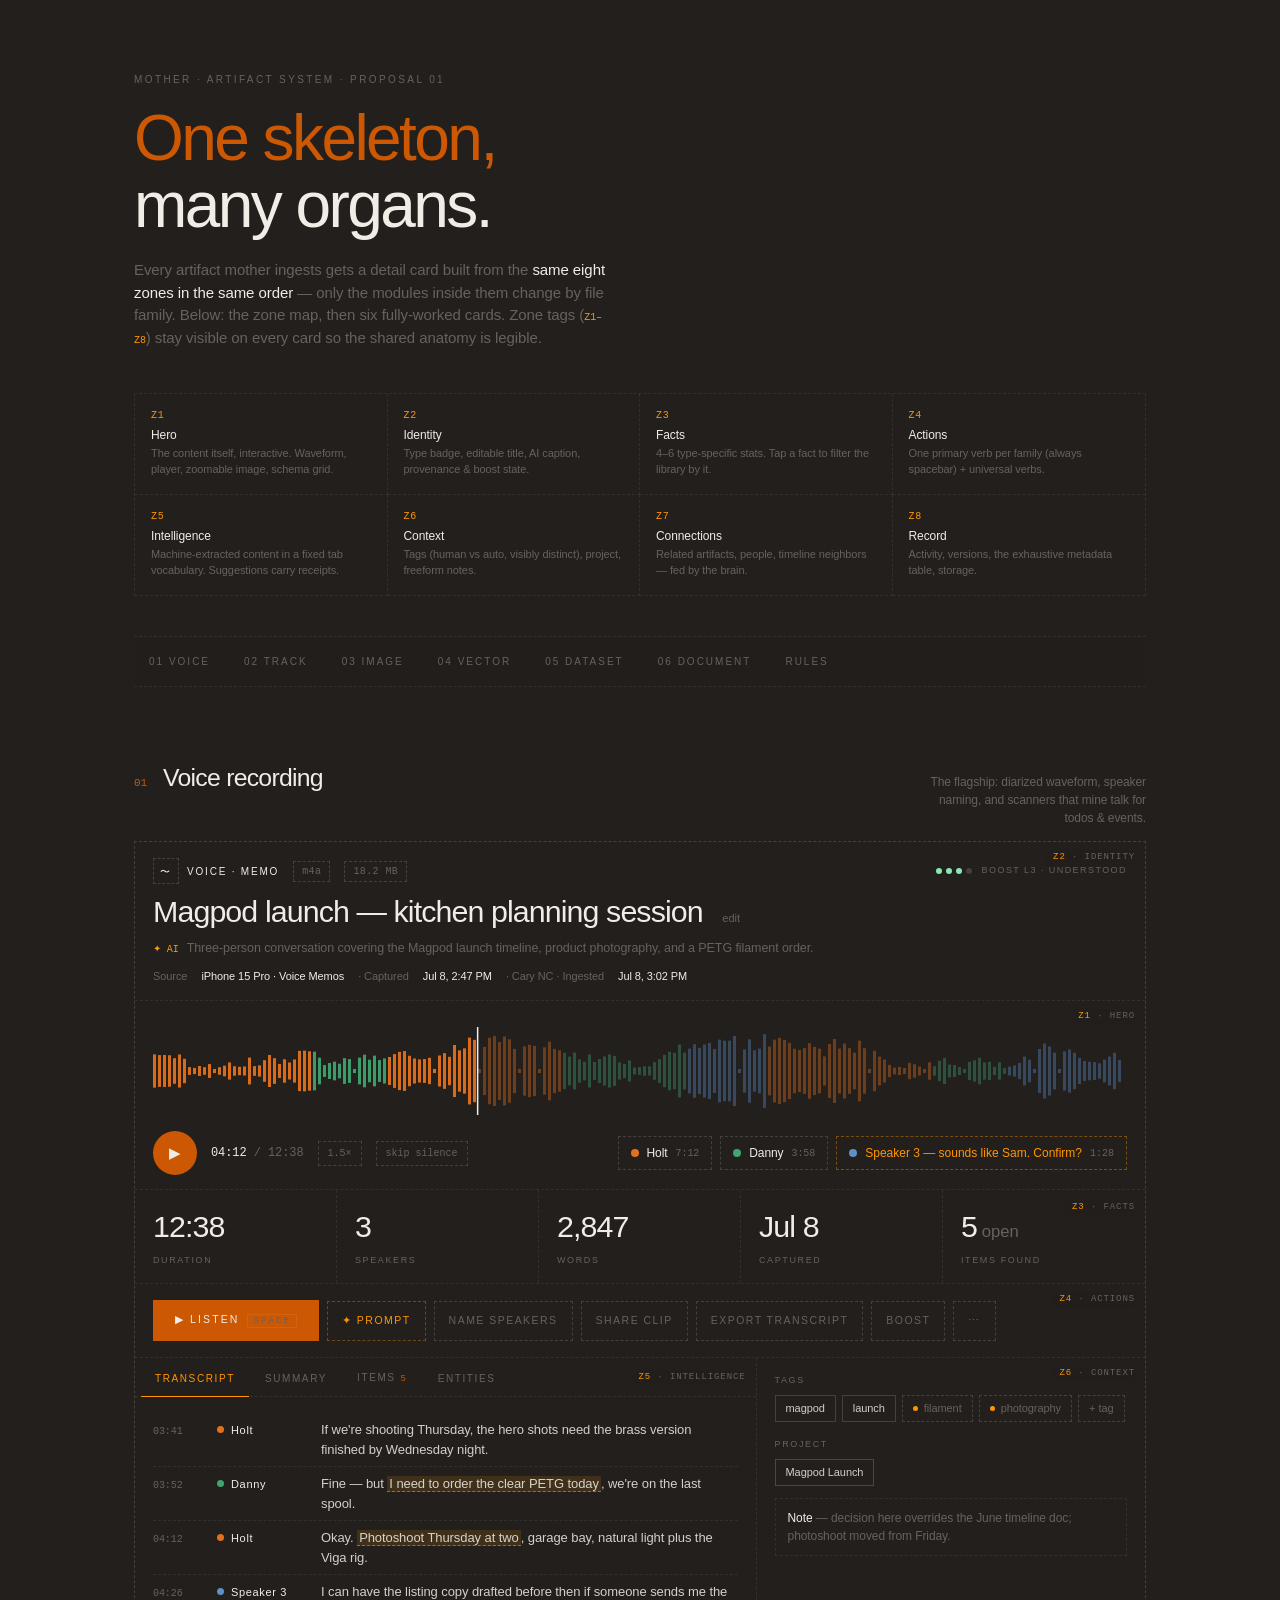
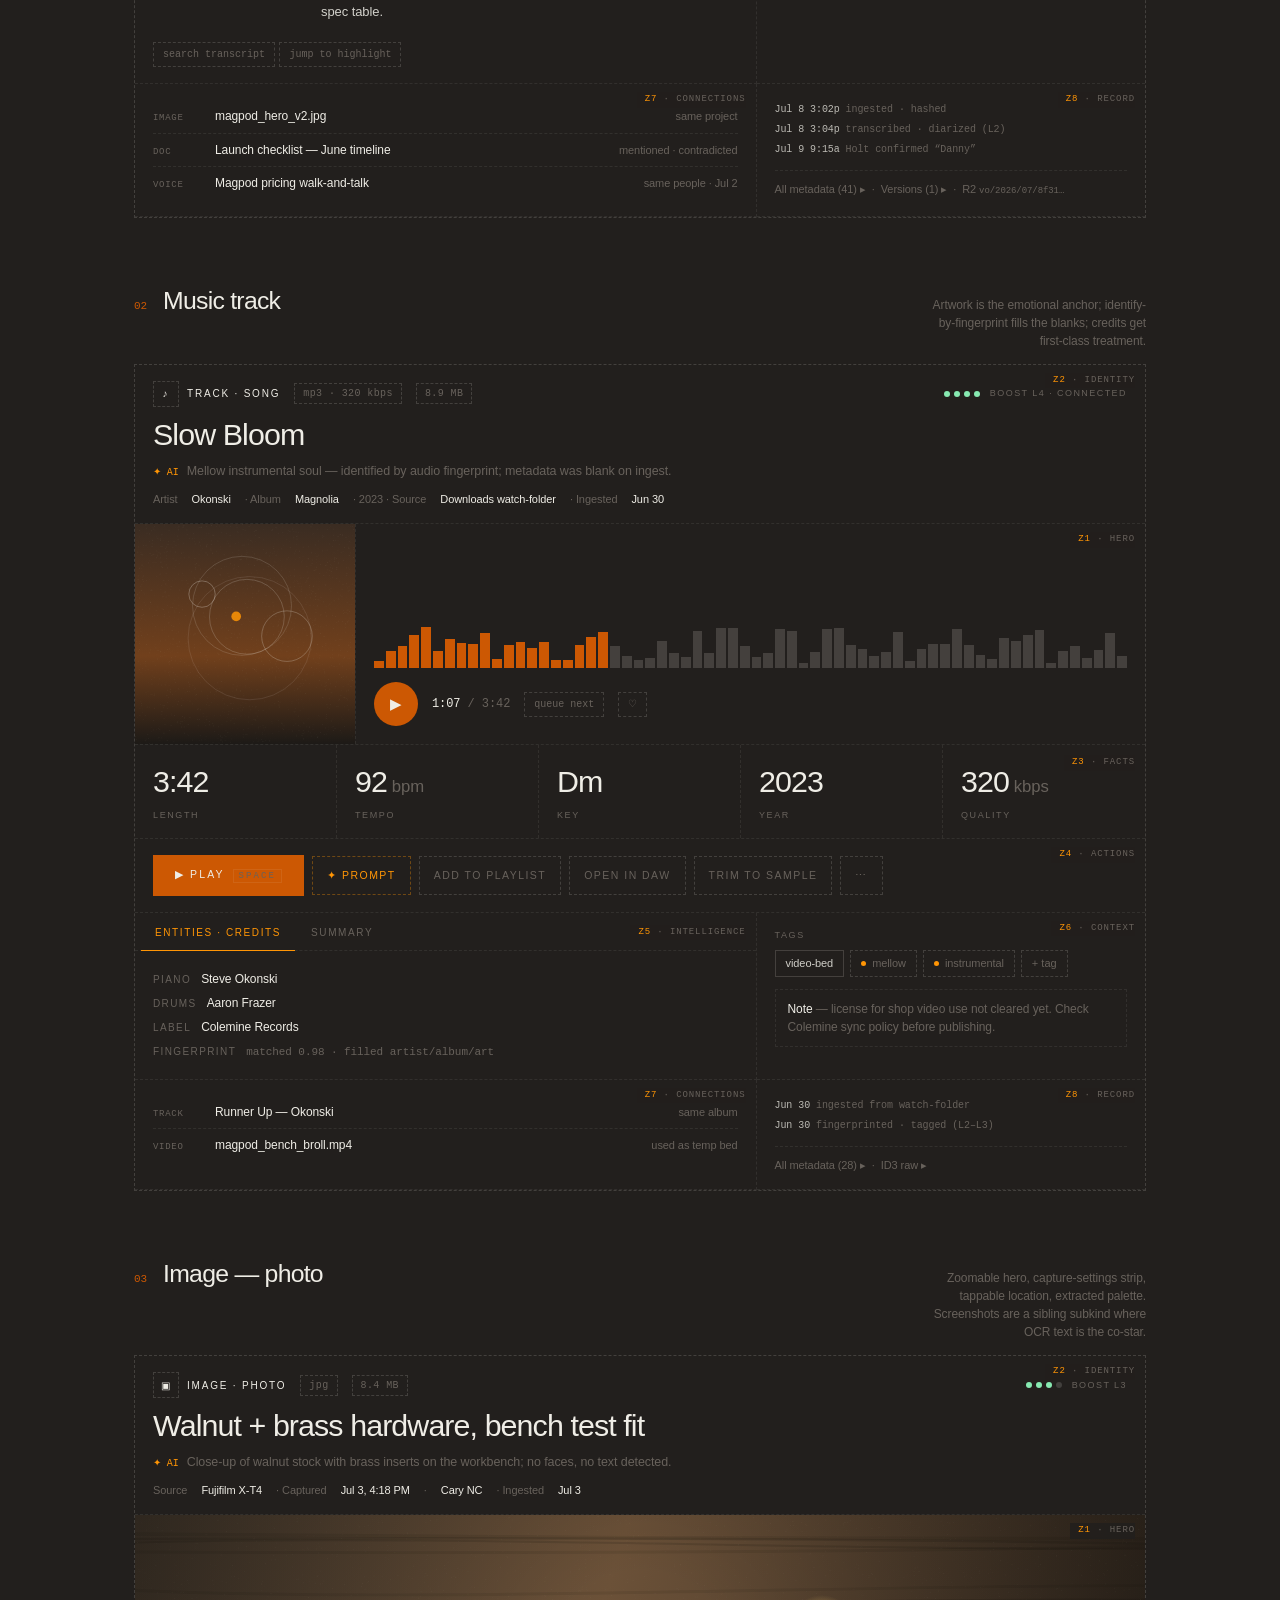
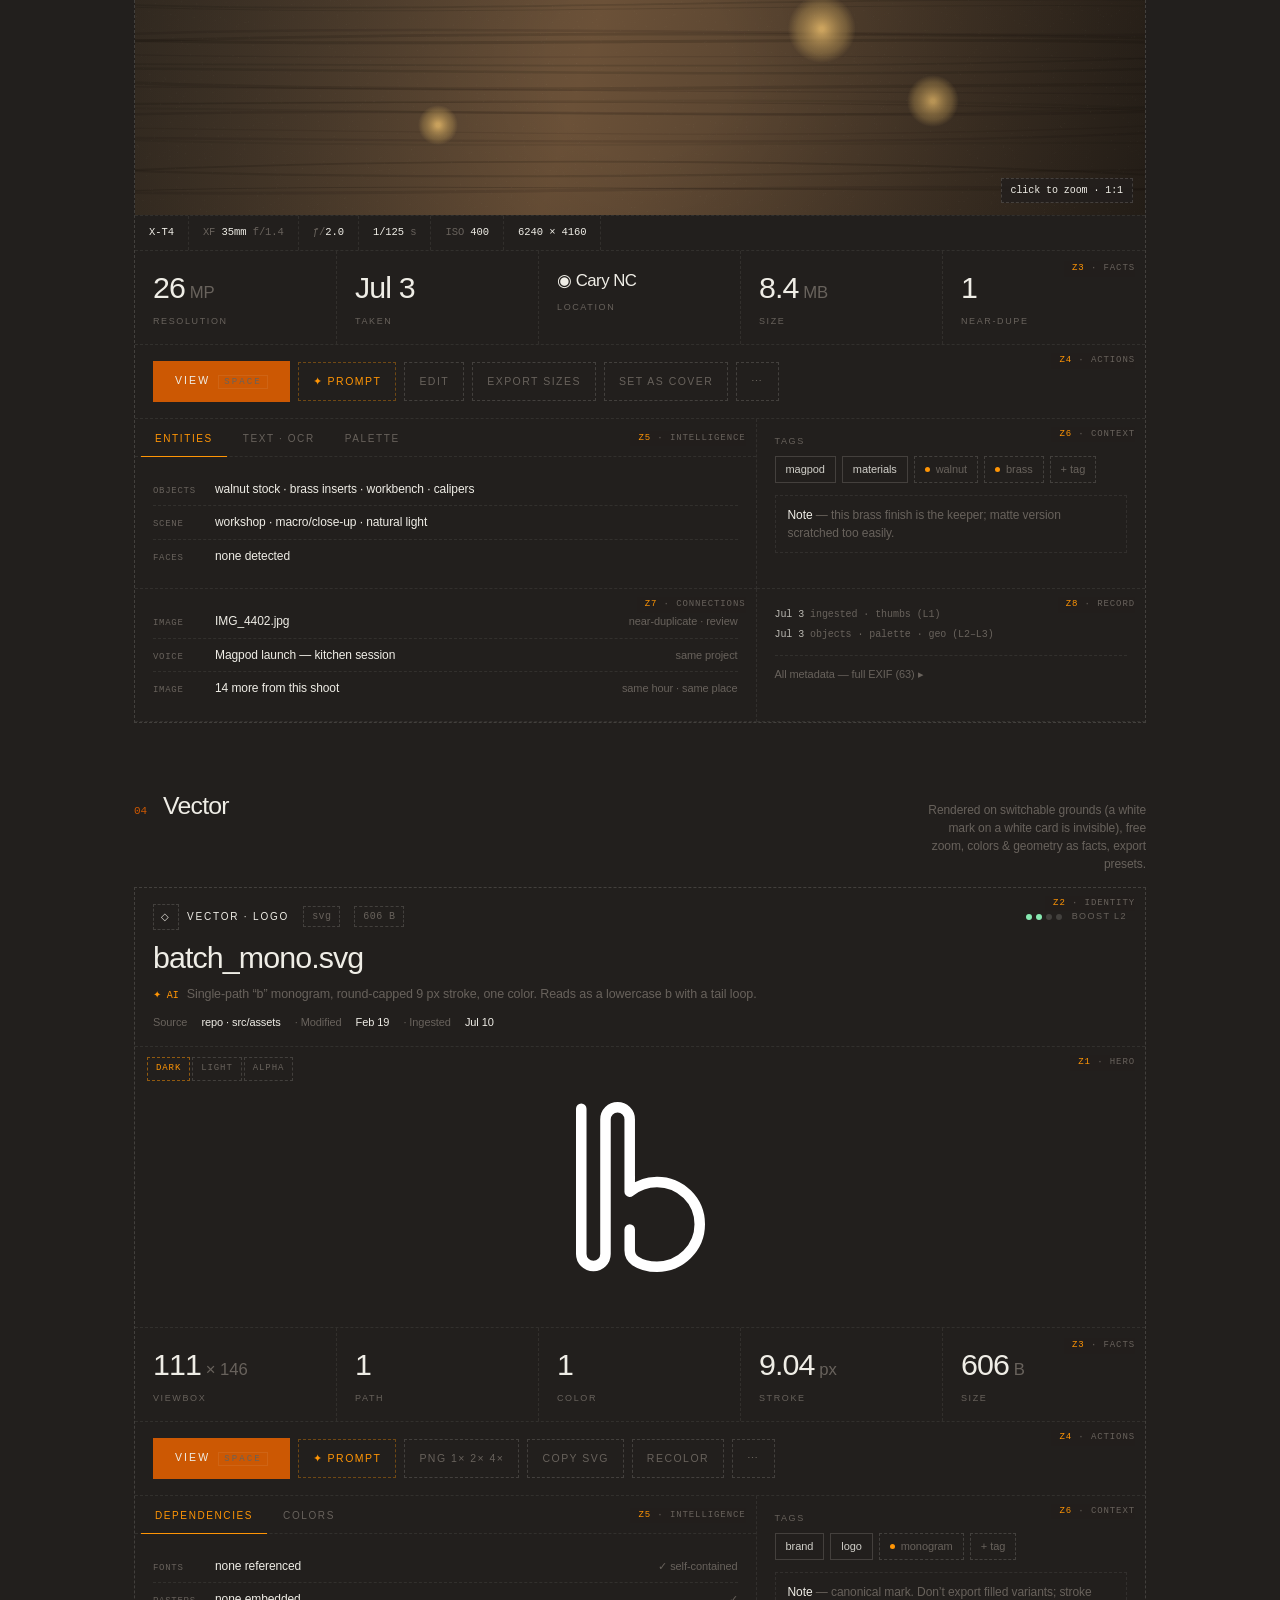
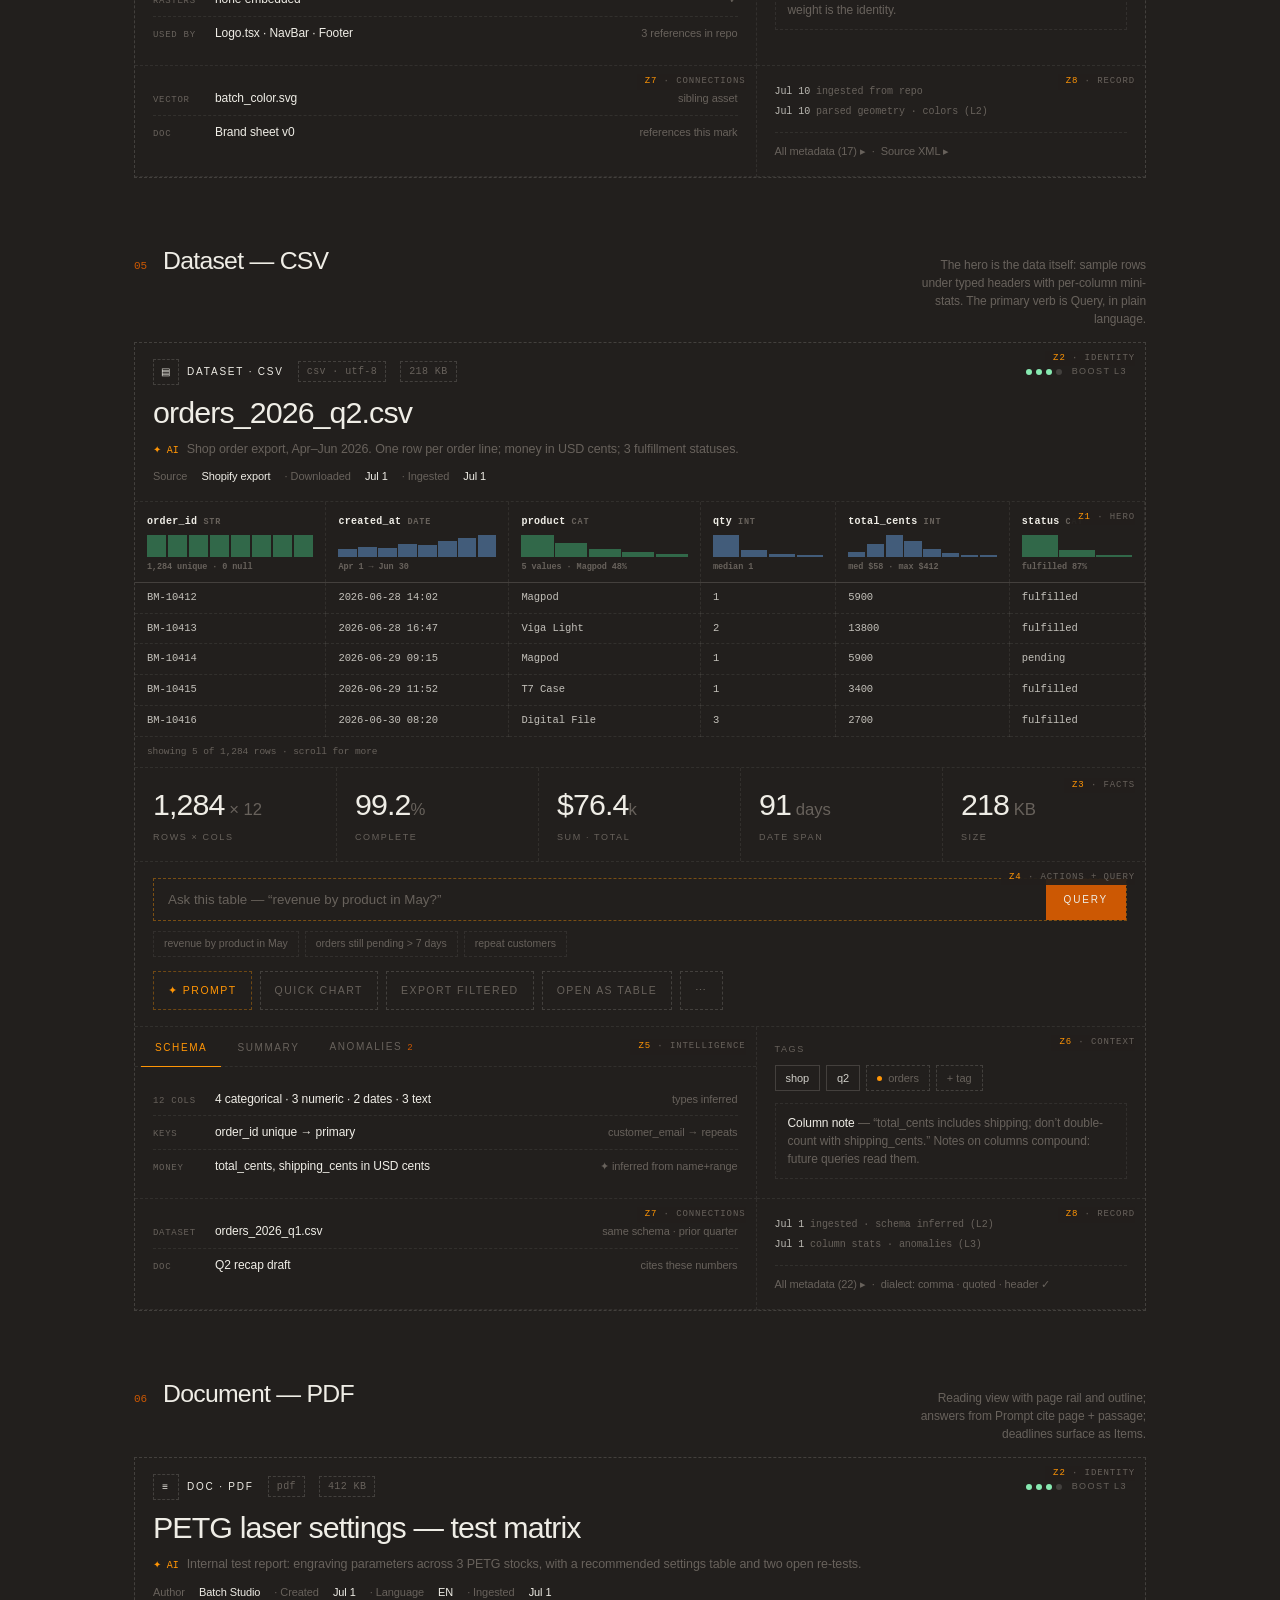
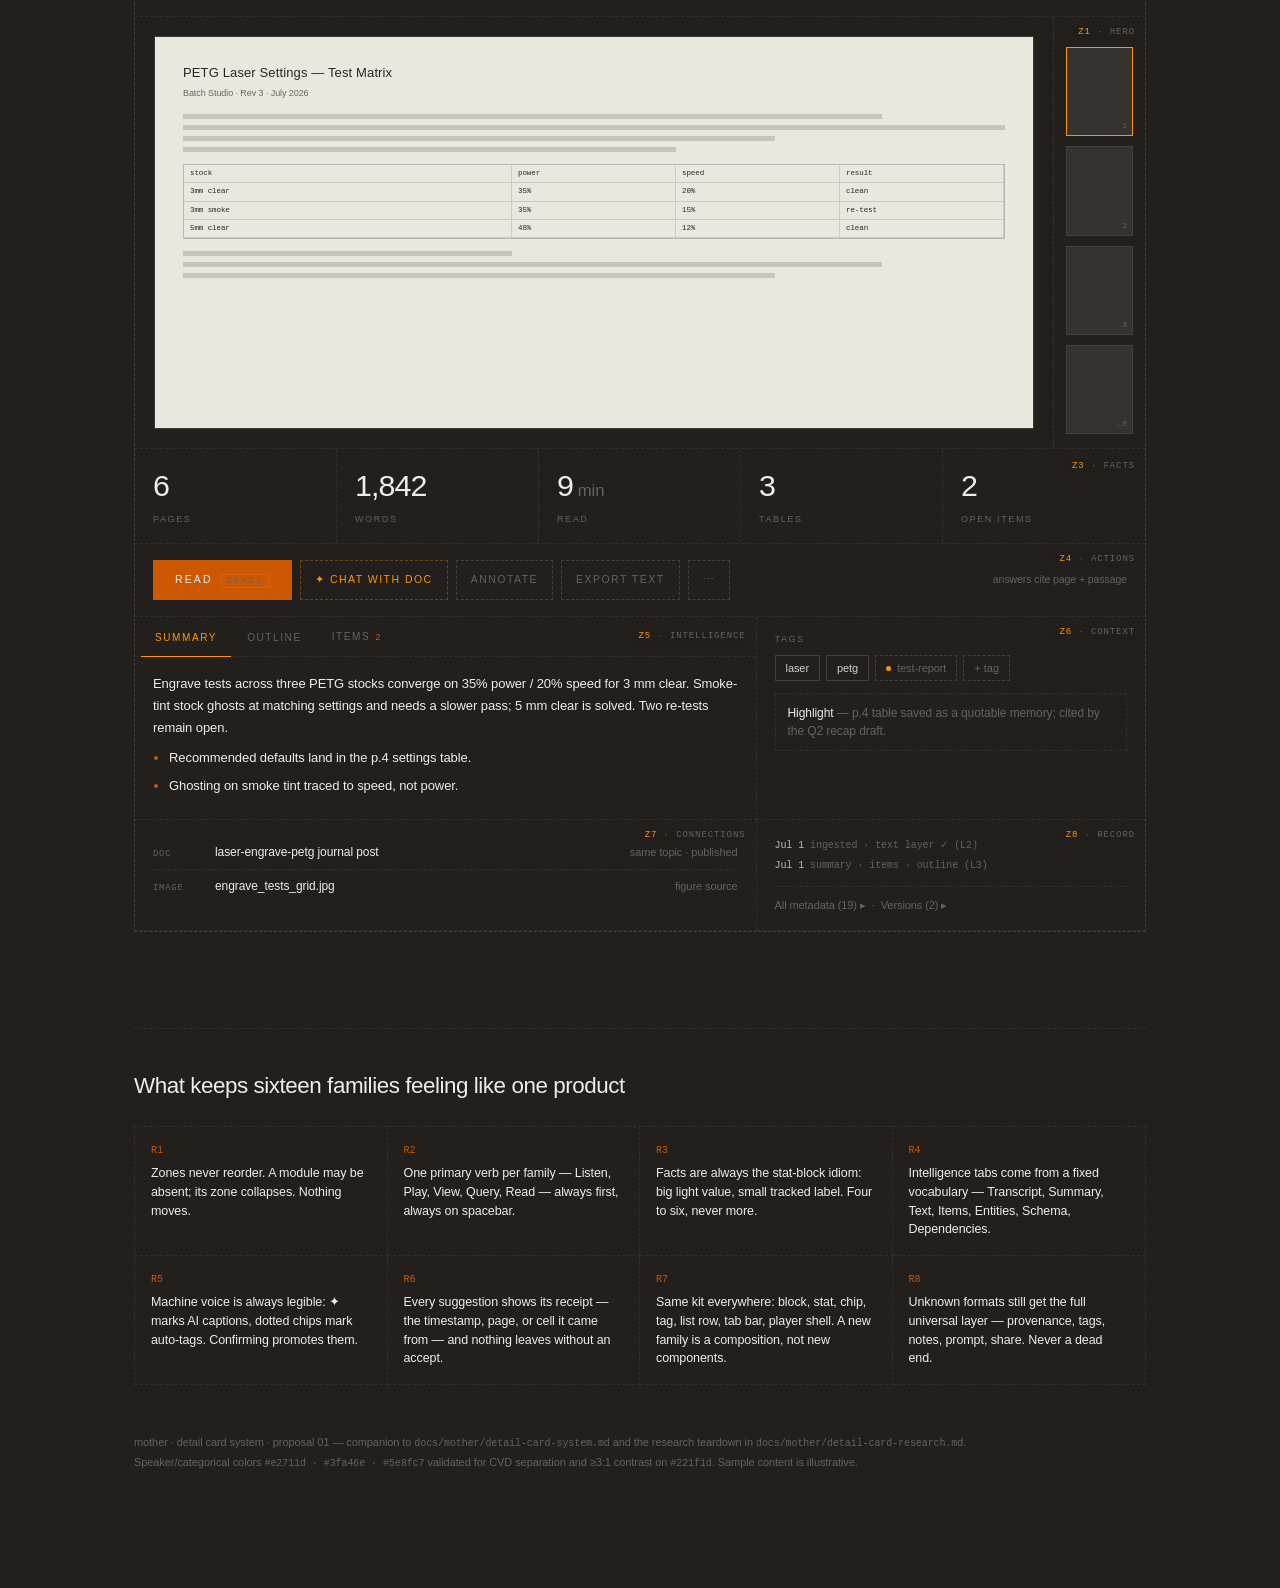
==== docs/mother/prototypes/detail-cards.html @ 5aec26f0 "Add mother detail-card system framework and visual prototype One-skeleton/many-organs framework for " ====
<!DOCTYPE html>
<html lang="en">
<head>
<meta charset="utf-8">
<meta name="viewport" content="width=device-width, initial-scale=1">
</head>
<body>
<title>mother — Detail Card System</title>
<style>
  :root {
    color-scheme: dark;
    --bg: #221f1d;
    --bg-raise: #262320;
    --linen: #efede6;
    --dim: #68625c;
    --faint: rgba(239, 237, 230, 0.08);
    --faint2: rgba(239, 237, 230, 0.16);
    --bronze: #cc5803;
    --choc: #e2711d;
    --saffron: #ff9505;
    --mint: #87e9b1;
    --sp1: #e2711d; /* speaker / categorical — validated on #221f1d */
    --sp2: #3fa46e;
    --sp3: #5e8fc7;
    --mono: ui-monospace, "SF Mono", SFMono-Regular, Menlo, Consolas, monospace;
  }
  html { background: var(--bg); }
  body {
    background: var(--bg);
    color: var(--linen);
    font-family: -apple-system, BlinkMacSystemFont, "Segoe UI", "Helvetica Neue", Helvetica, Arial, sans-serif;
    font-weight: 300;
    letter-spacing: -0.005em;
    line-height: 1.5;
    margin: 0;
  }
  * { box-sizing: border-box; }
  ::selection { background: var(--bronze); color: var(--linen); }
  a { color: inherit; text-decoration: none; }
  button { font: inherit; color: inherit; background: none; border: none; cursor: pointer; }
  button:focus-visible, a:focus-visible, [tabindex]:focus-visible {
    outline: 1px dashed var(--saffron); outline-offset: 2px;
  }
  .wrap { max-width: 1060px; margin: 0 auto; padding: 0 24px 120px; }

  /* ---------- page header ---------- */
  .masthead { padding: 72px 0 40px; border-bottom: 1px dashed var(--faint); }
  .eyebrow { font-size: 10px; letter-spacing: 0.24em; text-transform: uppercase; color: var(--dim); }
  .masthead h1 {
    font-weight: 300; letter-spacing: -0.04em; line-height: 1.05;
    font-size: clamp(2.4rem, 5vw, 4rem); margin: 18px 0 20px; text-wrap: balance;
  }
  .masthead h1 .accent { color: var(--bronze); }
  .masthead p.lede { max-width: 58ch; color: var(--dim); font-size: 15px; margin: 0; }
  .masthead p.lede b { color: var(--linen); font-weight: 400; }

  /* ---------- zone legend ---------- */
  .zonemap { display: grid; grid-template-columns: repeat(4, 1fr); border: 1px dashed var(--faint); border-bottom: 0; margin-top: 44px; }
  .zonemap > div { border-bottom: 1px dashed var(--faint); border-right: 1px dashed var(--faint); padding: 14px 16px 16px; }
  .zonemap > div:nth-child(4n) { border-right: 0; }
  .zk { font-family: var(--mono); font-size: 10px; color: var(--saffron); letter-spacing: 0.08em; }
  .zt { font-size: 12px; margin-top: 3px; }
  .zd { font-size: 11px; color: var(--dim); margin-top: 2px; line-height: 1.45; }

  /* ---------- jump nav ---------- */
  .jump {
    position: sticky; top: 0; z-index: 30; background: rgba(34,31,29,0.94);
    backdrop-filter: blur(6px); border-bottom: 1px dashed var(--faint);
    display: flex; gap: 4px; padding: 10px 0; margin-bottom: 8px; overflow-x: auto;
  }
  .jump a {
    font-size: 10px; letter-spacing: 0.2em; text-transform: uppercase; color: var(--dim);
    padding: 6px 14px; border: 1px dashed transparent; white-space: nowrap;
  }
  .jump a:hover { color: var(--linen); border-color: var(--faint2); }

  /* ---------- card scaffolding ---------- */
  .card-section { padding-top: 64px; scroll-margin-top: 48px; }
  .rules { scroll-margin-top: 48px; }
  .card-head { display: flex; align-items: baseline; gap: 16px; margin-bottom: 14px; }
  .card-head .n { font-family: var(--mono); font-size: 11px; color: var(--bronze); }
  .card-head h2 { font-weight: 300; letter-spacing: -0.03em; font-size: 1.55rem; margin: 0; }
  .card-head .why { font-size: 12px; color: var(--dim); margin-left: auto; max-width: 34ch; text-align: right; }

  .card { border: 1px dashed var(--faint2); background: var(--bg); }
  .grid { display: grid; }
  .cell { border: 1px dashed var(--faint); border-width: 0 1px 1px 0; padding: 16px 18px; position: relative; min-width: 0; }
  .cell.pad0 { padding: 0; }
  .ztag {
    position: absolute; top: 8px; right: 10px; z-index: 5;
    font-family: var(--mono); font-size: 9px; letter-spacing: 0.1em; color: var(--dim);
    background: rgba(34,31,29,0.92); padding: 1px 0 1px 8px;
  }
  .ztag em { color: var(--saffron); font-style: normal; }

  /* identity strip */
  .id-strip { display: flex; flex-wrap: wrap; align-items: center; gap: 10px 14px; }
  .badge {
    display: inline-flex; align-items: center; gap: 8px;
    font-size: 10px; letter-spacing: 0.18em; text-transform: uppercase;
  }
  .badge .glyph { width: 26px; height: 26px; display: grid; place-items: center; border: 1px dashed var(--faint2); }
  .chip {
    font-family: var(--mono); font-size: 10px; color: var(--dim);
    border: 1px dashed var(--faint2); padding: 2px 8px; letter-spacing: 0.04em;
  }
  .title-line { flex-basis: 100%; display: flex; flex-wrap: wrap; align-items: baseline; gap: 12px; }
  .title { font-size: clamp(1.3rem, 2.6vw, 1.9rem); font-weight: 300; letter-spacing: -0.03em; line-height: 1.15; }
  .title .edit { color: var(--dim); font-size: 11px; margin-left: 6px; }
  .caption { flex-basis: 100%; font-size: 12.5px; color: var(--dim); display: flex; gap: 8px; align-items: baseline; }
  .caption .ai { color: var(--saffron); font-family: var(--mono); font-size: 10px; white-space: nowrap; }
  .prov { flex-basis: 100%; font-size: 11px; color: var(--dim); display: flex; flex-wrap: wrap; gap: 6px 14px; }
  .prov b { color: var(--linen); font-weight: 400; }
  .boost { display: inline-flex; gap: 4px; align-items: center; margin-left: auto; }
  .boost i { width: 6px; height: 6px; border-radius: 50%; background: var(--faint2); }
  .boost i.on { background: var(--mint); }
  .boost span { font-size: 9px; letter-spacing: 0.16em; text-transform: uppercase; color: var(--dim); margin-left: 6px; }

  /* facts (stat blocks) */
  .facts { display: grid; grid-auto-flow: column; grid-auto-columns: 1fr; }
  .fact { border-right: 1px dashed var(--faint); padding: 14px 18px 16px; min-width: 0; }
  .fact:last-child { border-right: 0; }
  .fact .v { font-size: clamp(1.3rem, 2.4vw, 1.9rem); font-weight: 300; letter-spacing: -0.03em; color: var(--linen); font-variant-numeric: tabular-nums; white-space: nowrap; }
  .fact .v small { font-size: 0.55em; color: var(--dim); letter-spacing: 0; }
  .fact .k { font-size: 9px; letter-spacing: 0.18em; text-transform: uppercase; color: var(--dim); margin-top: 4px; }
  .fact.tap { cursor: pointer; transition: background 75ms; }
  .fact.tap:hover { background: rgba(255,149,5,0.05); }

  /* actions */
  .actions { display: flex; flex-wrap: wrap; gap: 8px; align-items: center; }
  .btn-primary {
    background: var(--bronze); color: var(--linen);
    font-size: 10.5px; letter-spacing: 0.2em; text-transform: uppercase; font-weight: 500;
    padding: 12px 22px; transition: background 75ms;
  }
  .btn-primary:hover { background: var(--saffron); }
  .btn {
    border: 1px dashed var(--faint2); color: var(--dim);
    font-size: 10.5px; letter-spacing: 0.14em; text-transform: uppercase;
    padding: 11px 14px; transition: color 75ms, border-color 75ms;
  }
  .btn:hover { color: var(--linen); border-color: rgba(239,237,230,0.4); }
  .btn.converse { color: var(--saffron); border-color: rgba(255,149,5,0.35); }
  .btn.converse:hover { color: var(--saffron); border-color: var(--saffron); }
  .kbd { font-family: var(--mono); font-size: 9px; color: var(--dim); border: 1px solid var(--faint); padding: 1px 5px; margin-left: 8px; }

  /* intelligence tabs */
  .tabs { display: flex; gap: 2px; border-bottom: 1px dashed var(--faint); padding: 0 110px 0 6px; flex-wrap: wrap; }
  .tab {
    font-size: 10px; letter-spacing: 0.16em; text-transform: uppercase; color: var(--dim);
    padding: 12px 14px 10px; border-bottom: 1px solid transparent; margin-bottom: -1px;
  }
  .tab:hover { color: var(--linen); }
  .tab[aria-selected="true"] { color: var(--saffron); border-bottom-color: var(--saffron); }
  .tab .ct { font-family: var(--mono); font-size: 9px; color: var(--bronze); margin-left: 5px; }
  .panel { padding: 16px 18px; display: none; }
  .panel.active { display: block; }

  /* transcript */
  .tr-row { display: grid; grid-template-columns: 52px 92px 1fr; gap: 12px; padding: 7px 0; font-size: 13px; align-items: baseline; }
  .tr-row + .tr-row { border-top: 1px dashed var(--faint); }
  .tc { font-family: var(--mono); font-size: 10px; color: var(--dim); }
  .spk { font-size: 11px; letter-spacing: 0.06em; display: flex; gap: 7px; align-items: baseline; white-space: nowrap; }
  .spk i { width: 7px; height: 7px; border-radius: 50%; flex: none; transform: translateY(-1px); }
  .tr-t { color: rgba(239,237,230,0.86); }
  .hl { background: rgba(255,149,5,0.14); border-bottom: 1px dashed rgba(255,149,5,0.6); padding: 0 2px; }

  /* suggestions (Items) */
  .sug { display: grid; grid-template-columns: 20px 1fr auto; gap: 12px; align-items: center; padding: 11px 0; }
  .sug + .sug { border-top: 1px dashed var(--faint); }
  .sug .ic { font-size: 13px; color: var(--saffron); font-family: var(--mono); }
  .sug .what { font-size: 13px; }
  .sug .receipt { font-family: var(--mono); font-size: 10px; color: var(--dim); margin-top: 2px; }
  .sug .receipt a { color: var(--dim); border-bottom: 1px dashed var(--faint2); }
  .sug .receipt a:hover { color: var(--saffron); }
  .sug-acts { display: flex; gap: 6px; }
  .sug-acts button { font-size: 9.5px; letter-spacing: 0.12em; text-transform: uppercase; padding: 6px 10px; border: 1px dashed var(--faint2); color: var(--dim); }
  .sug-acts button.acc { color: var(--mint); border-color: rgba(135,233,177,0.35); }
  .sug-acts button:hover { border-color: rgba(239,237,230,0.45); color: var(--linen); }
  .sug-acts button.acc:hover { color: var(--mint); border-color: var(--mint); }
  .sug.done .what, .sug.done .receipt { opacity: 0.45; }
  .sug.done .what { text-decoration: line-through; text-decoration-color: var(--dim); }
  .ok-note { font-size: 10px; color: var(--mint); font-family: var(--mono); display: none; }
  .sug.done .ok-note { display: inline; }
  .sug.done .sug-acts button { display: none; }

  /* tags & context */
  .tagrow { display: flex; flex-wrap: wrap; gap: 6px; }
  .tag { font-size: 11px; padding: 4px 10px; border: 1px solid var(--faint2); color: rgba(239,237,230,0.85); }
  .tag.auto { border-style: dashed; color: var(--dim); }
  .tag.auto i { display: inline-block; width: 5px; height: 5px; border-radius: 50%; background: var(--saffron); margin-right: 6px; transform: translateY(-1px); }
  .tag.add { border-style: dashed; color: var(--dim); }
  .tag.add:hover { color: var(--saffron); border-color: rgba(255,149,5,0.5); }
  .microlabel { font-size: 9px; letter-spacing: 0.18em; text-transform: uppercase; color: var(--dim); margin: 0 0 8px; }
  .notefield { border: 1px dashed var(--faint); padding: 10px 12px; font-size: 12px; color: var(--dim); margin-top: 12px; }
  .notefield b { color: var(--linen); font-weight: 400; }

  /* connections / record strips */
  .mini-list { font-size: 12px; }
  .mini-list .row { display: flex; gap: 10px; align-items: baseline; padding: 7px 0; border-bottom: 1px dashed var(--faint); }
  .mini-list .row:last-child { border-bottom: 0; }
  .mini-list .t { font-family: var(--mono); font-size: 9px; color: var(--dim); letter-spacing: 0.08em; text-transform: uppercase; flex: none; width: 52px; }
  .mini-list .why2 { color: var(--dim); font-size: 11px; margin-left: auto; white-space: nowrap; }
  .actlog { font-family: var(--mono); font-size: 10px; color: var(--dim); line-height: 2; }
  .actlog b { color: rgba(239,237,230,0.75); font-weight: 400; }
  .allmeta { font-size: 11px; color: var(--dim); border-top: 1px dashed var(--faint); margin-top: 10px; padding-top: 10px; }
  .allmeta:hover { color: var(--linen); cursor: pointer; }

  /* ---------- type-specific heroes ---------- */
  /* voice */
  .wave-wrap { padding: 22px 18px 14px; }
  .wave-canvas { width: 100%; height: 96px; display: block; }
  .wave-under { display: flex; align-items: center; gap: 14px; margin-top: 12px; flex-wrap: wrap; }
  .play {
    width: 44px; height: 44px; border-radius: 50%; background: var(--bronze); color: var(--linen);
    display: grid; place-items: center; font-size: 15px; flex: none;
  }
  .play:hover { background: var(--saffron); }
  .timecode { font-family: var(--mono); font-size: 12px; color: var(--linen); font-variant-numeric: tabular-nums; }
  .timecode span { color: var(--dim); }
  .pillbtn { font-family: var(--mono); font-size: 10px; color: var(--dim); border: 1px dashed var(--faint2); padding: 4px 9px; }
  .pillbtn:hover { color: var(--linen); }
  .spk-chips { display: flex; flex-wrap: wrap; gap: 8px; }
  .spk-chip { display: inline-flex; align-items: center; gap: 8px; border: 1px dashed var(--faint2); padding: 7px 12px; font-size: 12px; }
  .spk-chip i { width: 8px; height: 8px; border-radius: 50%; }
  .spk-chip .mins { font-family: var(--mono); font-size: 10px; color: var(--dim); }
  .spk-chip.unnamed { border-color: rgba(255,149,5,0.4); }
  .spk-chip.unnamed .name { color: var(--saffron); }

  /* track */
  .art { aspect-ratio: 1; position: relative; overflow: hidden; }
  .art canvas { width: 100%; height: 100%; display: block; }
  .track-hero { display: grid; grid-template-columns: 220px 1fr; }
  .track-right { padding: 18px; display: flex; flex-direction: column; justify-content: flex-end; gap: 14px; border-left: 1px dashed var(--faint); }
  .thinwave { display: flex; align-items: flex-end; gap: 2px; height: 42px; }
  .thinwave i { flex: 1; background: var(--faint2); min-height: 3px; }
  .thinwave i.played { background: var(--bronze); }
  .credits { font-size: 12px; line-height: 2; }
  .credits .role { color: var(--dim); font-size: 10px; text-transform: uppercase; letter-spacing: 0.14em; margin-right: 10px; }

  /* image */
  .photo { position: relative; }
  .photo canvas { width: 100%; height: 300px; display: block; }
  .photo .zoomchip { position: absolute; right: 12px; bottom: 12px; font-family: var(--mono); font-size: 10px; color: var(--linen); background: rgba(34,31,29,0.8); border: 1px dashed var(--faint2); padding: 4px 9px; }
  .exifstrip { display: flex; flex-wrap: wrap; gap: 0; border-top: 1px dashed var(--faint); }
  .exifstrip span { font-family: var(--mono); font-size: 10.5px; color: var(--dim); padding: 9px 14px; border-right: 1px dashed var(--faint); }
  .exifstrip span b { color: var(--linen); font-weight: 400; }
  .swatches { display: flex; gap: 8px; align-items: center; }
  .sw { width: 34px; height: 34px; border: 1px solid var(--faint2); position: relative; cursor: pointer; }
  .sw code { position: absolute; left: 50%; transform: translateX(-50%); top: calc(100% + 4px); font-size: 8.5px; color: var(--dim); font-family: var(--mono); }
  .mapchip { display: inline-flex; align-items: center; gap: 8px; border: 1px dashed var(--faint2); padding: 6px 10px; font-size: 11px; color: var(--dim); }
  .mapchip .pin { color: var(--mint); }

  /* vector */
  .vec-stage { display: grid; place-items: center; height: 280px; transition: background 100ms; position: relative; }
  .vec-stage.bg-dark { background: var(--bg); }
  .vec-stage.bg-light { background: #efede6; }
  .vec-stage.bg-checker {
    background-image: repeating-conic-gradient(rgba(239,237,230,0.1) 0% 25%, transparent 0% 50%);
    background-size: 20px 20px;
  }
  .vec-stage svg { height: 170px; width: auto; }
  .bg-toggle { position: absolute; top: 10px; left: 12px; display: flex; gap: 2px; }
  .bg-toggle button { font-family: var(--mono); font-size: 9px; letter-spacing: 0.1em; text-transform: uppercase; color: var(--dim); border: 1px dashed var(--faint2); padding: 4px 8px; background: var(--bg); }
  .bg-toggle button[aria-pressed="true"] { color: var(--saffron); border-color: rgba(255,149,5,0.5); }

  /* dataset */
  .dgrid { width: 100%; border-collapse: collapse; font-size: 11.5px; }
  .dgrid th { text-align: left; padding: 10px 12px 8px; border-bottom: 1px solid var(--faint2); border-right: 1px dashed var(--faint); vertical-align: bottom; min-width: 92px; }
  .dgrid td { padding: 7px 12px; border-bottom: 1px dashed var(--faint); border-right: 1px dashed var(--faint); color: rgba(239,237,230,0.78); font-family: var(--mono); font-size: 10.5px; font-variant-numeric: tabular-nums; white-space: nowrap; }
  .dgrid .cname { font-family: var(--mono); font-size: 10px; color: var(--linen); letter-spacing: 0.03em; }
  .dgrid .ctype { font-family: var(--mono); font-size: 8.5px; color: var(--dim); text-transform: uppercase; letter-spacing: 0.1em; margin-left: 6px; }
  .colviz { display: flex; align-items: flex-end; gap: 1.5px; height: 22px; margin-top: 6px; }
  .colviz i { flex: 1; background: rgba(94,143,199,0.55); min-height: 2px; }
  .colviz.cat i { background: rgba(63,164,110,0.55); }
  .cnull { font-size: 8.5px; color: var(--dim); font-family: var(--mono); margin-top: 4px; }
  .ask { display: flex; gap: 0; border: 1px dashed rgba(255,149,5,0.4); }
  .ask input {
    flex: 1; background: transparent; border: 0; color: var(--linen);
    font: 300 13px/1 inherit; font-family: inherit; padding: 13px 14px; outline: none;
  }
  .ask input::placeholder { color: var(--dim); }
  .ask button { background: var(--bronze); color: var(--linen); font-size: 10px; letter-spacing: 0.18em; text-transform: uppercase; padding: 0 18px; }
  .ask button:hover { background: var(--saffron); }
  .exq { display: flex; gap: 6px; margin-top: 10px; flex-wrap: wrap; }
  .exq button { font-size: 10.5px; color: var(--dim); border: 1px dashed var(--faint); padding: 4px 10px; }
  .exq button:hover { color: var(--saffron); border-color: rgba(255,149,5,0.4); }

  /* doc */
  .doc-hero { display: grid; grid-template-columns: 1fr 92px; }
  .page-mock { margin: 20px; background: #eae7de; color: #2a2724; padding: 26px 28px; min-height: 240px; box-shadow: 0 0 0 1px rgba(239,237,230,0.12); }
  .page-mock h4 { font-weight: 500; font-size: 13px; letter-spacing: 0.01em; margin: 0 0 4px; }
  .page-mock .sub { font-size: 9px; color: #6b675f; margin-bottom: 14px; }
  .pline { height: 5px; background: rgba(42,39,36,0.18); margin: 6px 0; }
  .pline.w60 { width: 60%; } .pline.w85 { width: 85%; } .pline.w72 { width: 72%; } .pline.w40 { width: 40%; }
  .ptable { margin-top: 12px; border: 1px solid rgba(42,39,36,0.25); }
  .ptable div { display: grid; grid-template-columns: 2fr 1fr 1fr 1fr; }
  .ptable span { border-bottom: 1px solid rgba(42,39,36,0.15); border-right: 1px solid rgba(42,39,36,0.15); padding: 3px 6px; font-size: 7.5px; font-family: var(--mono); }
  .thumbs { border-left: 1px dashed var(--faint); display: flex; flex-direction: column; gap: 10px; padding: 30px 12px 14px; }
  .thumb { aspect-ratio: 3/4; background: rgba(239,237,230,0.09); border: 1px solid var(--faint); position: relative; }
  .thumb.cur { border-color: var(--saffron); }
  .thumb span { position: absolute; bottom: 3px; right: 5px; font-family: var(--mono); font-size: 8px; color: var(--dim); }
  .outline-list { font-size: 12px; line-height: 2.1; color: rgba(239,237,230,0.8); }
  .outline-list .pg { font-family: var(--mono); font-size: 9.5px; color: var(--dim); margin-left: 8px; }
  .sum-points { font-size: 13px; line-height: 1.7; margin: 8px 0 0; padding-left: 16px; }
  .sum-points li { margin-bottom: 6px; }
  .sum-points li::marker { color: var(--bronze); }

  /* footer */
  .rules { margin-top: 96px; border-top: 1px dashed var(--faint); padding-top: 40px; }
  .rules h3 { font-weight: 300; letter-spacing: -0.02em; font-size: 1.4rem; margin: 0 0 24px; }
  .rules-grid { display: grid; grid-template-columns: repeat(4, 1fr); border: 1px dashed var(--faint); border-bottom: 0; }
  .rules-grid > div { border-bottom: 1px dashed var(--faint); border-right: 1px dashed var(--faint); padding: 16px; }
  .rules-grid > div:nth-child(4n) { border-right: 0; }
  .rules-grid .rk { font-family: var(--mono); font-size: 10px; color: var(--bronze); }
  .rules-grid .rt { font-size: 12.5px; margin-top: 6px; line-height: 1.5; }
  .colophon { margin-top: 48px; font-size: 11px; color: var(--dim); line-height: 1.8; }
  .colophon code { font-family: var(--mono); font-size: 10px; }

  @media (max-width: 880px) {
    .zonemap, .rules-grid { grid-template-columns: repeat(2, 1fr); }
    .zonemap > div:nth-child(4n), .rules-grid > div:nth-child(4n) { border-right: 1px dashed var(--faint); }
    .zonemap > div:nth-child(2n), .rules-grid > div:nth-child(2n) { border-right: 0; }
    .facts { grid-auto-flow: row; grid-template-columns: repeat(3, 1fr); }
    .fact { border-bottom: 1px dashed var(--faint); }
    .track-hero { grid-template-columns: 1fr; }
    .track-right { border-left: 0; border-top: 1px dashed var(--faint); }
    .g2, .g3 { grid-template-columns: 1fr !important; }
    .cell { border-right-width: 0; }
    .card-head .why { display: none; }
  }
  @media (prefers-reduced-motion: reduce) {
    * { transition: none !important; }
  }
</style>

<div class="wrap">

  <!-- ============ MASTHEAD ============ -->
  <header class="masthead">
    <div class="eyebrow">mother · artifact system · proposal 01</div>
    <h1><span class="accent">One skeleton,</span><br>many organs.</h1>
    <p class="lede">Every artifact mother ingests gets a detail card built from the <b>same eight zones in the same order</b> — only the modules inside them change by file family. Below: the zone map, then six fully-worked cards. Zone tags (<span style="font-family:var(--mono);font-size:10px;color:#ff9505">Z1–Z8</span>) stay visible on every card so the shared anatomy is legible.</p>

    <div class="zonemap" role="list">
      <div role="listitem"><div class="zk">Z1</div><div class="zt">Hero</div><div class="zd">The content itself, interactive. Waveform, player, zoomable image, schema grid.</div></div>
      <div role="listitem"><div class="zk">Z2</div><div class="zt">Identity</div><div class="zd">Type badge, editable title, AI caption, provenance &amp; boost state.</div></div>
      <div role="listitem"><div class="zk">Z3</div><div class="zt">Facts</div><div class="zd">4–6 type-specific stats. Tap a fact to filter the library by it.</div></div>
      <div role="listitem"><div class="zk">Z4</div><div class="zt">Actions</div><div class="zd">One primary verb per family (always spacebar) + universal verbs.</div></div>
      <div role="listitem"><div class="zk">Z5</div><div class="zt">Intelligence</div><div class="zd">Machine-extracted content in a fixed tab vocabulary. Suggestions carry receipts.</div></div>
      <div role="listitem"><div class="zk">Z6</div><div class="zt">Context</div><div class="zd">Tags (human vs auto, visibly distinct), project, freeform notes.</div></div>
      <div role="listitem"><div class="zk">Z7</div><div class="zt">Connections</div><div class="zd">Related artifacts, people, timeline neighbors — fed by the brain.</div></div>
      <div role="listitem"><div class="zk">Z8</div><div class="zt">Record</div><div class="zd">Activity, versions, the exhaustive metadata table, storage.</div></div>
    </div>
  </header>

  <nav class="jump" aria-label="Jump to card">
    <a href="#voice">01 Voice</a><a href="#track">02 Track</a><a href="#image">03 Image</a>
    <a href="#vector">04 Vector</a><a href="#dataset">05 Dataset</a><a href="#doc">06 Document</a>
    <a href="#rules">Rules</a>
  </nav>

  <!-- ============ 01 VOICE ============ -->
  <section class="card-section" id="voice">
    <div class="card-head">
      <span class="n">01</span><h2>Voice recording</h2>
      <span class="why">The flagship: diarized waveform, speaker naming, and scanners that mine talk for todos &amp; events.</span>
    </div>
    <article class="card" aria-label="Voice memo detail card">

      <div class="grid" style="grid-template-columns: 1fr;">
        <div class="cell" style="border-right:0;">
          <span class="ztag"><em>Z2</em> · IDENTITY</span>
          <div class="id-strip">
            <span class="badge"><span class="glyph" aria-hidden="true">〜</span>Voice · Memo</span>
            <span class="chip">m4a</span><span class="chip">18.2 MB</span>
            <span class="boost" title="Boost level 3 of 4">
              <i class="on"></i><i class="on"></i><i class="on"></i><i></i><span>Boost L3 · Understood</span>
            </span>
            <div class="title-line"><span class="title">Magpod launch — kitchen planning session <button class="edit" aria-label="Edit title">edit</button></span></div>
            <div class="caption"><span class="ai" title="AI-written caption, confidence 0.93">✦ AI</span> Three-person conversation covering the Magpod launch timeline, product photography, and a PETG filament order.</div>
            <div class="prov">Source <b>iPhone 15 Pro · Voice Memos</b> · Captured <b>Jul 8, 2:47 PM</b> · Cary NC · Ingested <b>Jul 8, 3:02 PM</b></div>
          </div>
        </div>
      </div>

      <div class="grid" style="grid-template-columns: 1fr;">
        <div class="cell pad0" style="border-right:0;">
          <span class="ztag"><em>Z1</em> · HERO</span>
          <div class="wave-wrap">
            <canvas class="wave-canvas" id="wave-voice" aria-label="Waveform, 12 minutes 38 seconds, segments colored by speaker"></canvas>
            <div class="wave-under">
              <button class="play" aria-label="Play (space)">▶</button>
              <span class="timecode">04:12 <span>/ 12:38</span></span>
              <button class="pillbtn" aria-pressed="false">1.5×</button>
              <button class="pillbtn" aria-pressed="true">skip silence</button>
              <span style="margin-left:auto"></span>
              <div class="spk-chips" aria-label="Speakers">
                <span class="spk-chip"><i style="background:var(--sp1)"></i>Holt <span class="mins">7:12</span></span>
                <span class="spk-chip"><i style="background:var(--sp2)"></i>Danny <span class="mins">3:58</span></span>
                <button class="spk-chip unnamed"><i style="background:var(--sp3)"></i><span class="name">Speaker 3 — sounds like Sam. Confirm?</span> <span class="mins">1:28</span></button>
              </div>
            </div>
          </div>
        </div>
      </div>

      <div class="grid" style="grid-template-columns: 1fr;">
        <div class="cell pad0" style="border-right:0;">
          <span class="ztag" style="top:10px"><em>Z3</em> · FACTS</span>
          <div class="facts">
            <div class="fact"><div class="v">12:38</div><div class="k">Duration</div></div>
            <div class="fact tap" title="Filter library: 3 speakers"><div class="v">3</div><div class="k">Speakers</div></div>
            <div class="fact"><div class="v">2,847</div><div class="k">Words</div></div>
            <div class="fact tap" title="Filter library: July 8"><div class="v">Jul 8</div><div class="k">Captured</div></div>
            <div class="fact"><div class="v">5<small> open</small></div><div class="k">Items found</div></div>
          </div>
        </div>
      </div>

      <div class="grid" style="grid-template-columns: 1fr;">
        <div class="cell" style="border-right:0;">
          <span class="ztag"><em>Z4</em> · ACTIONS</span>
          <div class="actions">
            <button class="btn-primary">▶ Listen<span class="kbd">space</span></button>
            <button class="btn converse">✦ Prompt</button>
            <button class="btn">Name speakers</button>
            <button class="btn">Share clip</button>
            <button class="btn">Export transcript</button>
            <button class="btn">Boost</button>
            <button class="btn" aria-label="More actions">⋯</button>
          </div>
        </div>
      </div>

      <div class="grid g3" style="grid-template-columns: 1.6fr 1fr;">
        <div class="cell pad0">
          <span class="ztag" style="top:12px"><em>Z5</em> · INTELLIGENCE</span>
          <div class="tabs" role="tablist" data-tabs="voice">
            <button class="tab" role="tab" aria-selected="true" data-tab="tr">Transcript</button>
            <button class="tab" role="tab" aria-selected="false" data-tab="sum">Summary</button>
            <button class="tab" role="tab" aria-selected="false" data-tab="items">Items<span class="ct">5</span></button>
            <button class="tab" role="tab" aria-selected="false" data-tab="ent">Entities</button>
          </div>
          <div class="panel active" data-panel="tr" role="tabpanel">
            <div class="tr-row"><span class="tc">03:41</span><span class="spk"><i style="background:var(--sp1)"></i>Holt</span><span class="tr-t">If we're shooting Thursday, the hero shots need the brass version finished by Wednesday night.</span></div>
            <div class="tr-row"><span class="tc">03:52</span><span class="spk"><i style="background:var(--sp2)"></i>Danny</span><span class="tr-t">Fine — but <span class="hl">I need to order the clear PETG today</span>, we're on the last spool.</span></div>
            <div class="tr-row"><span class="tc">04:12</span><span class="spk"><i style="background:var(--sp1)"></i>Holt</span><span class="tr-t">Okay. <span class="hl">Photoshoot Thursday at two</span>, garage bay, natural light plus the Viga rig.</span></div>
            <div class="tr-row"><span class="tc">04:26</span><span class="spk"><i style="background:var(--sp3)"></i>Speaker 3</span><span class="tr-t">I can have the listing copy drafted before then if someone sends me the spec table.</span></div>
            <div style="padding-top:12px"><button class="pillbtn">search transcript</button> <button class="pillbtn">jump to highlight</button></div>
          </div>
          <div class="panel" data-panel="sum" role="tabpanel">
            <p style="font-size:13px; margin:0; line-height:1.7">Planning session for the Magpod launch. The team fixed a product photoshoot for <b style="font-weight:400">Thursday 2 PM</b>, agreed the brass variant must be finished Wednesday night, flagged a same-day <b style="font-weight:400">clear PETG order</b> (last spool), and assigned listing copy to Speaker 3 pending the spec table.</p>
            <ul class="sum-points">
              <li>Launch window holds — no slip discussed.</li>
              <li>Photography: garage bay, natural light + Viga rig.</li>
              <li>Open risk: filament lead time vs. Wednesday deadline.</li>
            </ul>
          </div>
          <div class="panel" data-panel="items" role="tabpanel">
            <div class="sug" data-sug>
              <span class="ic">◷</span>
              <span><span class="what">Photoshoot — Thursday Jul 16, 2:00 PM · garage bay</span><br><span class="receipt">calendar event · from <a href="#voice">04:12 “photoshoot Thursday at two”</a></span> <span class="ok-note">→ added to calendar</span></span>
              <span class="sug-acts"><button class="acc">Accept</button><button>Edit</button><button>Dismiss</button></span>
            </div>
            <div class="sug" data-sug>
              <span class="ic">☐</span>
              <span><span class="what">Order clear PETG filament — today</span><br><span class="receipt">todo · assigned Danny · from <a href="#voice">03:52 “I need to order the clear PETG today”</a></span> <span class="ok-note">→ todo created</span></span>
              <span class="sug-acts"><button class="acc">Accept</button><button>Edit</button><button>Dismiss</button></span>
            </div>
            <div class="sug" data-sug>
              <span class="ic">☐</span>
              <span><span class="what">Finish brass Magpod variant by Wed night</span><br><span class="receipt">todo · from <a href="#voice">03:41</a></span> <span class="ok-note">→ todo created</span></span>
              <span class="sug-acts"><button class="acc">Accept</button><button>Edit</button><button>Dismiss</button></span>
            </div>
            <div class="sug" data-sug>
              <span class="ic">☐</span>
              <span><span class="what">Send spec table to Speaker 3 for listing copy</span><br><span class="receipt">follow-up · from <a href="#voice">04:26</a></span> <span class="ok-note">→ todo created</span></span>
              <span class="sug-acts"><button class="acc">Accept</button><button>Edit</button><button>Dismiss</button></span>
            </div>
            <p style="font-size:10.5px;color:var(--dim);margin:12px 0 0">Nothing leaves mother without an explicit accept. Dismissals tune future detection.</p>
          </div>
          <div class="panel" data-panel="ent" role="tabpanel">
            <div class="mini-list">
              <div class="row"><span class="t">People</span> Holt · Danny · Speaker 3 (unresolved)</div>
              <div class="row"><span class="t">Products</span> Magpod · Viga light rig</div>
              <div class="row"><span class="t">Materials</span> clear PETG · brass</div>
              <div class="row"><span class="t">Dates</span> Thursday Jul 16 2:00 PM · Wednesday night</div>
            </div>
          </div>
        </div>

        <div class="cell" style="border-right:0;">
          <span class="ztag"><em>Z6</em> · CONTEXT</span>
          <p class="microlabel">Tags</p>
          <div class="tagrow">
            <span class="tag">magpod</span><span class="tag">launch</span>
            <span class="tag auto" title="auto · 92%"><i></i>filament</span>
            <span class="tag auto" title="auto · 88%"><i></i>photography</span>
            <button class="tag add">+ tag</button>
          </div>
          <p class="microlabel" style="margin-top:16px">Project</p>
          <div class="tagrow"><span class="tag" style="border-color:rgba(204,88,3,0.5)">Magpod Launch</span></div>
          <div class="notefield"><b>Note</b> — decision here overrides the June timeline doc; photoshoot moved from Friday.</div>
        </div>
      </div>

      <div class="grid g2" style="grid-template-columns: 1.6fr 1fr;">
        <div class="cell">
          <span class="ztag"><em>Z7</em> · CONNECTIONS</span>
          <div class="mini-list">
            <div class="row"><span class="t">Image</span> magpod_hero_v2.jpg <span class="why2">same project</span></div>
            <div class="row"><span class="t">Doc</span> Launch checklist — June timeline <span class="why2">mentioned · contradicted</span></div>
            <div class="row"><span class="t">Voice</span> Magpod pricing walk-and-talk <span class="why2">same people · Jul 2</span></div>
          </div>
        </div>
        <div class="cell" style="border-right:0;">
          <span class="ztag"><em>Z8</em> · RECORD</span>
          <div class="actlog">
            <b>Jul 8 3:02p</b> ingested · hashed<br>
            <b>Jul 8 3:04p</b> transcribed · diarized (L2)<br>
            <b>Jul 9 9:15a</b> Holt confirmed “Danny”
          </div>
          <div class="allmeta">All metadata (41) ▸ &nbsp;·&nbsp; Versions (1) ▸ &nbsp;·&nbsp; R2 <code style="font-family:var(--mono);font-size:9px">vo/2026/07/8f31…</code></div>
        </div>
      </div>
    </article>
  </section>

  <!-- ============ 02 TRACK ============ -->
  <section class="card-section" id="track">
    <div class="card-head">
      <span class="n">02</span><h2>Music track</h2>
      <span class="why">Artwork is the emotional anchor; identify-by-fingerprint fills the blanks; credits get first-class treatment.</span>
    </div>
    <article class="card" aria-label="Music track detail card">
      <div class="grid" style="grid-template-columns:1fr;">
        <div class="cell" style="border-right:0;">
          <span class="ztag"><em>Z2</em> · IDENTITY</span>
          <div class="id-strip">
            <span class="badge"><span class="glyph" aria-hidden="true">♪</span>Track · Song</span>
            <span class="chip">mp3 · 320 kbps</span><span class="chip">8.9 MB</span>
            <span class="boost"><i class="on"></i><i class="on"></i><i class="on"></i><i class="on"></i><span>Boost L4 · Connected</span></span>
            <div class="title-line"><span class="title">Slow Bloom</span></div>
            <div class="caption"><span class="ai">✦ AI</span> Mellow instrumental soul — identified by audio fingerprint; metadata was blank on ingest.</div>
            <div class="prov">Artist <b>Okonski</b> · Album <b>Magnolia</b> · 2023 · Source <b>Downloads watch-folder</b> · Ingested <b>Jun 30</b></div>
          </div>
        </div>
      </div>

      <div class="grid" style="grid-template-columns:1fr;">
        <div class="cell pad0" style="border-right:0;">
          <span class="ztag"><em>Z1</em> · HERO</span>
          <div class="track-hero">
            <div class="art"><canvas id="art-track" aria-label="Album artwork placeholder"></canvas></div>
            <div class="track-right">
              <div class="thinwave" id="thinwave" aria-hidden="true"></div>
              <div class="wave-under" style="margin-top:0">
                <button class="play" aria-label="Play (space)">▶</button>
                <span class="timecode">1:07 <span>/ 3:42</span></span>
                <button class="pillbtn">queue next</button>
                <button class="pillbtn">♡</button>
              </div>
            </div>
          </div>
        </div>
      </div>

      <div class="grid" style="grid-template-columns:1fr;">
        <div class="cell pad0" style="border-right:0;">
          <span class="ztag" style="top:10px"><em>Z3</em> · FACTS</span>
          <div class="facts">
            <div class="fact"><div class="v">3:42</div><div class="k">Length</div></div>
            <div class="fact tap" title="Filter library: 88–96 BPM"><div class="v">92<small> bpm</small></div><div class="k">Tempo</div></div>
            <div class="fact tap" title="Filter library: D minor"><div class="v">Dm</div><div class="k">Key</div></div>
            <div class="fact"><div class="v">2023</div><div class="k">Year</div></div>
            <div class="fact"><div class="v">320<small> kbps</small></div><div class="k">Quality</div></div>
          </div>
        </div>
      </div>

      <div class="grid" style="grid-template-columns:1fr;">
        <div class="cell" style="border-right:0;">
          <span class="ztag"><em>Z4</em> · ACTIONS</span>
          <div class="actions">
            <button class="btn-primary">▶ Play<span class="kbd">space</span></button>
            <button class="btn converse">✦ Prompt</button>
            <button class="btn">Add to playlist</button>
            <button class="btn">Open in DAW</button>
            <button class="btn">Trim to sample</button>
            <button class="btn" aria-label="More actions">⋯</button>
          </div>
        </div>
      </div>

      <div class="grid g2" style="grid-template-columns: 1.6fr 1fr;">
        <div class="cell pad0">
          <span class="ztag" style="top:12px"><em>Z5</em> · INTELLIGENCE</span>
          <div class="tabs" role="tablist" data-tabs="track">
            <button class="tab" role="tab" aria-selected="true" data-tab="cred">Entities · Credits</button>
            <button class="tab" role="tab" aria-selected="false" data-tab="sum">Summary</button>
          </div>
          <div class="panel active" data-panel="cred" role="tabpanel">
            <div class="credits">
              <div><span class="role">Piano</span>Steve Okonski</div>
              <div><span class="role">Drums</span>Aaron Frazer</div>
              <div><span class="role">Label</span>Colemine Records</div>
              <div><span class="role">Fingerprint</span><span style="font-family:var(--mono);font-size:11px;color:var(--dim)">matched 0.98 · filled artist/album/art</span></div>
            </div>
          </div>
          <div class="panel" data-panel="sum" role="tabpanel">
            <p style="font-size:13px;margin:0;line-height:1.7">Instrumental soul trio piece; warm tape character, sparse drums. In your library it clusters with the “workshop ambience” playlist and two other Colemine releases.</p>
          </div>
        </div>
        <div class="cell" style="border-right:0;">
          <span class="ztag"><em>Z6</em> · CONTEXT</span>
          <p class="microlabel">Tags</p>
          <div class="tagrow">
            <span class="tag">video-bed</span>
            <span class="tag auto"><i></i>mellow</span>
            <span class="tag auto"><i></i>instrumental</span>
            <button class="tag add">+ tag</button>
          </div>
          <div class="notefield"><b>Note</b> — license for shop video use not cleared yet. Check Colemine sync policy before publishing.</div>
        </div>
      </div>

      <div class="grid g2" style="grid-template-columns: 1.6fr 1fr;">
        <div class="cell">
          <span class="ztag"><em>Z7</em> · CONNECTIONS</span>
          <div class="mini-list">
            <div class="row"><span class="t">Track</span> Runner Up — Okonski <span class="why2">same album</span></div>
            <div class="row"><span class="t">Video</span> magpod_bench_broll.mp4 <span class="why2">used as temp bed</span></div>
          </div>
        </div>
        <div class="cell" style="border-right:0;">
          <span class="ztag"><em>Z8</em> · RECORD</span>
          <div class="actlog"><b>Jun 30</b> ingested from watch-folder<br><b>Jun 30</b> fingerprinted · tagged (L2–L3)</div>
          <div class="allmeta">All metadata (28) ▸ &nbsp;·&nbsp; ID3 raw ▸</div>
        </div>
      </div>
    </article>
  </section>

  <!-- ============ 03 IMAGE ============ -->
  <section class="card-section" id="image">
    <div class="card-head">
      <span class="n">03</span><h2>Image — photo</h2>
      <span class="why">Zoomable hero, capture-settings strip, tappable location, extracted palette. Screenshots are a sibling subkind where OCR text is the co-star.</span>
    </div>
    <article class="card" aria-label="Photo detail card">
      <div class="grid" style="grid-template-columns:1fr;">
        <div class="cell" style="border-right:0;">
          <span class="ztag"><em>Z2</em> · IDENTITY</span>
          <div class="id-strip">
            <span class="badge"><span class="glyph" aria-hidden="true">▣</span>Image · Photo</span>
            <span class="chip">jpg</span><span class="chip">8.4 MB</span>
            <span class="boost"><i class="on"></i><i class="on"></i><i class="on"></i><i></i><span>Boost L3</span></span>
            <div class="title-line"><span class="title">Walnut + brass hardware, bench test fit</span></div>
            <div class="caption"><span class="ai">✦ AI</span> Close-up of walnut stock with brass inserts on the workbench; no faces, no text detected.</div>
            <div class="prov">Source <b>Fujifilm X-T4</b> · Captured <b>Jul 3, 4:18 PM</b> · <b>Cary NC</b> · Ingested <b>Jul 3</b></div>
          </div>
        </div>
      </div>

      <div class="grid" style="grid-template-columns:1fr;">
        <div class="cell pad0" style="border-right:0;">
          <span class="ztag"><em>Z1</em> · HERO</span>
          <div class="photo">
            <canvas id="photo-hero" aria-label="Photo preview: warm close-up of walnut and brass on a workbench"></canvas>
            <span class="zoomchip">click to zoom · 1:1</span>
          </div>
          <div class="exifstrip" aria-label="Capture settings">
            <span><b>X-T4</b></span><span>XF <b>35mm</b> f/1.4</span><span>ƒ/<b>2.0</b></span><span><b>1/125</b> s</span><span>ISO <b>400</b></span><span><b>6240 × 4160</b></span>
          </div>
        </div>
      </div>

      <div class="grid" style="grid-template-columns:1fr;">
        <div class="cell pad0" style="border-right:0;">
          <span class="ztag" style="top:10px"><em>Z3</em> · FACTS</span>
          <div class="facts">
            <div class="fact"><div class="v">26<small> MP</small></div><div class="k">Resolution</div></div>
            <div class="fact tap"><div class="v">Jul 3</div><div class="k">Taken</div></div>
            <div class="fact tap" title="Filter: this location"><div class="v" style="font-size:1.05rem;line-height:1.9">◉ Cary NC</div><div class="k">Location</div></div>
            <div class="fact"><div class="v">8.4<small> MB</small></div><div class="k">Size</div></div>
            <div class="fact"><div class="v">1</div><div class="k">Near-dupe</div></div>
          </div>
        </div>
      </div>

      <div class="grid" style="grid-template-columns:1fr;">
        <div class="cell" style="border-right:0;">
          <span class="ztag"><em>Z4</em> · ACTIONS</span>
          <div class="actions">
            <button class="btn-primary">View<span class="kbd">space</span></button>
            <button class="btn converse">✦ Prompt</button>
            <button class="btn">Edit</button>
            <button class="btn">Export sizes</button>
            <button class="btn">Set as cover</button>
            <button class="btn" aria-label="More actions">⋯</button>
          </div>
        </div>
      </div>

      <div class="grid g2" style="grid-template-columns: 1.6fr 1fr;">
        <div class="cell pad0">
          <span class="ztag" style="top:12px"><em>Z5</em> · INTELLIGENCE</span>
          <div class="tabs" role="tablist" data-tabs="image">
            <button class="tab" role="tab" aria-selected="true" data-tab="ent">Entities</button>
            <button class="tab" role="tab" aria-selected="false" data-tab="txt">Text · OCR</button>
            <button class="tab" role="tab" aria-selected="false" data-tab="pal">Palette</button>
          </div>
          <div class="panel active" data-panel="ent" role="tabpanel">
            <div class="mini-list">
              <div class="row"><span class="t">Objects</span> walnut stock · brass inserts · workbench · calipers</div>
              <div class="row"><span class="t">Scene</span> workshop · macro/close-up · natural light</div>
              <div class="row"><span class="t">Faces</span> none detected</div>
            </div>
          </div>
          <div class="panel" data-panel="txt" role="tabpanel">
            <p style="font-size:12px;color:var(--dim);margin:0">No text found in this image. For screenshots, this tab is first-class: OCR text is selectable directly on the image, detected links go live.</p>
          </div>
          <div class="panel" data-panel="pal" role="tabpanel">
            <div class="swatches" style="padding-bottom:18px">
              <button class="sw" style="background:#5c4632" title="copy"><code>5C4632</code></button>
              <button class="sw" style="background:#8a6a48" title="copy"><code>8A6A48</code></button>
              <button class="sw" style="background:#c8a165" title="copy"><code>C8A165</code></button>
              <button class="sw" style="background:#3a3128" title="copy"><code>3A3128</code></button>
              <button class="sw" style="background:#a8874f" title="copy"><code>A8874F</code></button>
              <span style="font-size:10.5px;color:var(--dim);margin-left:10px">tap to copy · tap-hold to find same-palette artifacts</span>
            </div>
          </div>
        </div>
        <div class="cell" style="border-right:0;">
          <span class="ztag"><em>Z6</em> · CONTEXT</span>
          <p class="microlabel">Tags</p>
          <div class="tagrow">
            <span class="tag">magpod</span><span class="tag">materials</span>
            <span class="tag auto"><i></i>walnut</span><span class="tag auto"><i></i>brass</span>
            <button class="tag add">+ tag</button>
          </div>
          <div class="notefield"><b>Note</b> — this brass finish is the keeper; matte version scratched too easily.</div>
        </div>
      </div>

      <div class="grid g2" style="grid-template-columns: 1.6fr 1fr;">
        <div class="cell">
          <span class="ztag"><em>Z7</em> · CONNECTIONS</span>
          <div class="mini-list">
            <div class="row"><span class="t">Image</span> IMG_4402.jpg <span class="why2">near-duplicate · review</span></div>
            <div class="row"><span class="t">Voice</span> Magpod launch — kitchen session <span class="why2">same project</span></div>
            <div class="row"><span class="t">Image</span> 14 more from this shoot <span class="why2">same hour · same place</span></div>
          </div>
        </div>
        <div class="cell" style="border-right:0;">
          <span class="ztag"><em>Z8</em> · RECORD</span>
          <div class="actlog"><b>Jul 3</b> ingested · thumbs (L1)<br><b>Jul 3</b> objects · palette · geo (L2–L3)</div>
          <div class="allmeta">All metadata — full EXIF (63) ▸</div>
        </div>
      </div>
    </article>
  </section>

  <!-- ============ 04 VECTOR ============ -->
  <section class="card-section" id="vector">
    <div class="card-head">
      <span class="n">04</span><h2>Vector</h2>
      <span class="why">Rendered on switchable grounds (a white mark on a white card is invisible), free zoom, colors &amp; geometry as facts, export presets.</span>
    </div>
    <article class="card" aria-label="Vector asset detail card">
      <div class="grid" style="grid-template-columns:1fr;">
        <div class="cell" style="border-right:0;">
          <span class="ztag"><em>Z2</em> · IDENTITY</span>
          <div class="id-strip">
            <span class="badge"><span class="glyph" aria-hidden="true">◇</span>Vector · Logo</span>
            <span class="chip">svg</span><span class="chip">606 B</span>
            <span class="boost"><i class="on"></i><i class="on"></i><i></i><i></i><span>Boost L2</span></span>
            <div class="title-line"><span class="title">batch_mono.svg</span></div>
            <div class="caption"><span class="ai">✦ AI</span> Single-path “b” monogram, round-capped 9 px stroke, one color. Reads as a lowercase b with a tail loop.</div>
            <div class="prov">Source <b>repo · src/assets</b> · Modified <b>Feb 19</b> · Ingested <b>Jul 10</b></div>
          </div>
        </div>
      </div>

      <div class="grid" style="grid-template-columns:1fr;">
        <div class="cell pad0" style="border-right:0;">
          <span class="ztag"><em>Z1</em> · HERO</span>
          <div class="vec-stage bg-dark" id="vecstage">
            <div class="bg-toggle" role="group" aria-label="Preview background">
              <button data-bg="bg-dark" aria-pressed="true">dark</button>
              <button data-bg="bg-light" aria-pressed="false">light</button>
              <button data-bg="bg-checker" aria-pressed="false">alpha</button>
            </div>
            <svg viewBox="0 0 110.84 146.06" role="img" aria-label="Batch b monogram">
              <path fill="none" stroke="#fff" stroke-linecap="round" stroke-linejoin="round" stroke-width="9.04"
                d="m46.15,109.62s0,11.02,0,17.86c0,3.72,2.06,7.16,4.72,8.96,5.96,4.04,10.97,5.09,18.73,5.09,20.28,0,36.72-16.31,36.72-36.43s-16.44-36.43-36.72-36.43c-8.92,0-17.09,3.15-23.45,8.4h0V14.93c0-5.75-4.66-10.41-10.41-10.41-5.75,0-10.41,4.66-10.41,10.41v115.58c0,5.71-4.6,10.36-10.31,10.41-5.79.05-10.5-4.62-10.5-10.41V5.82"/>
            </svg>
          </div>
        </div>
      </div>

      <div class="grid" style="grid-template-columns:1fr;">
        <div class="cell pad0" style="border-right:0;">
          <span class="ztag" style="top:10px"><em>Z3</em> · FACTS</span>
          <div class="facts">
            <div class="fact"><div class="v">111<small> × 146</small></div><div class="k">Viewbox</div></div>
            <div class="fact"><div class="v">1</div><div class="k">Path</div></div>
            <div class="fact"><div class="v">1</div><div class="k">Color</div></div>
            <div class="fact"><div class="v">9.04<small> px</small></div><div class="k">Stroke</div></div>
            <div class="fact"><div class="v">606<small> B</small></div><div class="k">Size</div></div>
          </div>
        </div>
      </div>

      <div class="grid" style="grid-template-columns:1fr;">
        <div class="cell" style="border-right:0;">
          <span class="ztag"><em>Z4</em> · ACTIONS</span>
          <div class="actions">
            <button class="btn-primary">View<span class="kbd">space</span></button>
            <button class="btn converse">✦ Prompt</button>
            <button class="btn">PNG 1× 2× 4×</button>
            <button class="btn">Copy SVG</button>
            <button class="btn">Recolor</button>
            <button class="btn" aria-label="More actions">⋯</button>
          </div>
        </div>
      </div>

      <div class="grid g2" style="grid-template-columns: 1.6fr 1fr;">
        <div class="cell pad0">
          <span class="ztag" style="top:12px"><em>Z5</em> · INTELLIGENCE</span>
          <div class="tabs" role="tablist" data-tabs="vector">
            <button class="tab" role="tab" aria-selected="true" data-tab="dep">Dependencies</button>
            <button class="tab" role="tab" aria-selected="false" data-tab="col">Colors</button>
          </div>
          <div class="panel active" data-panel="dep" role="tabpanel">
            <div class="mini-list">
              <div class="row"><span class="t">Fonts</span> none referenced <span class="why2">✓ self-contained</span></div>
              <div class="row"><span class="t">Rasters</span> none embedded <span class="why2">✓</span></div>
              <div class="row"><span class="t">Used by</span> Logo.tsx · NavBar · Footer <span class="why2">3 references in repo</span></div>
            </div>
          </div>
          <div class="panel" data-panel="col" role="tabpanel">
            <div class="swatches" style="padding-bottom:18px">
              <button class="sw" style="background:#ffffff" title="copy"><code>FFFFFF</code></button>
              <span style="font-size:10.5px;color:var(--dim);margin-left:10px">stroke only · no fills</span>
            </div>
          </div>
        </div>
        <div class="cell" style="border-right:0;">
          <span class="ztag"><em>Z6</em> · CONTEXT</span>
          <p class="microlabel">Tags</p>
          <div class="tagrow">
            <span class="tag">brand</span><span class="tag">logo</span>
            <span class="tag auto"><i></i>monogram</span>
            <button class="tag add">+ tag</button>
          </div>
          <div class="notefield"><b>Note</b> — canonical mark. Don’t export filled variants; stroke weight is the identity.</div>
        </div>
      </div>

      <div class="grid g2" style="grid-template-columns: 1.6fr 1fr;">
        <div class="cell">
          <span class="ztag"><em>Z7</em> · CONNECTIONS</span>
          <div class="mini-list">
            <div class="row"><span class="t">Vector</span> batch_color.svg <span class="why2">sibling asset</span></div>
            <div class="row"><span class="t">Doc</span> Brand sheet v0 <span class="why2">references this mark</span></div>
          </div>
        </div>
        <div class="cell" style="border-right:0;">
          <span class="ztag"><em>Z8</em> · RECORD</span>
          <div class="actlog"><b>Jul 10</b> ingested from repo<br><b>Jul 10</b> parsed geometry · colors (L2)</div>
          <div class="allmeta">All metadata (17) ▸ &nbsp;·&nbsp; Source XML ▸</div>
        </div>
      </div>
    </article>
  </section>

  <!-- ============ 05 DATASET ============ -->
  <section class="card-section" id="dataset">
    <div class="card-head">
      <span class="n">05</span><h2>Dataset — CSV</h2>
      <span class="why">The hero is the data itself: sample rows under typed headers with per-column mini-stats. The primary verb is Query, in plain language.</span>
    </div>
    <article class="card" aria-label="Dataset detail card">
      <div class="grid" style="grid-template-columns:1fr;">
        <div class="cell" style="border-right:0;">
          <span class="ztag"><em>Z2</em> · IDENTITY</span>
          <div class="id-strip">
            <span class="badge"><span class="glyph" aria-hidden="true">▤</span>Dataset · CSV</span>
            <span class="chip">csv · utf-8</span><span class="chip">218 KB</span>
            <span class="boost"><i class="on"></i><i class="on"></i><i class="on"></i><i></i><span>Boost L3</span></span>
            <div class="title-line"><span class="title">orders_2026_q2.csv</span></div>
            <div class="caption"><span class="ai">✦ AI</span> Shop order export, Apr–Jun 2026. One row per order line; money in USD cents; 3 fulfillment statuses.</div>
            <div class="prov">Source <b>Shopify export</b> · Downloaded <b>Jul 1</b> · Ingested <b>Jul 1</b></div>
          </div>
        </div>
      </div>

      <div class="grid" style="grid-template-columns:1fr;">
        <div class="cell pad0" style="border-right:0;">
          <span class="ztag"><em>Z1</em> · HERO</span>
          <div style="overflow-x:auto">
            <table class="dgrid">
              <thead>
                <tr>
                  <th><span class="cname">order_id</span><span class="ctype">str</span><div class="colviz cat"><i style="height:100%"></i><i style="height:100%"></i><i style="height:100%"></i><i style="height:100%"></i><i style="height:100%"></i><i style="height:100%"></i><i style="height:100%"></i><i style="height:100%"></i></div><div class="cnull">1,284 unique · 0 null</div></th>
                  <th><span class="cname">created_at</span><span class="ctype">date</span><div class="colviz"><i style="height:35%"></i><i style="height:48%"></i><i style="height:42%"></i><i style="height:60%"></i><i style="height:55%"></i><i style="height:74%"></i><i style="height:88%"></i><i style="height:100%"></i></div><div class="cnull">Apr 1 → Jun 30</div></th>
                  <th><span class="cname">product</span><span class="ctype">cat</span><div class="colviz cat"><i style="height:100%"></i><i style="height:64%"></i><i style="height:38%"></i><i style="height:22%"></i><i style="height:12%"></i></div><div class="cnull">5 values · Magpod 48%</div></th>
                  <th><span class="cname">qty</span><span class="ctype">int</span><div class="colviz"><i style="height:100%"></i><i style="height:34%"></i><i style="height:12%"></i><i style="height:5%"></i></div><div class="cnull">median 1</div></th>
                  <th><span class="cname">total_cents</span><span class="ctype">int</span><div class="colviz"><i style="height:22%"></i><i style="height:58%"></i><i style="height:100%"></i><i style="height:72%"></i><i style="height:38%"></i><i style="height:18%"></i><i style="height:8%"></i><i style="height:4%"></i></div><div class="cnull">med $58 · max $412</div></th>
                  <th><span class="cname">status</span><span class="ctype">cat</span><div class="colviz cat"><i style="height:100%"></i><i style="height:31%"></i><i style="height:9%"></i></div><div class="cnull">fulfilled 87%</div></th>
                </tr>
              </thead>
              <tbody>
                <tr><td>BM-10412</td><td>2026-06-28 14:02</td><td>Magpod</td><td>1</td><td>5900</td><td>fulfilled</td></tr>
                <tr><td>BM-10413</td><td>2026-06-28 16:47</td><td>Viga Light</td><td>2</td><td>13800</td><td>fulfilled</td></tr>
                <tr><td>BM-10414</td><td>2026-06-29 09:15</td><td>Magpod</td><td>1</td><td>5900</td><td>pending</td></tr>
                <tr><td>BM-10415</td><td>2026-06-29 11:52</td><td>T7 Case</td><td>1</td><td>3400</td><td>fulfilled</td></tr>
                <tr><td>BM-10416</td><td>2026-06-30 08:20</td><td>Digital File</td><td>3</td><td>2700</td><td>fulfilled</td></tr>
              </tbody>
            </table>
          </div>
          <div style="padding:8px 12px;font-family:var(--mono);font-size:9.5px;color:var(--dim)">showing 5 of 1,284 rows · scroll for more</div>
        </div>
      </div>

      <div class="grid" style="grid-template-columns:1fr;">
        <div class="cell pad0" style="border-right:0;">
          <span class="ztag" style="top:10px"><em>Z3</em> · FACTS</span>
          <div class="facts">
            <div class="fact"><div class="v">1,284<small> × 12</small></div><div class="k">Rows × Cols</div></div>
            <div class="fact"><div class="v">99.2<small>%</small></div><div class="k">Complete</div></div>
            <div class="fact"><div class="v">$76.4<small>k</small></div><div class="k">Sum · total</div></div>
            <div class="fact"><div class="v">91<small> days</small></div><div class="k">Date span</div></div>
            <div class="fact"><div class="v">218<small> KB</small></div><div class="k">Size</div></div>
          </div>
        </div>
      </div>

      <div class="grid" style="grid-template-columns:1fr;">
        <div class="cell" style="border-right:0;">
          <span class="ztag"><em>Z4</em> · ACTIONS + QUERY</span>
          <div class="ask">
            <input type="text" placeholder="Ask this table — “revenue by product in May?”" aria-label="Ask this table">
            <button>Query</button>
          </div>
          <div class="exq">
            <button>revenue by product in May</button>
            <button>orders still pending &gt; 7 days</button>
            <button>repeat customers</button>
          </div>
          <div class="actions" style="margin-top:14px">
            <button class="btn converse">✦ Prompt</button>
            <button class="btn">Quick chart</button>
            <button class="btn">Export filtered</button>
            <button class="btn">Open as table</button>
            <button class="btn" aria-label="More actions">⋯</button>
          </div>
        </div>
      </div>

      <div class="grid g2" style="grid-template-columns: 1.6fr 1fr;">
        <div class="cell pad0">
          <span class="ztag" style="top:12px"><em>Z5</em> · INTELLIGENCE</span>
          <div class="tabs" role="tablist" data-tabs="dataset">
            <button class="tab" role="tab" aria-selected="true" data-tab="schema">Schema</button>
            <button class="tab" role="tab" aria-selected="false" data-tab="sum">Summary</button>
            <button class="tab" role="tab" aria-selected="false" data-tab="anom">Anomalies<span class="ct">2</span></button>
          </div>
          <div class="panel active" data-panel="schema" role="tabpanel">
            <div class="mini-list">
              <div class="row"><span class="t">12 cols</span> 4 categorical · 3 numeric · 2 dates · 3 text <span class="why2">types inferred</span></div>
              <div class="row"><span class="t">Keys</span> order_id unique → primary <span class="why2">customer_email → repeats</span></div>
              <div class="row"><span class="t">Money</span> total_cents, shipping_cents in USD cents <span class="why2">✦ inferred from name+range</span></div>
            </div>
          </div>
          <div class="panel" data-panel="sum" role="tabpanel">
            <p style="font-size:13px;margin:0;line-height:1.7">Q2 order lines. Magpod carries ~half of volume; fulfillment runs 87% complete with a small pending tail at quarter-end. Median order $58.</p>
          </div>
          <div class="panel" data-panel="anom" role="tabpanel">
            <div class="mini-list">
              <div class="row"><span class="t">Nulls</span> ship_city empty on 9 digital orders <span class="why2">expected — digital</span></div>
              <div class="row"><span class="t">Outlier</span> BM-10231 total $412 (4× p99) <span class="why2">verify</span></div>
            </div>
          </div>
        </div>
        <div class="cell" style="border-right:0;">
          <span class="ztag"><em>Z6</em> · CONTEXT</span>
          <p class="microlabel">Tags</p>
          <div class="tagrow">
            <span class="tag">shop</span><span class="tag">q2</span>
            <span class="tag auto"><i></i>orders</span>
            <button class="tag add">+ tag</button>
          </div>
          <div class="notefield"><b>Column note</b> — “total_cents includes shipping; don’t double-count with shipping_cents.” Notes on columns compound: future queries read them.</div>
        </div>
      </div>

      <div class="grid g2" style="grid-template-columns: 1.6fr 1fr;">
        <div class="cell">
          <span class="ztag"><em>Z7</em> · CONNECTIONS</span>
          <div class="mini-list">
            <div class="row"><span class="t">Dataset</span> orders_2026_q1.csv <span class="why2">same schema · prior quarter</span></div>
            <div class="row"><span class="t">Doc</span> Q2 recap draft <span class="why2">cites these numbers</span></div>
          </div>
        </div>
        <div class="cell" style="border-right:0;">
          <span class="ztag"><em>Z8</em> · RECORD</span>
          <div class="actlog"><b>Jul 1</b> ingested · schema inferred (L2)<br><b>Jul 1</b> column stats · anomalies (L3)</div>
          <div class="allmeta">All metadata (22) ▸ &nbsp;·&nbsp; dialect: comma · quoted · header ✓</div>
        </div>
      </div>
    </article>
  </section>

  <!-- ============ 06 DOC ============ -->
  <section class="card-section" id="doc">
    <div class="card-head">
      <span class="n">06</span><h2>Document — PDF</h2>
      <span class="why">Reading view with page rail and outline; answers from Prompt cite page + passage; deadlines surface as Items.</span>
    </div>
    <article class="card" aria-label="Document detail card">
      <div class="grid" style="grid-template-columns:1fr;">
        <div class="cell" style="border-right:0;">
          <span class="ztag"><em>Z2</em> · IDENTITY</span>
          <div class="id-strip">
            <span class="badge"><span class="glyph" aria-hidden="true">≡</span>Doc · PDF</span>
            <span class="chip">pdf</span><span class="chip">412 KB</span>
            <span class="boost"><i class="on"></i><i class="on"></i><i class="on"></i><i></i><span>Boost L3</span></span>
            <div class="title-line"><span class="title">PETG laser settings — test matrix</span></div>
            <div class="caption"><span class="ai">✦ AI</span> Internal test report: engraving parameters across 3 PETG stocks, with a recommended settings table and two open re-tests.</div>
            <div class="prov">Author <b>Batch Studio</b> · Created <b>Jul 1</b> · Language <b>EN</b> · Ingested <b>Jul 1</b></div>
          </div>
        </div>
      </div>

      <div class="grid" style="grid-template-columns:1fr;">
        <div class="cell pad0" style="border-right:0;">
          <span class="ztag"><em>Z1</em> · HERO</span>
          <div class="doc-hero">
            <div class="page-mock" role="img" aria-label="Page 1 preview: PETG laser settings test matrix">
              <h4>PETG Laser Settings — Test Matrix</h4>
              <div class="sub">Batch Studio · Rev 3 · July 2026</div>
              <div class="pline w85"></div><div class="pline"></div><div class="pline w72"></div><div class="pline w60"></div>
              <div class="ptable">
                <div><span>stock</span><span>power</span><span>speed</span><span>result</span></div>
                <div><span>3mm clear</span><span>35%</span><span>20%</span><span>clean</span></div>
                <div><span>3mm smoke</span><span>35%</span><span>15%</span><span>re-test</span></div>
                <div><span>5mm clear</span><span>48%</span><span>12%</span><span>clean</span></div>
              </div>
              <div class="pline w40" style="margin-top:12px"></div><div class="pline w85"></div><div class="pline w72"></div>
            </div>
            <div class="thumbs" aria-label="Pages">
              <div class="thumb cur"><span>1</span></div>
              <div class="thumb"><span>2</span></div>
              <div class="thumb"><span>3</span></div>
              <div class="thumb"><span>…6</span></div>
            </div>
          </div>
        </div>
      </div>

      <div class="grid" style="grid-template-columns:1fr;">
        <div class="cell pad0" style="border-right:0;">
          <span class="ztag" style="top:10px"><em>Z3</em> · FACTS</span>
          <div class="facts">
            <div class="fact"><div class="v">6</div><div class="k">Pages</div></div>
            <div class="fact"><div class="v">1,842</div><div class="k">Words</div></div>
            <div class="fact"><div class="v">9<small> min</small></div><div class="k">Read</div></div>
            <div class="fact"><div class="v">3</div><div class="k">Tables</div></div>
            <div class="fact"><div class="v">2</div><div class="k">Open items</div></div>
          </div>
        </div>
      </div>

      <div class="grid" style="grid-template-columns:1fr;">
        <div class="cell" style="border-right:0;">
          <span class="ztag"><em>Z4</em> · ACTIONS</span>
          <div class="actions">
            <button class="btn-primary">Read<span class="kbd">space</span></button>
            <button class="btn converse">✦ Chat with doc</button>
            <button class="btn">Annotate</button>
            <button class="btn">Export text</button>
            <button class="btn" aria-label="More actions">⋯</button>
            <span style="font-size:10.5px;color:var(--dim);margin-left:auto">answers cite page + passage</span>
          </div>
        </div>
      </div>

      <div class="grid g2" style="grid-template-columns: 1.6fr 1fr;">
        <div class="cell pad0">
          <span class="ztag" style="top:12px"><em>Z5</em> · INTELLIGENCE</span>
          <div class="tabs" role="tablist" data-tabs="doc">
            <button class="tab" role="tab" aria-selected="true" data-tab="sum">Summary</button>
            <button class="tab" role="tab" aria-selected="false" data-tab="out">Outline</button>
            <button class="tab" role="tab" aria-selected="false" data-tab="items">Items<span class="ct">2</span></button>
          </div>
          <div class="panel active" data-panel="sum" role="tabpanel">
            <p style="font-size:13px;margin:0;line-height:1.7">Engrave tests across three PETG stocks converge on <b style="font-weight:400">35% power / 20% speed</b> for 3&nbsp;mm clear. Smoke-tint stock ghosts at matching settings and needs a slower pass; 5&nbsp;mm clear is solved. Two re-tests remain open.</p>
            <ul class="sum-points">
              <li>Recommended defaults land in the p.4 settings table.</li>
              <li>Ghosting on smoke tint traced to speed, not power.</li>
            </ul>
          </div>
          <div class="panel" data-panel="out" role="tabpanel">
            <div class="outline-list">
              1 · Method &amp; stock list <span class="pg">p.1</span><br>
              2 · Results — 3mm clear <span class="pg">p.2</span><br>
              3 · Results — smoke tint <span class="pg">p.3</span><br>
              4 · Recommended settings <span class="pg">p.4</span><br>
              5 · Open questions <span class="pg">p.5</span>
            </div>
          </div>
          <div class="panel" data-panel="items" role="tabpanel">
            <div class="sug" data-sug>
              <span class="ic">☐</span>
              <span><span class="what">Re-test smoke tint at 15% speed, 3mm stock</span><br><span class="receipt">todo · from <a href="#doc">p.5 “Open questions”</a></span> <span class="ok-note">→ todo created</span></span>
              <span class="sug-acts"><button class="acc">Accept</button><button>Edit</button><button>Dismiss</button></span>
            </div>
            <div class="sug" data-sug>
              <span class="ic">☐</span>
              <span><span class="what">Verify fume extraction spec before production runs</span><br><span class="receipt">todo · from <a href="#doc">p.5</a></span> <span class="ok-note">→ todo created</span></span>
              <span class="sug-acts"><button class="acc">Accept</button><button>Edit</button><button>Dismiss</button></span>
            </div>
          </div>
        </div>
        <div class="cell" style="border-right:0;">
          <span class="ztag"><em>Z6</em> · CONTEXT</span>
          <p class="microlabel">Tags</p>
          <div class="tagrow">
            <span class="tag">laser</span><span class="tag">petg</span>
            <span class="tag auto"><i></i>test-report</span>
            <button class="tag add">+ tag</button>
          </div>
          <div class="notefield"><b>Highlight</b> — p.4 table saved as a quotable memory; cited by the Q2 recap draft.</div>
        </div>
      </div>

      <div class="grid g2" style="grid-template-columns: 1.6fr 1fr;">
        <div class="cell">
          <span class="ztag"><em>Z7</em> · CONNECTIONS</span>
          <div class="mini-list">
            <div class="row"><span class="t">Doc</span> laser-engrave-petg journal post <span class="why2">same topic · published</span></div>
            <div class="row"><span class="t">Image</span> engrave_tests_grid.jpg <span class="why2">figure source</span></div>
          </div>
        </div>
        <div class="cell" style="border-right:0;">
          <span class="ztag"><em>Z8</em> · RECORD</span>
          <div class="actlog"><b>Jul 1</b> ingested · text layer ✓ (L2)<br><b>Jul 1</b> summary · items · outline (L3)</div>
          <div class="allmeta">All metadata (19) ▸ &nbsp;·&nbsp; Versions (2) ▸</div>
        </div>
      </div>
    </article>
  </section>

  <!-- ============ RULES ============ -->
  <section class="rules" id="rules">
    <h3>What keeps sixteen families feeling like one product</h3>
    <div class="rules-grid">
      <div><div class="rk">R1</div><div class="rt">Zones never reorder. A module may be absent; its zone collapses. Nothing moves.</div></div>
      <div><div class="rk">R2</div><div class="rt">One primary verb per family — Listen, Play, View, Query, Read — always first, always on spacebar.</div></div>
      <div><div class="rk">R3</div><div class="rt">Facts are always the stat-block idiom: big light value, small tracked label. Four to six, never more.</div></div>
      <div><div class="rk">R4</div><div class="rt">Intelligence tabs come from a fixed vocabulary — Transcript, Summary, Text, Items, Entities, Schema, Dependencies.</div></div>
      <div><div class="rk">R5</div><div class="rt">Machine voice is always legible: ✦ marks AI captions, dotted chips mark auto-tags. Confirming promotes them.</div></div>
      <div><div class="rk">R6</div><div class="rt">Every suggestion shows its receipt — the timestamp, page, or cell it came from — and nothing leaves without an accept.</div></div>
      <div><div class="rk">R7</div><div class="rt">Same kit everywhere: block, stat, chip, tag, list row, tab bar, player shell. A new family is a composition, not new components.</div></div>
      <div><div class="rk">R8</div><div class="rt">Unknown formats still get the full universal layer — provenance, tags, notes, prompt, share. Never a dead end.</div></div>
    </div>
    <p class="colophon">
      mother · detail card system · proposal 01 — companion to <code>docs/mother/detail-card-system.md</code> and the research teardown in <code>docs/mother/detail-card-research.md</code>.<br>
      Speaker/categorical colors <code>#e2711d · #3fa46e · #5e8fc7</code> validated for CVD separation and ≥3:1 contrast on <code>#221f1d</code>. Sample content is illustrative.
    </p>
  </section>
</div>

<script>
  // deterministic pseudo-random (mulberry32) — keeps mock waveforms stable
  function rng(seed) {
    return function () {
      seed |= 0; seed = (seed + 0x6D2B79F5) | 0;
      let t = Math.imul(seed ^ (seed >>> 15), 1 | seed);
      t = (t + Math.imul(t ^ (t >>> 7), 61 | t)) ^ t;
      return ((t ^ (t >>> 14)) >>> 0) / 4294967296;
    };
  }

  function sizeCanvas(c, h) {
    const dpr = window.devicePixelRatio || 1;
    const w = c.clientWidth || c.parentElement.clientWidth;
    c.width = w * dpr; c.height = h * dpr;
    const ctx = c.getContext('2d');
    ctx.scale(dpr, dpr);
    return [ctx, w, h];
  }

  // --- voice waveform: bars colored by speaker segment, dim after playhead
  function drawVoiceWave() {
    const c = document.getElementById('wave-voice');
    if (!c) return;
    const [ctx, w, h] = sizeCanvas(c, 96);
    ctx.clearRect(0, 0, w, h);
    const r = rng(42);
    const segs = [ // [startFrac, endFrac, color] — diarization lanes
      [0.00, 0.16, '#e2711d'], [0.16, 0.24, '#3fa46e'], [0.24, 0.42, '#e2711d'],
      [0.42, 0.55, '#3fa46e'], [0.55, 0.63, '#5e8fc7'], [0.63, 0.80, '#e2711d'],
      [0.80, 0.88, '#3fa46e'], [0.88, 1.00, '#5e8fc7'],
    ];
    const n = Math.floor(w / 5), mid = h / 2, playFrac = 4.2 / 12.63;
    let env = 0.4;
    for (let i = 0; i < n; i++) {
      const f = i / n;
      env += (r() - 0.5) * 0.34; env = Math.max(0.12, Math.min(1, env));
      const pause = r() < 0.055;
      const amp = pause ? 0.05 : env * (0.55 + r() * 0.45);
      const bh = Math.max(2, amp * (h - 14));
      const seg = segs.find(s => f >= s[0] && f < s[1]) || segs[segs.length - 1];
      ctx.fillStyle = seg[2];
      ctx.globalAlpha = f <= playFrac ? 0.95 : 0.38;
      ctx.fillRect(i * 5, mid - bh / 2, 3, bh);
    }
    // playhead
    ctx.globalAlpha = 1;
    ctx.fillStyle = '#efede6';
    ctx.fillRect(playFrac * w, 4, 1.5, h - 8);
  }

  // --- track: generated artwork + thin waveform bars
  function drawArt() {
    const c = document.getElementById('art-track');
    if (!c) return;
    const dpr = window.devicePixelRatio || 1;
    const s = c.parentElement.clientWidth;
    c.width = s * dpr; c.height = s * dpr;
    const ctx = c.getContext('2d'); ctx.scale(dpr, dpr);
    // warm dusk gradient field + bloom rings — abstract "Magnolia" cover
    const g = ctx.createLinearGradient(0, 0, 0, s);
    g.addColorStop(0, '#3a2c22'); g.addColorStop(0.6, '#71401c'); g.addColorStop(1, '#1d1a17');
    ctx.fillStyle = g; ctx.fillRect(0, 0, s, s);
    const r = rng(7);
    for (let i = 0; i < 5; i++) {
      ctx.beginPath();
      ctx.arc(s * (0.3 + r() * 0.4), s * (0.3 + r() * 0.3), s * (0.06 + i * 0.055), 0, Math.PI * 2);
      ctx.strokeStyle = 'rgba(239,237,230,' + (0.28 - i * 0.045) + ')';
      ctx.lineWidth = 1;
      ctx.stroke();
    }
    ctx.fillStyle = 'rgba(255,149,5,0.85)';
    ctx.beginPath(); ctx.arc(s * 0.46, s * 0.42, s * 0.022, 0, Math.PI * 2); ctx.fill();
    // grain
    for (let i = 0; i < s * 14; i++) {
      ctx.fillStyle = 'rgba(239,237,230,' + r() * 0.05 + ')';
      ctx.fillRect(r() * s, r() * s, 1, 1);
    }
  }
  function buildThinwave() {
    const el = document.getElementById('thinwave');
    if (!el) return;
    const r = rng(19), n = 64, played = Math.floor(n * (67 / 222));
    for (let i = 0; i < n; i++) {
      const bar = document.createElement('i');
      bar.style.height = (12 + r() * 88) + '%';
      if (i <= played) bar.className = 'played';
      el.appendChild(bar);
    }
  }

  // --- photo: warm abstract bench close-up stand-in (gradient blocks + grain + vignette)
  function drawPhoto() {
    const c = document.getElementById('photo-hero');
    if (!c) return;
    const [ctx, w, h] = sizeCanvas(c, 300);
    const r = rng(11);
    const g = ctx.createLinearGradient(0, 0, w, h);
    g.addColorStop(0, '#453a2e'); g.addColorStop(0.45, '#6b5138'); g.addColorStop(1, '#332a21');
    ctx.fillStyle = g; ctx.fillRect(0, 0, w, h);
    // walnut grain streaks
    for (let i = 0; i < 26; i++) {
      const y = r() * h;
      ctx.strokeStyle = 'rgba(20,14,9,' + (0.08 + r() * 0.12) + ')';
      ctx.lineWidth = 1 + r() * 2.5;
      ctx.beginPath(); ctx.moveTo(0, y);
      ctx.bezierCurveTo(w * 0.3, y + (r() - 0.5) * 26, w * 0.7, y + (r() - 0.5) * 26, w, y + (r() - 0.5) * 14);
      ctx.stroke();
    }
    // brass inserts — out-of-focus warm discs
    [[0.68, 0.38, 34], [0.79, 0.62, 26], [0.30, 0.70, 20]].forEach(([x, y, rad]) => {
      const rg = ctx.createRadialGradient(w * x, h * y, 2, w * x, h * y, rad);
      rg.addColorStop(0, 'rgba(228,183,105,0.95)');
      rg.addColorStop(0.7, 'rgba(168,135,79,0.55)');
      rg.addColorStop(1, 'rgba(168,135,79,0)');
      ctx.fillStyle = rg;
      ctx.beginPath(); ctx.arc(w * x, h * y, rad, 0, Math.PI * 2); ctx.fill();
    });
    // vignette + grain
    const v = ctx.createRadialGradient(w / 2, h / 2, h * 0.3, w / 2, h / 2, w * 0.75);
    v.addColorStop(0, 'rgba(0,0,0,0)'); v.addColorStop(1, 'rgba(10,8,6,0.55)');
    ctx.fillStyle = v; ctx.fillRect(0, 0, w, h);
    for (let i = 0; i < w * 6; i++) {
      ctx.fillStyle = 'rgba(239,237,230,' + r() * 0.04 + ')';
      ctx.fillRect(r() * w, r() * h, 1, 1);
    }
  }

  // --- tabs (per card)
  document.querySelectorAll('[data-tabs]').forEach(bar => {
    const scope = bar.parentElement;
    bar.addEventListener('click', e => {
      const btn = e.target.closest('.tab'); if (!btn) return;
      bar.querySelectorAll('.tab').forEach(t => t.setAttribute('aria-selected', t === btn ? 'true' : 'false'));
      scope.querySelectorAll('.panel').forEach(p =>
        p.classList.toggle('active', p.dataset.panel === btn.dataset.tab));
    });
  });

  // --- vector background toggle
  const stage = document.getElementById('vecstage');
  if (stage) stage.querySelector('.bg-toggle').addEventListener('click', e => {
    const btn = e.target.closest('button'); if (!btn) return;
    stage.className = 'vec-stage ' + btn.dataset.bg;
    stage.querySelectorAll('.bg-toggle button').forEach(b => b.setAttribute('aria-pressed', b === btn ? 'true' : 'false'));
  });

  // --- suggestion accept/dismiss demo
  document.querySelectorAll('[data-sug]').forEach(sug => {
    sug.querySelectorAll('.sug-acts button').forEach(btn => {
      btn.addEventListener('click', () => {
        if (btn.classList.contains('acc')) sug.classList.add('done');
        else if (btn.textContent === 'Dismiss') { sug.style.opacity = '0.3'; sug.querySelector('.sug-acts').remove(); }
      });
    });
  });

  function drawAll() { drawVoiceWave(); drawArt(); drawPhoto(); }
  buildThinwave();
  drawAll();
  let rsz; addEventListener('resize', () => { clearTimeout(rsz); rsz = setTimeout(drawAll, 120); });
</script>

</body>
</html>
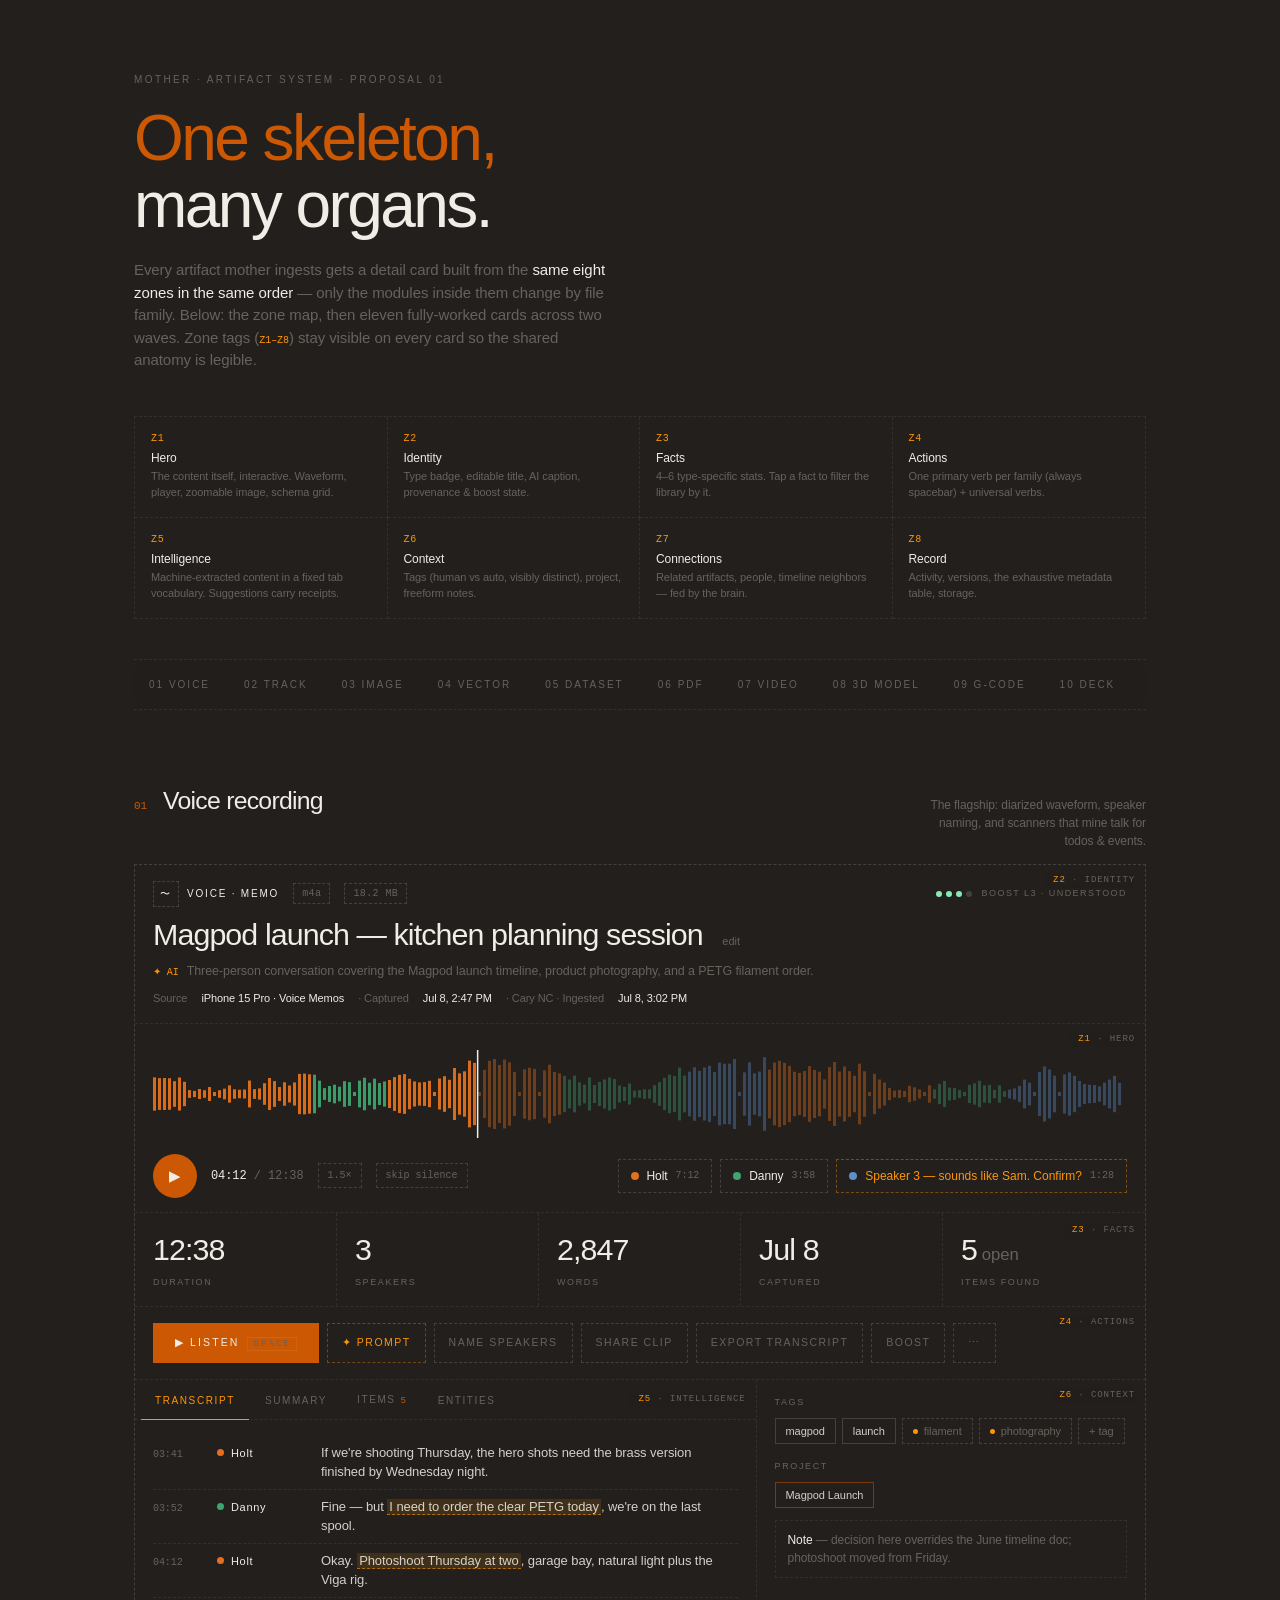
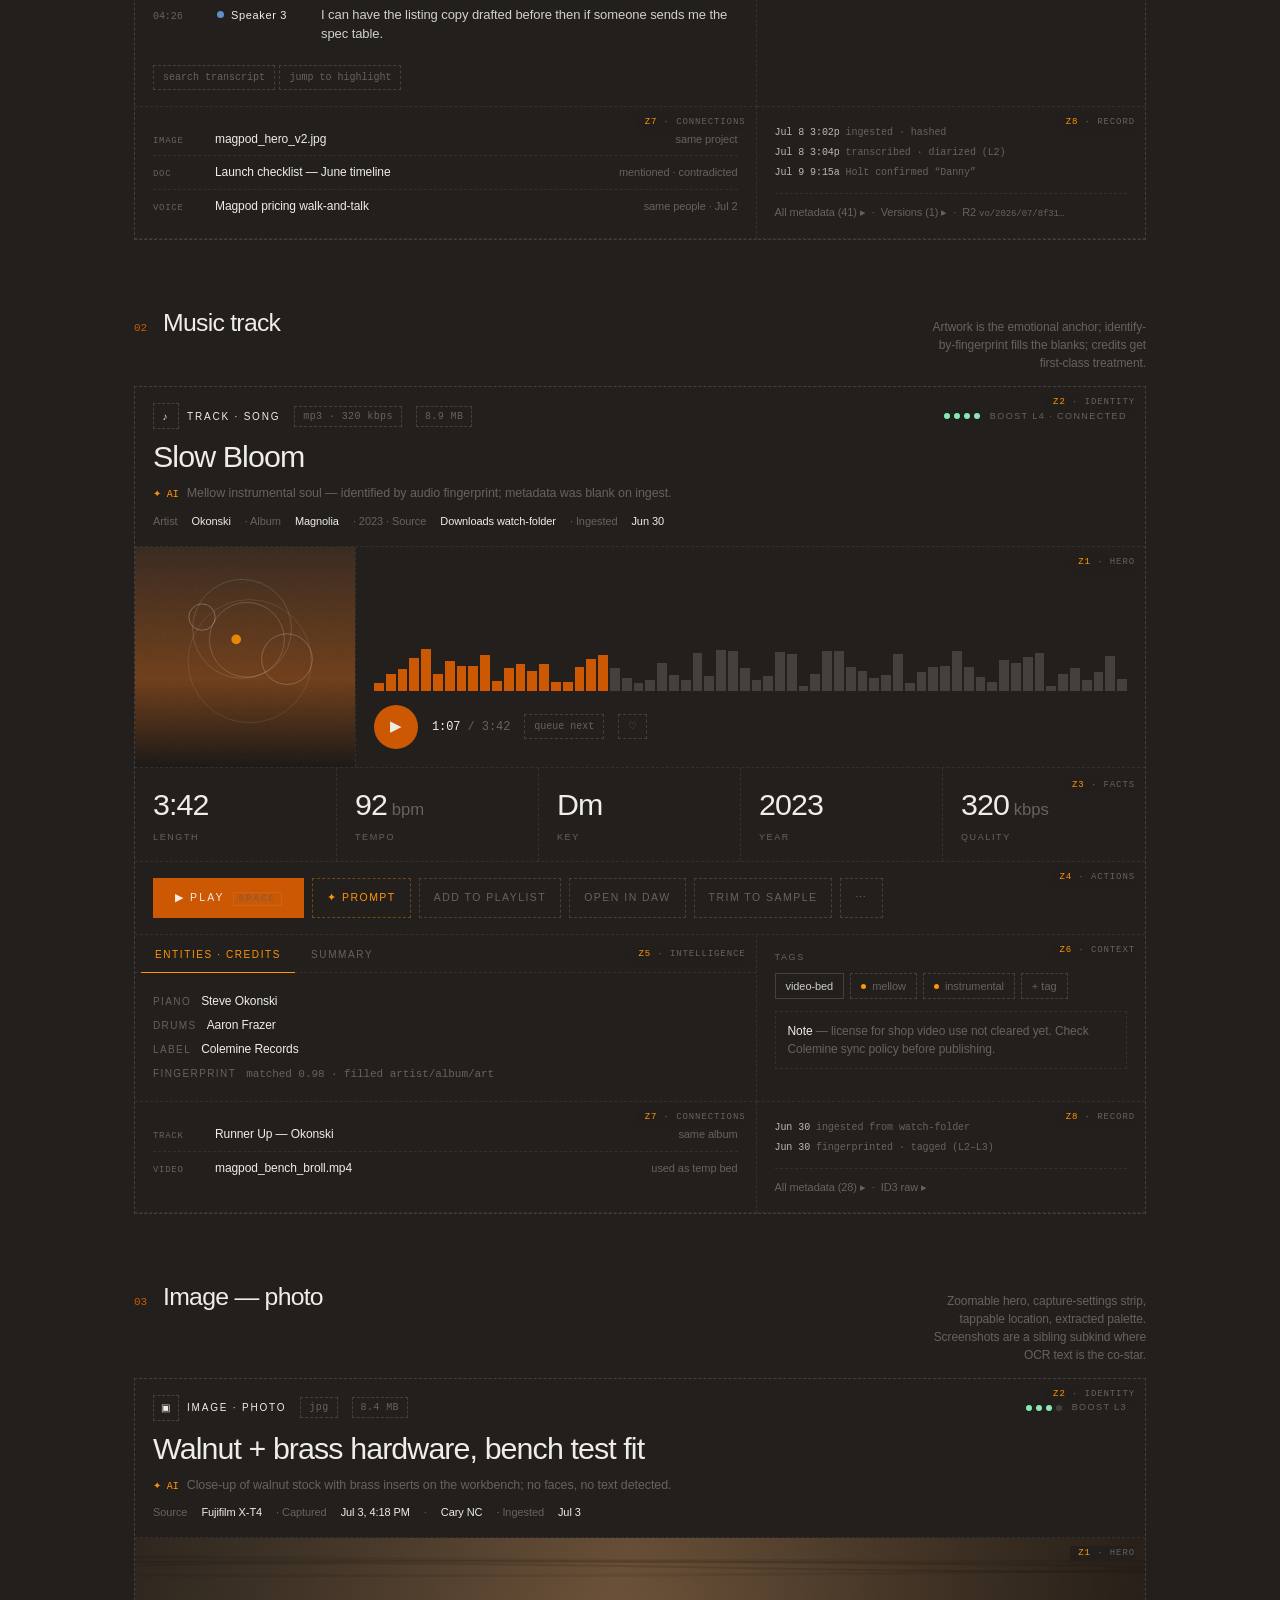
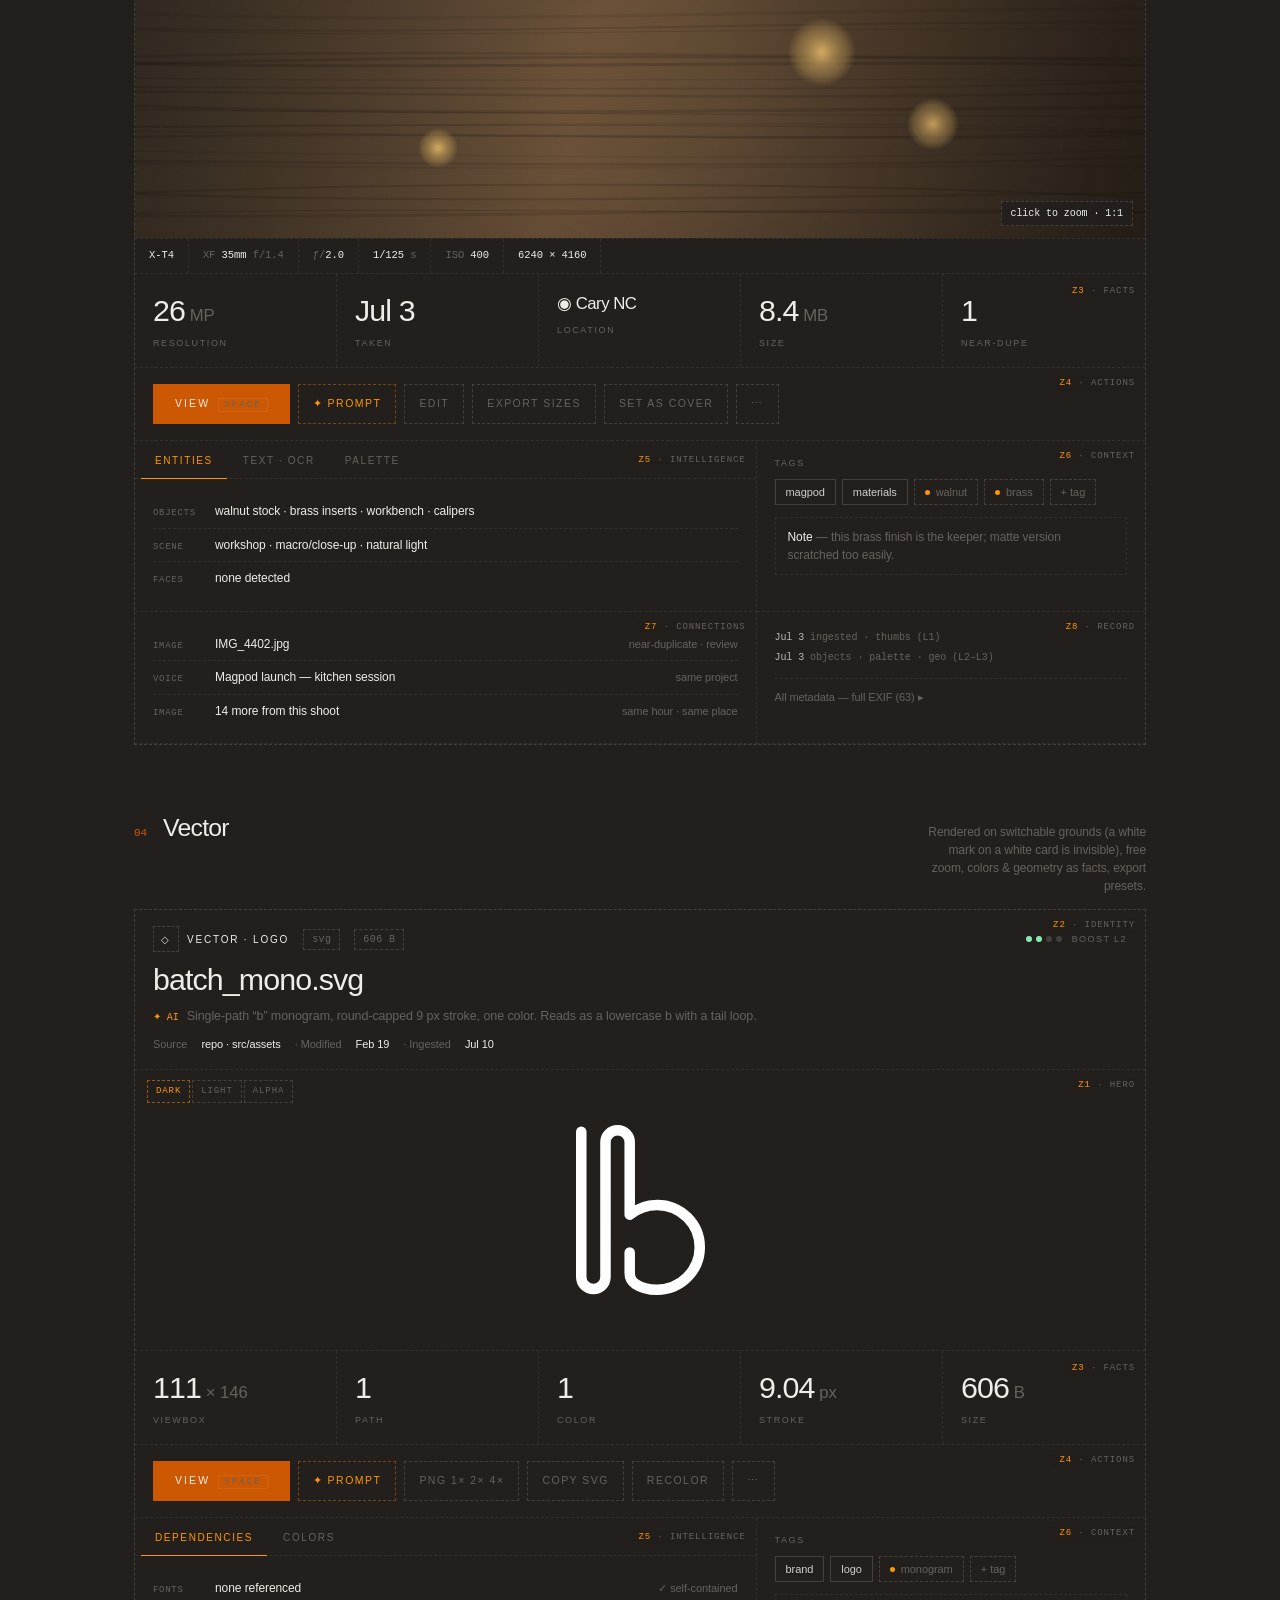
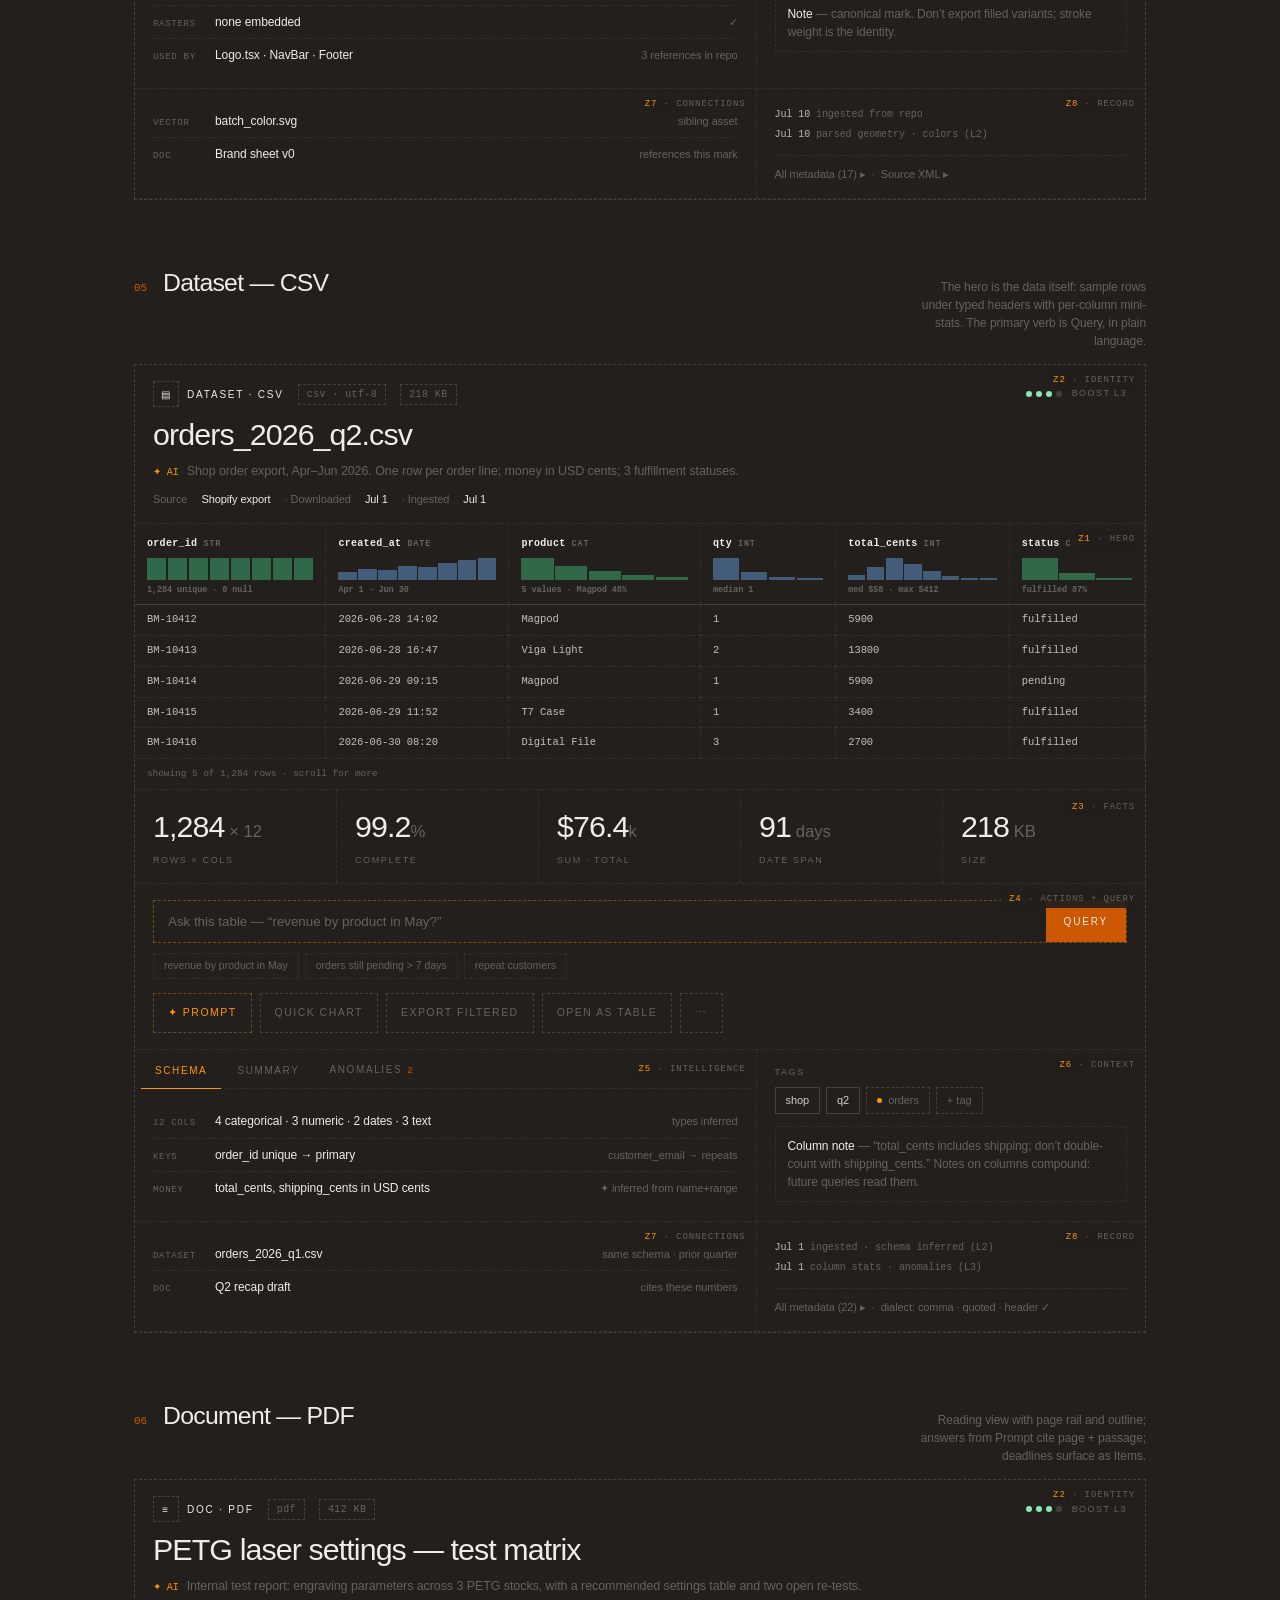
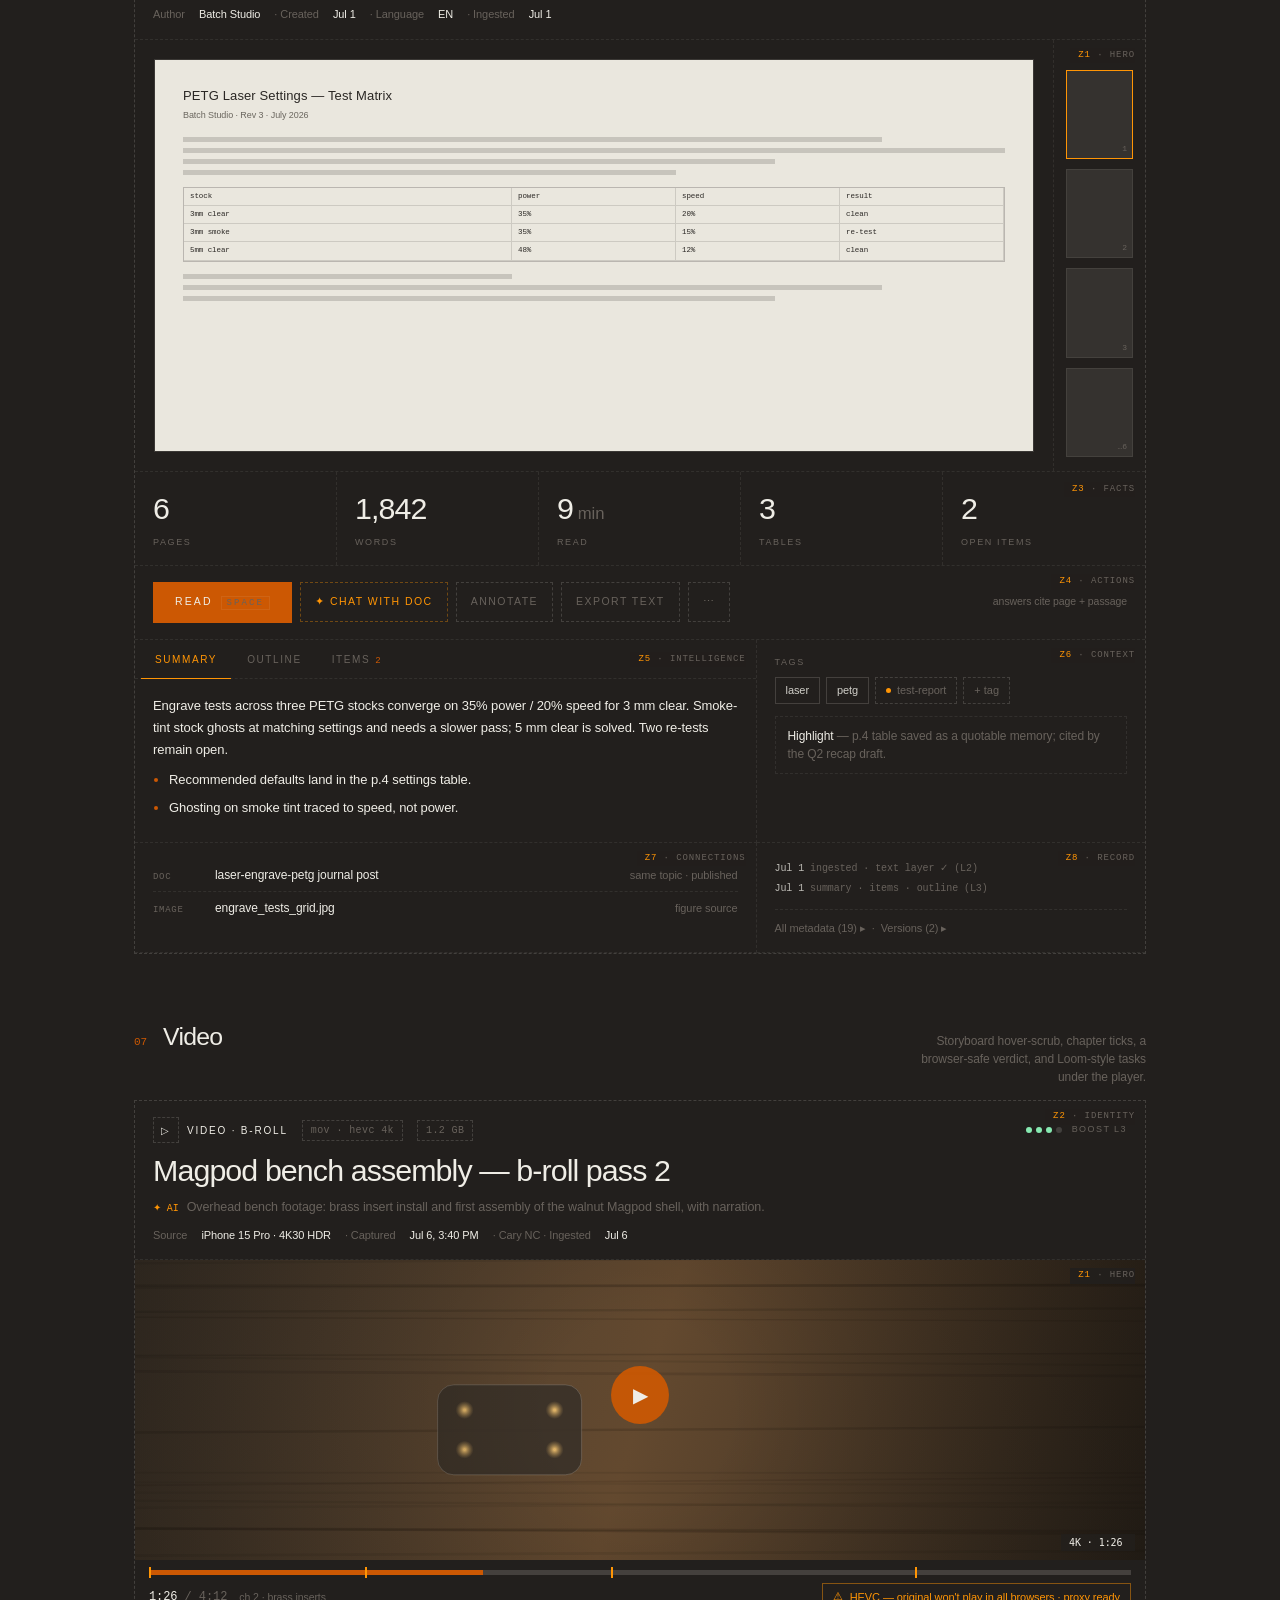
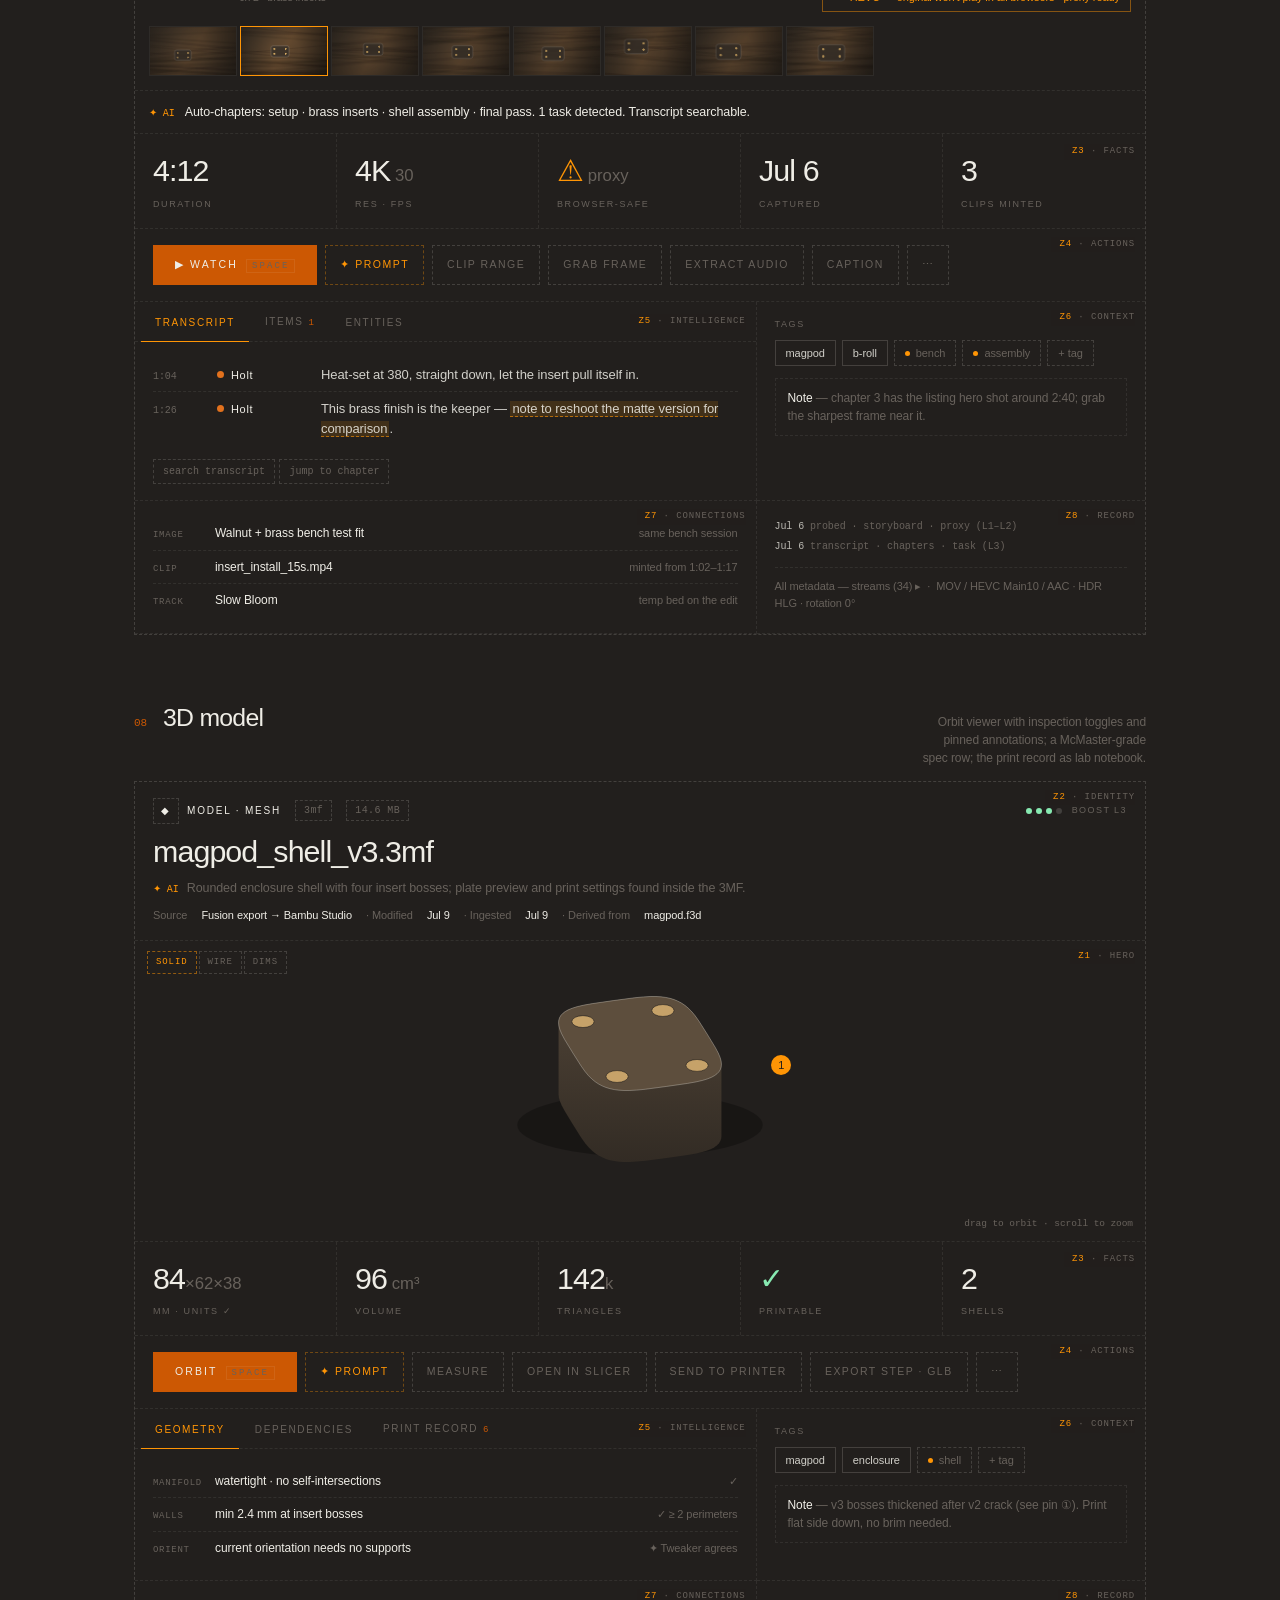
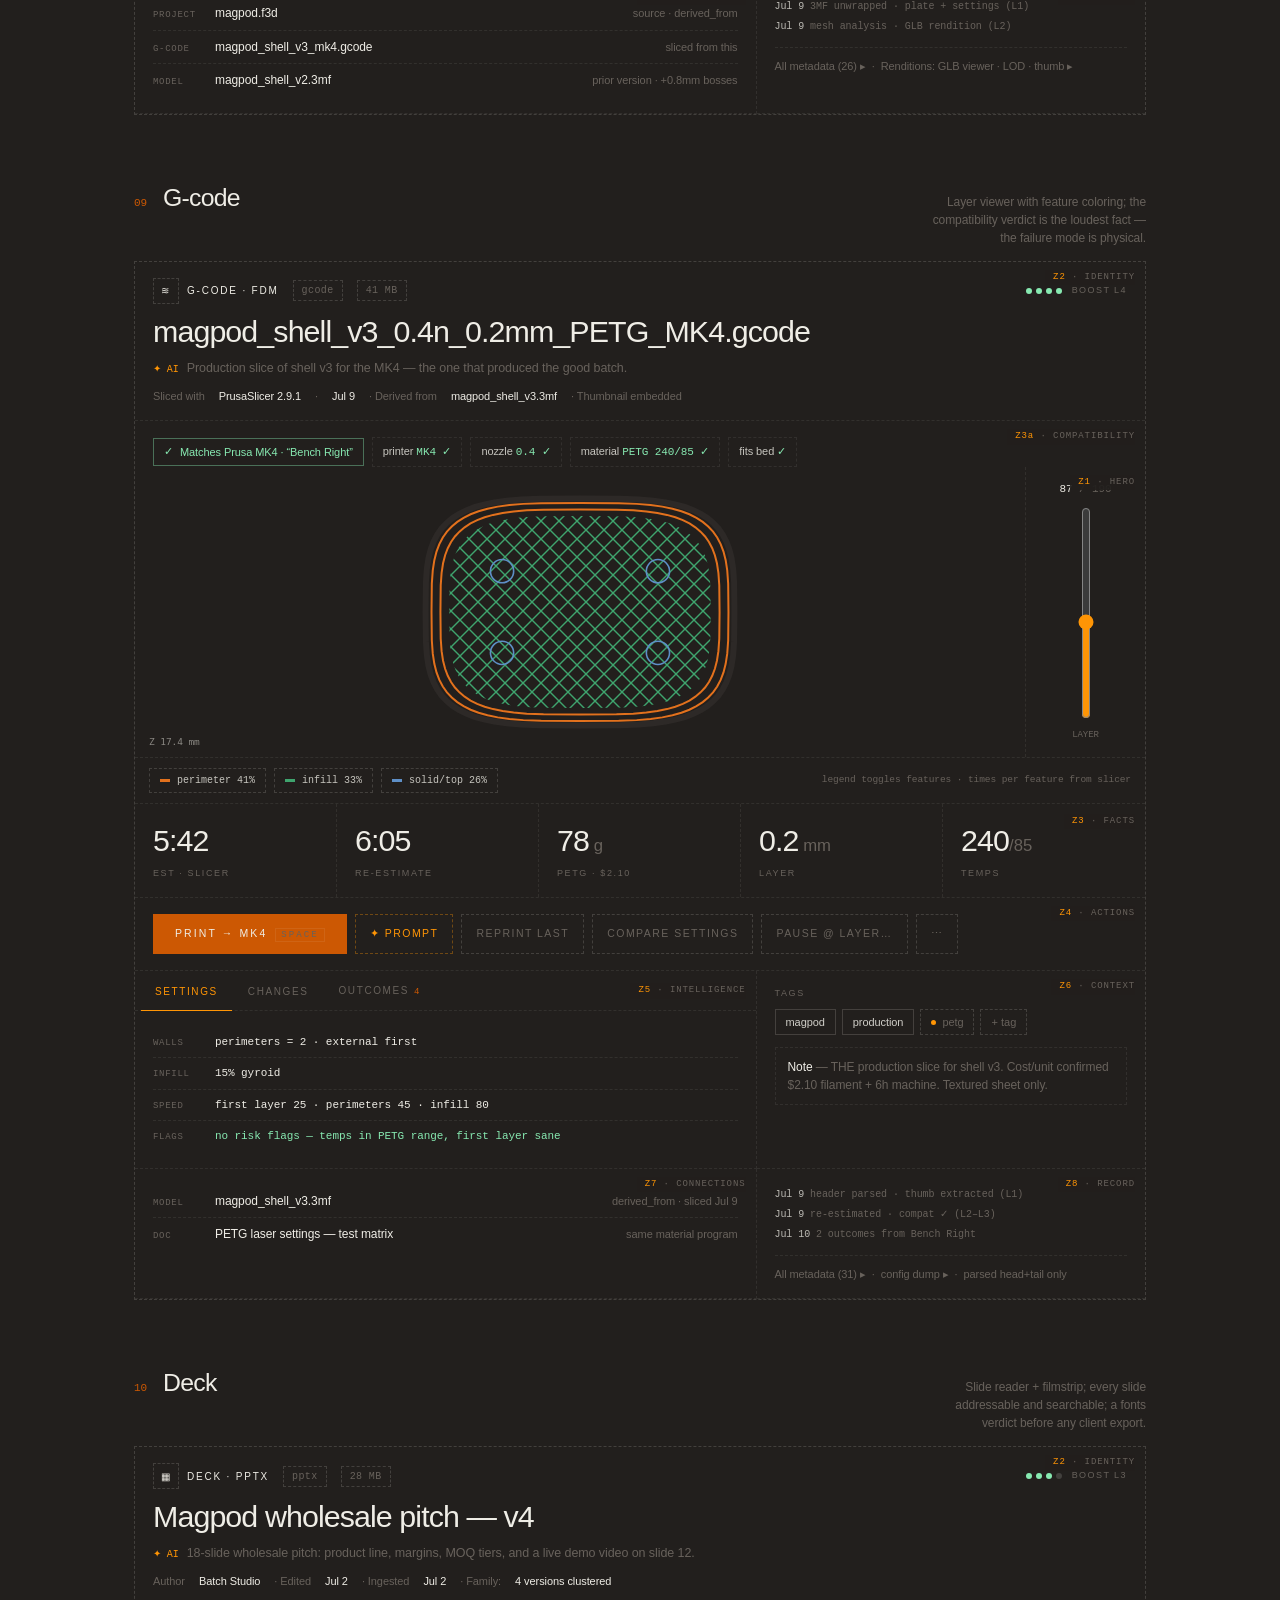
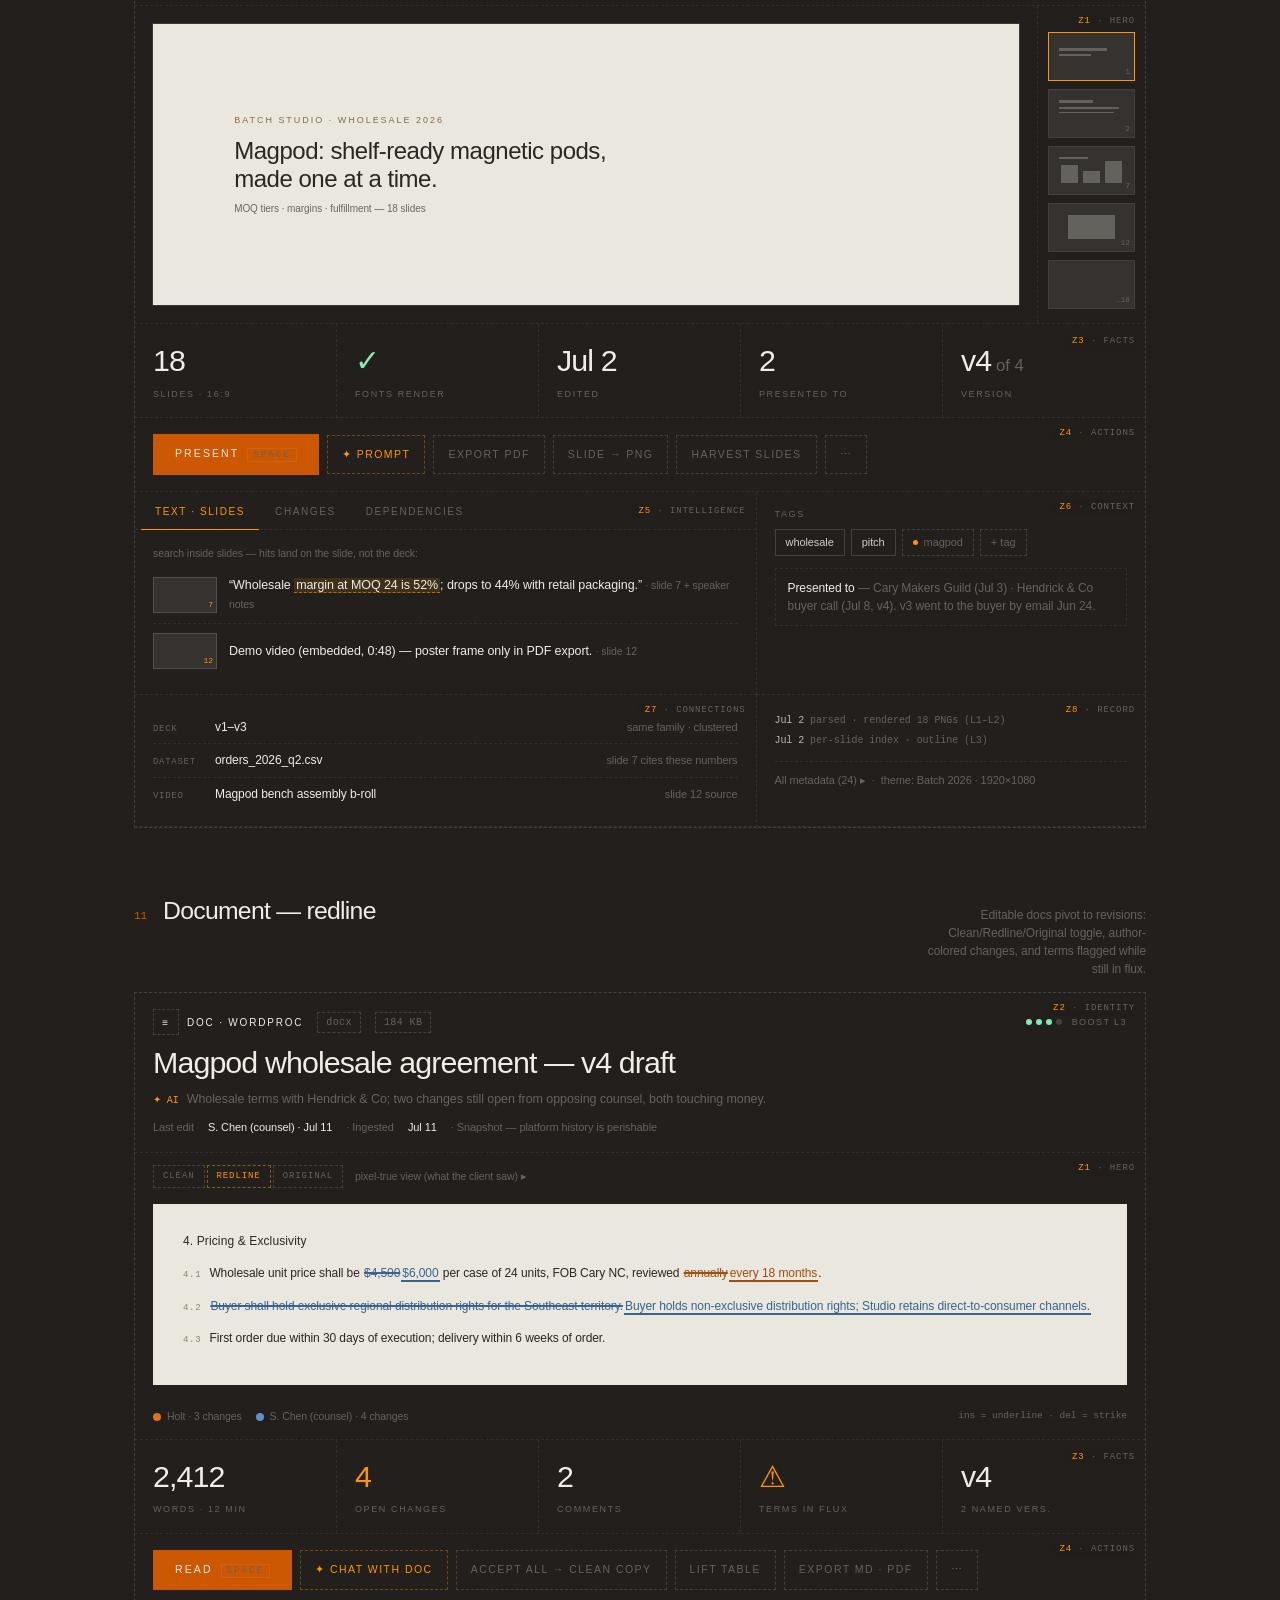
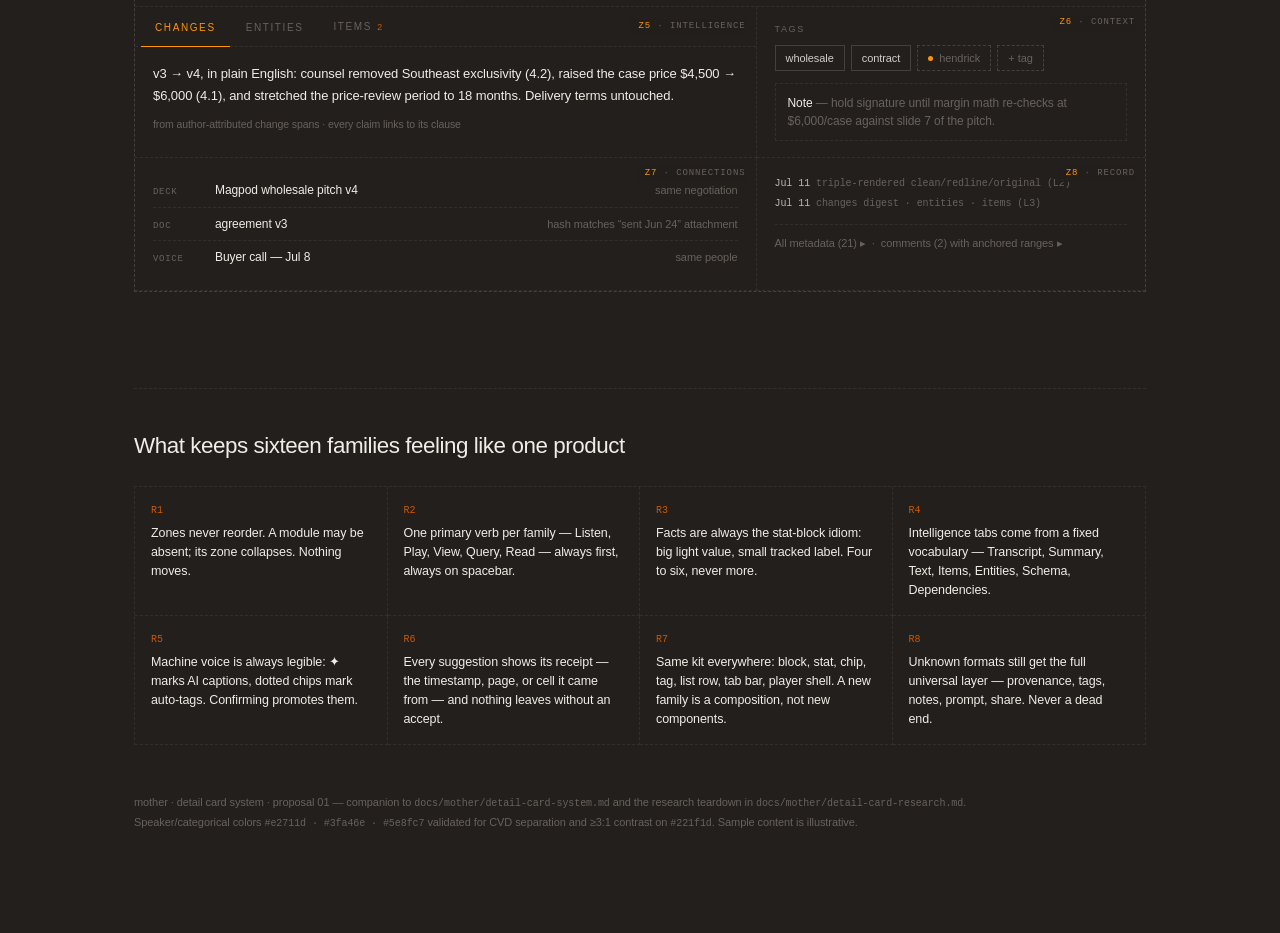
==== commit 2af2250d: "Add wave-2 cards to prototype and a /new-family skill for the recurring exercise Five new worked car" ====
--- a/docs/mother/prototypes/detail-cards.html
+++ b/docs/mother/prototypes/detail-cards.html
@@ -105,7 +105,7 @@
     border: 1px dashed var(--faint2); padding: 2px 8px; letter-spacing: 0.04em;
   }
   .title-line { flex-basis: 100%; display: flex; flex-wrap: wrap; align-items: baseline; gap: 12px; }
-  .title { font-size: clamp(1.3rem, 2.6vw, 1.9rem); font-weight: 300; letter-spacing: -0.03em; line-height: 1.15; }
+  .title { font-size: clamp(1.3rem, 2.6vw, 1.9rem); font-weight: 300; letter-spacing: -0.03em; line-height: 1.15; overflow-wrap: anywhere; min-width: 0; }
   .title .edit { color: var(--dim); font-size: 11px; margin-left: 6px; }
   .caption { flex-basis: 100%; font-size: 12.5px; color: var(--dim); display: flex; gap: 8px; align-items: baseline; }
   .caption .ai { color: var(--saffron); font-family: var(--mono); font-size: 10px; white-space: nowrap; }
@@ -306,6 +306,89 @@
   .sum-points li { margin-bottom: 6px; }
   .sum-points li::marker { color: var(--bronze); }
 
+  /* verdict chip (universal) */
+  .verdict { display: inline-flex; align-items: center; gap: 7px; font-size: 11px; padding: 5px 10px; border: 1px solid rgba(135,233,177,0.4); color: var(--mint); flex-wrap: wrap; min-width: 0; max-width: 100%; }
+  .verdict.warn { border-color: rgba(255,149,5,0.45); color: var(--saffron); }
+  .verdict i { font-style: normal; font-family: var(--mono); font-size: 11px; }
+
+  /* video */
+  .vid-stage { position: relative; }
+  .vid-stage canvas { width: 100%; height: 300px; display: block; }
+  .vid-play { position: absolute; left: 50%; top: 45%; transform: translate(-50%,-50%); width: 58px; height: 58px; border-radius: 50%; background: rgba(204,88,3,0.92); color: var(--linen); font-size: 20px; display: grid; place-items: center; }
+  .vid-play:hover { background: var(--saffron); }
+  .scrub { padding: 10px 14px 4px; }
+  .scrub-bar { position: relative; height: 5px; background: var(--faint2); }
+  .scrub-bar .played { position: absolute; left: 0; top: 0; bottom: 0; width: 34%; background: var(--bronze); }
+  .scrub-bar .chap { position: absolute; top: -3px; width: 2px; height: 11px; background: var(--saffron); }
+  .scrub-under { display: flex; gap: 12px; align-items: center; margin-top: 8px; flex-wrap: wrap; }
+  .storyboard { display: flex; gap: 3px; padding: 10px 14px 14px; overflow-x: auto; }
+  .storyboard canvas { width: 88px; height: 50px; flex: none; border: 1px solid var(--faint); opacity: 0.75; }
+  .storyboard canvas.cur { opacity: 1; border-color: var(--saffron); }
+  .aiblock { border-top: 1px dashed var(--faint); padding: 12px 14px; font-size: 12.5px; display: flex; gap: 10px; align-items: baseline; }
+  .aiblock .ai { color: var(--saffron); font-family: var(--mono); font-size: 10px; white-space: nowrap; }
+
+  /* model */
+  .orbit-stage { position: relative; height: 300px; }
+  .orbit-stage canvas { width: 100%; height: 100%; display: block; cursor: grab; }
+  .viewer-toggles { position: absolute; top: 10px; left: 12px; display: flex; gap: 2px; }
+  .viewer-toggles button { font-family: var(--mono); font-size: 9px; letter-spacing: 0.1em; text-transform: uppercase; color: var(--dim); border: 1px dashed var(--faint2); padding: 4px 8px; background: var(--bg); }
+  .viewer-toggles button[aria-pressed="true"] { color: var(--saffron); border-color: rgba(255,149,5,0.5); }
+  .hotspot { position: absolute; width: 20px; height: 20px; border-radius: 50%; background: var(--saffron); color: #221f1d; font-size: 11px; font-weight: 500; display: grid; place-items: center; }
+  .orbit-hint { position: absolute; right: 12px; bottom: 10px; font-family: var(--mono); font-size: 9.5px; color: var(--dim); }
+
+  /* gcode */
+  .gcode-stage { display: grid; grid-template-columns: 1fr 120px; }
+  .gcode-stage canvas { width: 100%; height: 290px; display: block; }
+  .layer-rail { border-left: 1px dashed var(--faint); padding: 14px 12px; display: flex; flex-direction: column; gap: 10px; }
+  .layer-rail input[type="range"] { writing-mode: vertical-lr; direction: rtl; flex: 1; accent-color: #ff9505; width: 20px; margin: 0 auto; }
+  .layer-num { font-family: var(--mono); font-size: 11px; color: var(--linen); text-align: center; font-variant-numeric: tabular-nums; }
+  .feat-legend { padding: 10px 14px; display: flex; gap: 8px; flex-wrap: wrap; border-top: 1px dashed var(--faint); }
+  .feat-legend button { display: inline-flex; align-items: center; gap: 7px; font-family: var(--mono); font-size: 10px; color: rgba(239,237,230,0.8); border: 1px dashed var(--faint2); padding: 4px 10px; }
+  .feat-legend button i { width: 10px; height: 3px; }
+  .feat-legend button[aria-pressed="false"] { opacity: 0.35; }
+  .feat-legend .t { font-family: var(--mono); font-size: 9.5px; color: var(--dim); margin-left: auto; align-self: center; }
+  .compat { display: flex; flex-wrap: wrap; gap: 8px; align-items: center; }
+  .compat .chk { font-size: 11px; color: rgba(239,237,230,0.8); border: 1px dashed var(--faint); padding: 5px 10px; }
+  .compat .chk b { color: var(--mint); font-weight: 400; font-family: var(--mono); }
+
+  /* deck */
+  .deck-hero { display: grid; grid-template-columns: minmax(0, 1fr) 108px; }
+  .slide-cover { margin: 18px; min-width: 0; min-height: clamp(160px, 24vw, 250px); background: #eae7de; color: #2a2724; padding: 7% 9%; display: flex; flex-direction: column; justify-content: center; box-shadow: 0 0 0 1px rgba(239,237,230,0.12); }
+  .slide-cover .kicker { font-size: 9px; letter-spacing: 0.22em; text-transform: uppercase; color: #8a6a48; margin-bottom: 10px; }
+  .slide-cover h4 { font-weight: 400; font-size: clamp(15px, 2.4vw, 24px); letter-spacing: -0.02em; margin: 0 0 8px; line-height: 1.15; }
+  .slide-cover .sub2 { font-size: 10px; color: #6b675f; }
+  .slide-rail { border-left: 1px dashed var(--faint); padding: 26px 10px 14px; display: flex; flex-direction: column; gap: 8px; overflow-y: auto; max-height: 320px; }
+  .s-thumb { aspect-ratio: 16/9; background: rgba(239,237,230,0.09); border: 1px solid var(--faint); position: relative; flex: none; }
+  .s-thumb.cur { border-color: var(--saffron); }
+  .s-thumb span { position: absolute; bottom: 2px; right: 4px; font-family: var(--mono); font-size: 8px; color: var(--dim); }
+  .s-thumb .bar { position: absolute; left: 12%; background: rgba(42,39,36,0.0); }
+  .s-thumb i { position: absolute; background: rgba(239,237,230,0.25); }
+  .slide-hit { display: grid; grid-template-columns: 64px 1fr; gap: 12px; align-items: center; padding: 9px 0; border-bottom: 1px dashed var(--faint); }
+  .slide-hit .st { aspect-ratio: 16/9; background: rgba(239,237,230,0.09); border: 1px solid var(--faint2); position: relative; }
+  .slide-hit .st span { position: absolute; bottom: 1px; right: 3px; font-family: var(--mono); font-size: 8px; color: var(--saffron); }
+  .slide-hit .tx { font-size: 12.5px; }
+  .slide-hit .tx .hl2 { background: rgba(255,149,5,0.14); border-bottom: 1px dashed rgba(255,149,5,0.6); padding: 0 2px; }
+
+  /* wordproc doc */
+  .markup-toggle { display: flex; gap: 2px; }
+  .markup-toggle button { font-family: var(--mono); font-size: 9px; letter-spacing: 0.1em; text-transform: uppercase; color: var(--dim); border: 1px dashed var(--faint2); padding: 4px 9px; background: var(--bg); }
+  .markup-toggle button[aria-pressed="true"] { color: var(--saffron); border-color: rgba(255,149,5,0.5); }
+  .doc-read { margin: 16px 18px; background: #eae7de; color: #2a2724; padding: 26px 30px; font-size: 12px; line-height: 1.85; }
+  .doc-read h5 { font-size: 12px; font-weight: 500; margin: 0 0 10px; letter-spacing: 0.01em; }
+  .doc-read p { margin: 0 0 10px; }
+  .doc-read .clause { color: #8a8478; font-size: 9px; letter-spacing: 0.08em; margin-right: 8px; font-family: var(--mono); }
+  .ins, .del { padding: 0 1px; position: relative; }
+  .ins { border-bottom: 2px solid; }
+  .del { text-decoration: line-through; text-decoration-thickness: 1.5px; }
+  .ins.a1, .del.a1 { color: #a34d0e; border-color: #a34d0e; text-decoration-color: #a34d0e; }
+  .ins.a2, .del.a2 { color: #38648f; border-color: #38648f; text-decoration-color: #38648f; }
+  [data-markup="clean"] .del { display: none; }
+  [data-markup="clean"] .ins { border-bottom: 0; color: inherit; }
+  [data-markup="original"] .ins { display: none; }
+  [data-markup="original"] .del { text-decoration: none; color: inherit; }
+  .author-key { display: flex; gap: 14px; padding: 8px 18px 14px; font-size: 10.5px; color: var(--dim); }
+  .author-key i { display: inline-block; width: 8px; height: 8px; border-radius: 50%; margin-right: 6px; transform: translateY(1px); }
+
   /* footer */
   .rules { margin-top: 96px; border-top: 1px dashed var(--faint); padding-top: 40px; }
   .rules h3 { font-weight: 300; letter-spacing: -0.02em; font-size: 1.4rem; margin: 0 0 24px; }
@@ -328,6 +411,10 @@
     .g2, .g3 { grid-template-columns: 1fr !important; }
     .cell { border-right-width: 0; }
     .card-head .why { display: none; }
+    .deck-hero { grid-template-columns: 1fr; }
+    .slide-rail { flex-direction: row; max-height: none; border-left: 0; border-top: 1px dashed var(--faint); overflow-x: auto; padding: 12px 10px; }
+    .s-thumb { width: 84px; }
+    .gcode-stage { grid-template-columns: 1fr 76px; }
   }
   @media (prefers-reduced-motion: reduce) {
     * { transition: none !important; }
@@ -340,7 +427,7 @@
   <header class="masthead">
     <div class="eyebrow">mother · artifact system · proposal 01</div>
     <h1><span class="accent">One skeleton,</span><br>many organs.</h1>
-    <p class="lede">Every artifact mother ingests gets a detail card built from the <b>same eight zones in the same order</b> — only the modules inside them change by file family. Below: the zone map, then six fully-worked cards. Zone tags (<span style="font-family:var(--mono);font-size:10px;color:#ff9505">Z1–Z8</span>) stay visible on every card so the shared anatomy is legible.</p>
+    <p class="lede">Every artifact mother ingests gets a detail card built from the <b>same eight zones in the same order</b> — only the modules inside them change by file family. Below: the zone map, then eleven fully-worked cards across two waves. Zone tags (<span style="font-family:var(--mono);font-size:10px;color:#ff9505">Z1–Z8</span>) stay visible on every card so the shared anatomy is legible.</p>
 
     <div class="zonemap" role="list">
       <div role="listitem"><div class="zk">Z1</div><div class="zt">Hero</div><div class="zd">The content itself, interactive. Waveform, player, zoomable image, schema grid.</div></div>
@@ -356,7 +443,9 @@
 
   <nav class="jump" aria-label="Jump to card">
     <a href="#voice">01 Voice</a><a href="#track">02 Track</a><a href="#image">03 Image</a>
-    <a href="#vector">04 Vector</a><a href="#dataset">05 Dataset</a><a href="#doc">06 Document</a>
+    <a href="#vector">04 Vector</a><a href="#dataset">05 Dataset</a><a href="#doc">06 PDF</a>
+    <a href="#video">07 Video</a><a href="#model">08 3D Model</a><a href="#gcode">09 G-code</a>
+    <a href="#deck">10 Deck</a><a href="#wordproc">11 Redline</a>
     <a href="#rules">Rules</a>
   </nav>
 
@@ -1150,6 +1239,669 @@
           <span class="ztag"><em>Z8</em> · RECORD</span>
           <div class="actlog"><b>Jul 1</b> ingested · text layer ✓ (L2)<br><b>Jul 1</b> summary · items · outline (L3)</div>
           <div class="allmeta">All metadata (19) ▸ &nbsp;·&nbsp; Versions (2) ▸</div>
+        </div>
+      </div>
+    </article>
+  </section>
+
+  <!-- ============ 07 VIDEO ============ -->
+  <section class="card-section" id="video">
+    <div class="card-head">
+      <span class="n">07</span><h2>Video</h2>
+      <span class="why">Storyboard hover-scrub, chapter ticks, a browser-safe verdict, and Loom-style tasks under the player.</span>
+    </div>
+    <article class="card" aria-label="Video detail card">
+      <div class="grid" style="grid-template-columns:1fr;">
+        <div class="cell" style="border-right:0;">
+          <span class="ztag"><em>Z2</em> · IDENTITY</span>
+          <div class="id-strip">
+            <span class="badge"><span class="glyph" aria-hidden="true">▷</span>Video · B-roll</span>
+            <span class="chip">mov · hevc 4k</span><span class="chip">1.2 GB</span>
+            <span class="boost"><i class="on"></i><i class="on"></i><i class="on"></i><i></i><span>Boost L3</span></span>
+            <div class="title-line"><span class="title">Magpod bench assembly — b-roll pass 2</span></div>
+            <div class="caption"><span class="ai">✦ AI</span> Overhead bench footage: brass insert install and first assembly of the walnut Magpod shell, with narration.</div>
+            <div class="prov">Source <b>iPhone 15 Pro · 4K30 HDR</b> · Captured <b>Jul 6, 3:40 PM</b> · Cary NC · Ingested <b>Jul 6</b></div>
+          </div>
+        </div>
+      </div>
+
+      <div class="grid" style="grid-template-columns:1fr;">
+        <div class="cell pad0" style="border-right:0;">
+          <span class="ztag"><em>Z1</em> · HERO</span>
+          <div class="vid-stage">
+            <canvas id="vid-frame" aria-label="Video frame: warm overhead shot of a workbench"></canvas>
+            <button class="vid-play" aria-label="Play (space)">▶</button>
+          </div>
+          <div class="scrub" aria-label="Scrubber with chapter ticks">
+            <div class="scrub-bar">
+              <span class="played"></span>
+              <span class="chap" style="left:0%"></span><span class="chap" style="left:22%"></span>
+              <span class="chap" style="left:47%"></span><span class="chap" style="left:78%"></span>
+            </div>
+            <div class="scrub-under">
+              <span class="timecode">1:26 <span>/ 4:12</span></span>
+              <span style="font-size:10.5px;color:var(--dim)">ch 2 · brass inserts</span>
+              <span style="margin-left:auto"></span>
+              <span class="verdict warn"><i>⚠</i> HEVC — original won't play in all browsers · proxy ready</span>
+            </div>
+          </div>
+          <div class="storyboard" aria-label="Storyboard tiles">
+            <canvas data-sb="0"></canvas><canvas data-sb="1" class="cur"></canvas><canvas data-sb="2"></canvas><canvas data-sb="3"></canvas>
+            <canvas data-sb="4"></canvas><canvas data-sb="5"></canvas><canvas data-sb="6"></canvas><canvas data-sb="7"></canvas>
+          </div>
+          <div class="aiblock"><span class="ai">✦ AI</span> Auto-chapters: setup · brass inserts · shell assembly · final pass. 1 task detected. Transcript searchable.</div>
+        </div>
+      </div>
+
+      <div class="grid" style="grid-template-columns:1fr;">
+        <div class="cell pad0" style="border-right:0;">
+          <span class="ztag" style="top:10px"><em>Z3</em> · FACTS</span>
+          <div class="facts">
+            <div class="fact"><div class="v">4:12</div><div class="k">Duration</div></div>
+            <div class="fact"><div class="v">4K<small> 30</small></div><div class="k">Res · FPS</div></div>
+            <div class="fact"><div class="v" style="color:var(--saffron)">⚠<small> proxy</small></div><div class="k">Browser-safe</div></div>
+            <div class="fact tap"><div class="v">Jul 6</div><div class="k">Captured</div></div>
+            <div class="fact"><div class="v">3</div><div class="k">Clips minted</div></div>
+          </div>
+        </div>
+      </div>
+
+      <div class="grid" style="grid-template-columns:1fr;">
+        <div class="cell" style="border-right:0;">
+          <span class="ztag"><em>Z4</em> · ACTIONS</span>
+          <div class="actions">
+            <button class="btn-primary">▶ Watch<span class="kbd">space</span></button>
+            <button class="btn converse">✦ Prompt</button>
+            <button class="btn">Clip range</button>
+            <button class="btn">Grab frame</button>
+            <button class="btn">Extract audio</button>
+            <button class="btn">Caption</button>
+            <button class="btn" aria-label="More actions">⋯</button>
+          </div>
+        </div>
+      </div>
+
+      <div class="grid g2" style="grid-template-columns: 1.6fr 1fr;">
+        <div class="cell pad0">
+          <span class="ztag" style="top:12px"><em>Z5</em> · INTELLIGENCE</span>
+          <div class="tabs" role="tablist" data-tabs="video">
+            <button class="tab" role="tab" aria-selected="true" data-tab="tr">Transcript</button>
+            <button class="tab" role="tab" aria-selected="false" data-tab="items">Items<span class="ct">1</span></button>
+            <button class="tab" role="tab" aria-selected="false" data-tab="ent">Entities</button>
+          </div>
+          <div class="panel active" data-panel="tr" role="tabpanel">
+            <div class="tr-row"><span class="tc">1:04</span><span class="spk"><i style="background:var(--sp1)"></i>Holt</span><span class="tr-t">Heat-set at 380, straight down, let the insert pull itself in.</span></div>
+            <div class="tr-row"><span class="tc">1:26</span><span class="spk"><i style="background:var(--sp1)"></i>Holt</span><span class="tr-t">This brass finish is the keeper — <span class="hl">note to reshoot the matte version for comparison</span>.</span></div>
+            <div style="padding-top:12px"><button class="pillbtn">search transcript</button> <button class="pillbtn">jump to chapter</button></div>
+          </div>
+          <div class="panel" data-panel="items" role="tabpanel">
+            <div class="sug" data-sug>
+              <span class="ic">☐</span>
+              <span><span class="what">Reshoot matte-brass comparison b-roll</span><br><span class="receipt">todo · from <a href="#video">1:26 narration</a></span> <span class="ok-note">→ todo created</span></span>
+              <span class="sug-acts"><button class="acc">Accept</button><button>Edit</button><button>Dismiss</button></span>
+            </div>
+          </div>
+          <div class="panel" data-panel="ent" role="tabpanel">
+            <div class="mini-list">
+              <div class="row"><span class="t">Scenes</span> workbench overhead · macro insert · assembly</div>
+              <div class="row"><span class="t">Objects</span> soldering iron · brass inserts · walnut shell</div>
+            </div>
+          </div>
+        </div>
+        <div class="cell" style="border-right:0;">
+          <span class="ztag"><em>Z6</em> · CONTEXT</span>
+          <p class="microlabel">Tags</p>
+          <div class="tagrow">
+            <span class="tag">magpod</span><span class="tag">b-roll</span>
+            <span class="tag auto"><i></i>bench</span><span class="tag auto"><i></i>assembly</span>
+            <button class="tag add">+ tag</button>
+          </div>
+          <div class="notefield"><b>Note</b> — chapter 3 has the listing hero shot around 2:40; grab the sharpest frame near it.</div>
+        </div>
+      </div>
+
+      <div class="grid g2" style="grid-template-columns: 1.6fr 1fr;">
+        <div class="cell">
+          <span class="ztag"><em>Z7</em> · CONNECTIONS</span>
+          <div class="mini-list">
+            <div class="row"><span class="t">Image</span> Walnut + brass bench test fit <span class="why2">same bench session</span></div>
+            <div class="row"><span class="t">Clip</span> insert_install_15s.mp4 <span class="why2">minted from 1:02–1:17</span></div>
+            <div class="row"><span class="t">Track</span> Slow Bloom <span class="why2">temp bed on the edit</span></div>
+          </div>
+        </div>
+        <div class="cell" style="border-right:0;">
+          <span class="ztag"><em>Z8</em> · RECORD</span>
+          <div class="actlog"><b>Jul 6</b> probed · storyboard · proxy (L1–L2)<br><b>Jul 6</b> transcript · chapters · task (L3)</div>
+          <div class="allmeta">All metadata — streams (34) ▸ &nbsp;·&nbsp; MOV / HEVC Main10 / AAC · HDR HLG · rotation 0°</div>
+        </div>
+      </div>
+    </article>
+  </section>
+
+  <!-- ============ 08 MODEL ============ -->
+  <section class="card-section" id="model">
+    <div class="card-head">
+      <span class="n">08</span><h2>3D model</h2>
+      <span class="why">Orbit viewer with inspection toggles and pinned annotations; a McMaster-grade spec row; the print record as lab notebook.</span>
+    </div>
+    <article class="card" aria-label="3D model detail card">
+      <div class="grid" style="grid-template-columns:1fr;">
+        <div class="cell" style="border-right:0;">
+          <span class="ztag"><em>Z2</em> · IDENTITY</span>
+          <div class="id-strip">
+            <span class="badge"><span class="glyph" aria-hidden="true">◆</span>Model · Mesh</span>
+            <span class="chip">3mf</span><span class="chip">14.6 MB</span>
+            <span class="boost"><i class="on"></i><i class="on"></i><i class="on"></i><i></i><span>Boost L3</span></span>
+            <div class="title-line"><span class="title">magpod_shell_v3.3mf</span></div>
+            <div class="caption"><span class="ai">✦ AI</span> Rounded enclosure shell with four insert bosses; plate preview and print settings found inside the 3MF.</div>
+            <div class="prov">Source <b>Fusion export → Bambu Studio</b> · Modified <b>Jul 9</b> · Ingested <b>Jul 9</b> · Derived from <b>magpod.f3d</b></div>
+          </div>
+        </div>
+      </div>
+
+      <div class="grid" style="grid-template-columns:1fr;">
+        <div class="cell pad0" style="border-right:0;">
+          <span class="ztag"><em>Z1</em> · HERO</span>
+          <div class="orbit-stage" id="orbit">
+            <canvas id="model-canvas" aria-label="3D model preview: rounded shell, isometric view"></canvas>
+            <div class="viewer-toggles" role="group" aria-label="View mode">
+              <button data-vm="solid" aria-pressed="true">solid</button>
+              <button data-vm="wire" aria-pressed="false">wire</button>
+              <button data-vm="dims" aria-pressed="false">dims</button>
+            </div>
+            <button class="hotspot" style="left:63%; top:38%" title="Annotation 1: this boss cracked on v2 — thickened 1.6→2.4">1</button>
+            <span class="orbit-hint">drag to orbit · scroll to zoom</span>
+          </div>
+        </div>
+      </div>
+
+      <div class="grid" style="grid-template-columns:1fr;">
+        <div class="cell pad0" style="border-right:0;">
+          <span class="ztag" style="top:10px"><em>Z3</em> · FACTS</span>
+          <div class="facts">
+            <div class="fact"><div class="v">84<small>×62×38</small></div><div class="k">mm · units ✓</div></div>
+            <div class="fact"><div class="v">96<small> cm³</small></div><div class="k">Volume</div></div>
+            <div class="fact"><div class="v">142<small>k</small></div><div class="k">Triangles</div></div>
+            <div class="fact"><div class="v" style="color:var(--mint)">✓</div><div class="k">Printable</div></div>
+            <div class="fact"><div class="v">2</div><div class="k">Shells</div></div>
+          </div>
+        </div>
+      </div>
+
+      <div class="grid" style="grid-template-columns:1fr;">
+        <div class="cell" style="border-right:0;">
+          <span class="ztag"><em>Z4</em> · ACTIONS</span>
+          <div class="actions">
+            <button class="btn-primary">Orbit<span class="kbd">space</span></button>
+            <button class="btn converse">✦ Prompt</button>
+            <button class="btn">Measure</button>
+            <button class="btn">Open in slicer</button>
+            <button class="btn">Send to printer</button>
+            <button class="btn">Export STEP · GLB</button>
+            <button class="btn" aria-label="More actions">⋯</button>
+          </div>
+        </div>
+      </div>
+
+      <div class="grid g2" style="grid-template-columns: 1.6fr 1fr;">
+        <div class="cell pad0">
+          <span class="ztag" style="top:12px"><em>Z5</em> · INTELLIGENCE</span>
+          <div class="tabs" role="tablist" data-tabs="model">
+            <button class="tab" role="tab" aria-selected="true" data-tab="geo">Geometry</button>
+            <button class="tab" role="tab" aria-selected="false" data-tab="dep">Dependencies</button>
+            <button class="tab" role="tab" aria-selected="false" data-tab="prints">Print record<span class="ct">6</span></button>
+          </div>
+          <div class="panel active" data-panel="geo" role="tabpanel">
+            <div class="mini-list">
+              <div class="row"><span class="t">Manifold</span> watertight · no self-intersections <span class="why2">✓</span></div>
+              <div class="row"><span class="t">Walls</span> min 2.4 mm at insert bosses <span class="why2">✓ ≥ 2 perimeters</span></div>
+              <div class="row"><span class="t">Orient</span> current orientation needs no supports <span class="why2">✦ Tweaker agrees</span></div>
+            </div>
+          </div>
+          <div class="panel" data-panel="dep" role="tabpanel">
+            <div class="mini-list">
+              <div class="row"><span class="t">Plates</span> 1 plate · preview embedded <span class="why2">from 3MF · free</span></div>
+              <div class="row"><span class="t">Settings</span> 0.2mm · PETG · 2 walls · 15% gyroid <span class="why2">embedded profile</span></div>
+              <div class="row"><span class="t">Source</span> magpod.f3d <span class="why2">derived_from</span></div>
+            </div>
+          </div>
+          <div class="panel" data-panel="prints" role="tabpanel">
+            <div class="mini-list">
+              <div class="row"><span class="t">Jul 10</span> MK4 · clear PETG · 5:58 <span class="why2" style="color:var(--mint)">✓ the keeper</span></div>
+              <div class="row"><span class="t">Jul 8</span> MK4 · smoke PETG · 6:04 <span class="why2">✗ warped corner — bed 85→90</span></div>
+              <div class="row"><span class="t">…</span> 4 earlier prints <span class="why2">5 ✓ · 1 ✗ overall</span></div>
+            </div>
+          </div>
+        </div>
+        <div class="cell" style="border-right:0;">
+          <span class="ztag"><em>Z6</em> · CONTEXT</span>
+          <p class="microlabel">Tags</p>
+          <div class="tagrow">
+            <span class="tag">magpod</span><span class="tag">enclosure</span>
+            <span class="tag auto"><i></i>shell</span>
+            <button class="tag add">+ tag</button>
+          </div>
+          <div class="notefield"><b>Note</b> — v3 bosses thickened after v2 crack (see pin ①). Print flat side down, no brim needed.</div>
+        </div>
+      </div>
+
+      <div class="grid g2" style="grid-template-columns: 1.6fr 1fr;">
+        <div class="cell">
+          <span class="ztag"><em>Z7</em> · CONNECTIONS</span>
+          <div class="mini-list">
+            <div class="row"><span class="t">Project</span> magpod.f3d <span class="why2">source · derived_from</span></div>
+            <div class="row"><span class="t">G-code</span> magpod_shell_v3_mk4.gcode <span class="why2">sliced from this</span></div>
+            <div class="row"><span class="t">Model</span> magpod_shell_v2.3mf <span class="why2">prior version · +0.8mm bosses</span></div>
+          </div>
+        </div>
+        <div class="cell" style="border-right:0;">
+          <span class="ztag"><em>Z8</em> · RECORD</span>
+          <div class="actlog"><b>Jul 9</b> 3MF unwrapped · plate + settings (L1)<br><b>Jul 9</b> mesh analysis · GLB rendition (L2)</div>
+          <div class="allmeta">All metadata (26) ▸ &nbsp;·&nbsp; Renditions: GLB viewer · LOD · thumb ▸</div>
+        </div>
+      </div>
+    </article>
+  </section>
+
+  <!-- ============ 09 GCODE ============ -->
+  <section class="card-section" id="gcode">
+    <div class="card-head">
+      <span class="n">09</span><h2>G-code</h2>
+      <span class="why">Layer viewer with feature coloring; the compatibility verdict is the loudest fact — the failure mode is physical.</span>
+    </div>
+    <article class="card" aria-label="G-code detail card">
+      <div class="grid" style="grid-template-columns:1fr;">
+        <div class="cell" style="border-right:0;">
+          <span class="ztag"><em>Z2</em> · IDENTITY</span>
+          <div class="id-strip">
+            <span class="badge"><span class="glyph" aria-hidden="true">≋</span>G-code · FDM</span>
+            <span class="chip">gcode</span><span class="chip">41 MB</span>
+            <span class="boost"><i class="on"></i><i class="on"></i><i class="on"></i><i class="on"></i><span>Boost L4</span></span>
+            <div class="title-line"><span class="title">magpod_shell_v3_0.4n_0.2mm_PETG_MK4.gcode</span></div>
+            <div class="caption"><span class="ai">✦ AI</span> Production slice of shell v3 for the MK4 — the one that produced the good batch.</div>
+            <div class="prov">Sliced with <b>PrusaSlicer 2.9.1</b> · <b>Jul 9</b> · Derived from <b>magpod_shell_v3.3mf</b> · Thumbnail embedded</div>
+          </div>
+        </div>
+      </div>
+
+      <div class="grid" style="grid-template-columns:1fr;">
+        <div class="cell" style="border-right:0; border-bottom:0; padding-bottom:0;">
+          <span class="ztag"><em>Z3a</em> · COMPATIBILITY</span>
+          <div class="compat">
+            <span class="verdict"><i>✓</i> Matches Prusa MK4 · “Bench Right”</span>
+            <span class="chk">printer <b>MK4 ✓</b></span>
+            <span class="chk">nozzle <b>0.4 ✓</b></span>
+            <span class="chk">material <b>PETG 240/85 ✓</b></span>
+            <span class="chk">fits bed <b>✓</b></span>
+          </div>
+        </div>
+      </div>
+
+      <div class="grid" style="grid-template-columns:1fr;">
+        <div class="cell pad0" style="border-right:0;">
+          <span class="ztag"><em>Z1</em> · HERO</span>
+          <div class="gcode-stage">
+            <canvas id="gcode-canvas" aria-label="Toolpath preview at selected layer, colored by feature type"></canvas>
+            <div class="layer-rail">
+              <div class="layer-num" id="layer-num">87<span style="color:var(--dim)"> / 190</span></div>
+              <input type="range" id="layer-slider" min="1" max="190" value="87" aria-label="Layer">
+              <div class="layer-num" style="color:var(--dim); font-size:9px">LAYER</div>
+            </div>
+          </div>
+          <div class="feat-legend" aria-label="Feature types">
+            <button data-feat="perim" aria-pressed="true"><i style="background:var(--sp1)"></i>perimeter 41%</button>
+            <button data-feat="infill" aria-pressed="true"><i style="background:var(--sp2)"></i>infill 33%</button>
+            <button data-feat="brim" aria-pressed="true"><i style="background:var(--sp3)"></i>solid/top 26%</button>
+            <span class="t">legend toggles features · times per feature from slicer</span>
+          </div>
+        </div>
+      </div>
+
+      <div class="grid" style="grid-template-columns:1fr;">
+        <div class="cell pad0" style="border-right:0;">
+          <span class="ztag" style="top:10px"><em>Z3</em> · FACTS</span>
+          <div class="facts">
+            <div class="fact"><div class="v">5:42</div><div class="k">Est · slicer</div></div>
+            <div class="fact"><div class="v">6:05</div><div class="k">Re-estimate</div></div>
+            <div class="fact"><div class="v">78<small> g</small></div><div class="k">PETG · $2.10</div></div>
+            <div class="fact"><div class="v">0.2<small> mm</small></div><div class="k">Layer</div></div>
+            <div class="fact"><div class="v">240<small>/85</small></div><div class="k">Temps</div></div>
+          </div>
+        </div>
+      </div>
+
+      <div class="grid" style="grid-template-columns:1fr;">
+        <div class="cell" style="border-right:0;">
+          <span class="ztag"><em>Z4</em> · ACTIONS</span>
+          <div class="actions">
+            <button class="btn-primary">Print → MK4<span class="kbd">space</span></button>
+            <button class="btn converse">✦ Prompt</button>
+            <button class="btn">Reprint last</button>
+            <button class="btn">Compare settings</button>
+            <button class="btn">Pause @ layer…</button>
+            <button class="btn" aria-label="More actions">⋯</button>
+          </div>
+        </div>
+      </div>
+
+      <div class="grid g2" style="grid-template-columns: 1.6fr 1fr;">
+        <div class="cell pad0">
+          <span class="ztag" style="top:12px"><em>Z5</em> · INTELLIGENCE</span>
+          <div class="tabs" role="tablist" data-tabs="gcode">
+            <button class="tab" role="tab" aria-selected="true" data-tab="set">Settings</button>
+            <button class="tab" role="tab" aria-selected="false" data-tab="chg">Changes</button>
+            <button class="tab" role="tab" aria-selected="false" data-tab="out">Outcomes<span class="ct">4</span></button>
+          </div>
+          <div class="panel active" data-panel="set" role="tabpanel">
+            <div class="mini-list" style="font-family:var(--mono); font-size:11px;">
+              <div class="row"><span class="t">walls</span> perimeters = 2 · external first</div>
+              <div class="row"><span class="t">infill</span> 15% gyroid</div>
+              <div class="row"><span class="t">speed</span> first layer 25 · perimeters 45 · infill 80</div>
+              <div class="row"><span class="t">flags</span> <span style="color:var(--mint)">no risk flags — temps in PETG range, first layer sane</span></div>
+            </div>
+          </div>
+          <div class="panel" data-panel="chg" role="tabpanel">
+            <p style="font-size:12.5px; margin:0 0 8px; color:var(--dim)">vs magpod_shell_v3_mk4_draft.gcode (Jul 8):</p>
+            <div class="mini-list" style="font-family:var(--mono); font-size:11px;">
+              <div class="row"><span class="t">bed</span> 85 → <b style="color:var(--saffron)">90</b> first layer <span class="why2">warp fix</span></div>
+              <div class="row"><span class="t">speed</span> first_layer 35 → <b style="color:var(--saffron)">25</b></div>
+            </div>
+          </div>
+          <div class="panel" data-panel="out" role="tabpanel">
+            <div class="mini-list">
+              <div class="row"><span class="t">Jul 10</span> MK4 · 6:02 actual <span class="why2" style="color:var(--mint)">✓ batch of 1 · the keeper</span></div>
+              <div class="row"><span class="t">Jul 10</span> MK4 · 6:07 <span class="why2" style="color:var(--mint)">✓</span></div>
+              <div class="row"><span class="t">Jul 9</span> MK4 · cancelled @ layer 12 <span class="why2">operator — wrong sheet</span></div>
+            </div>
+          </div>
+        </div>
+        <div class="cell" style="border-right:0;">
+          <span class="ztag"><em>Z6</em> · CONTEXT</span>
+          <p class="microlabel">Tags</p>
+          <div class="tagrow">
+            <span class="tag">magpod</span><span class="tag">production</span>
+            <span class="tag auto"><i></i>petg</span>
+            <button class="tag add">+ tag</button>
+          </div>
+          <div class="notefield"><b>Note</b> — THE production slice for shell v3. Cost/unit confirmed $2.10 filament + 6h machine. Textured sheet only.</div>
+        </div>
+      </div>
+
+      <div class="grid g2" style="grid-template-columns: 1.6fr 1fr;">
+        <div class="cell">
+          <span class="ztag"><em>Z7</em> · CONNECTIONS</span>
+          <div class="mini-list">
+            <div class="row"><span class="t">Model</span> magpod_shell_v3.3mf <span class="why2">derived_from · sliced Jul 9</span></div>
+            <div class="row"><span class="t">Doc</span> PETG laser settings — test matrix <span class="why2">same material program</span></div>
+          </div>
+        </div>
+        <div class="cell" style="border-right:0;">
+          <span class="ztag"><em>Z8</em> · RECORD</span>
+          <div class="actlog"><b>Jul 9</b> header parsed · thumb extracted (L1)<br><b>Jul 9</b> re-estimated · compat ✓ (L2–L3)<br><b>Jul 10</b> 2 outcomes from Bench Right</div>
+          <div class="allmeta">All metadata (31) ▸ &nbsp;·&nbsp; config dump ▸ &nbsp;·&nbsp; parsed head+tail only</div>
+        </div>
+      </div>
+    </article>
+  </section>
+
+  <!-- ============ 10 DECK ============ -->
+  <section class="card-section" id="deck">
+    <div class="card-head">
+      <span class="n">10</span><h2>Deck</h2>
+      <span class="why">Slide reader + filmstrip; every slide addressable and searchable; a fonts verdict before any client export.</span>
+    </div>
+    <article class="card" aria-label="Presentation deck detail card">
+      <div class="grid" style="grid-template-columns:1fr;">
+        <div class="cell" style="border-right:0;">
+          <span class="ztag"><em>Z2</em> · IDENTITY</span>
+          <div class="id-strip">
+            <span class="badge"><span class="glyph" aria-hidden="true">▦</span>Deck · PPTX</span>
+            <span class="chip">pptx</span><span class="chip">28 MB</span>
+            <span class="boost"><i class="on"></i><i class="on"></i><i class="on"></i><i></i><span>Boost L3</span></span>
+            <div class="title-line"><span class="title">Magpod wholesale pitch — v4</span></div>
+            <div class="caption"><span class="ai">✦ AI</span> 18-slide wholesale pitch: product line, margins, MOQ tiers, and a live demo video on slide 12.</div>
+            <div class="prov">Author <b>Batch Studio</b> · Edited <b>Jul 2</b> · Ingested <b>Jul 2</b> · Family: <b>4 versions clustered</b></div>
+          </div>
+        </div>
+      </div>
+
+      <div class="grid" style="grid-template-columns:1fr;">
+        <div class="cell pad0" style="border-right:0;">
+          <span class="ztag"><em>Z1</em> · HERO</span>
+          <div class="deck-hero">
+            <div class="slide-cover" role="img" aria-label="Cover slide: Magpod wholesale pitch">
+              <div class="kicker">Batch Studio · Wholesale 2026</div>
+              <h4>Magpod: shelf-ready magnetic pods,<br>made one at a time.</h4>
+              <div class="sub2">MOQ tiers · margins · fulfillment — 18 slides</div>
+            </div>
+            <div class="slide-rail" aria-label="Slides">
+              <div class="s-thumb cur"><span>1</span><i style="left:12%;top:30%;width:56%;height:7%"></i><i style="left:12%;top:44%;width:38%;height:4%"></i></div>
+              <div class="s-thumb"><span>2</span><i style="left:12%;top:20%;width:40%;height:6%"></i><i style="left:12%;top:36%;width:70%;height:3%"></i><i style="left:12%;top:46%;width:64%;height:3%"></i></div>
+              <div class="s-thumb"><span>7</span><i style="left:12%;top:20%;width:34%;height:6%"></i><i style="left:14%;top:38%;width:20%;height:38%"></i><i style="left:40%;top:50%;width:20%;height:26%"></i><i style="left:66%;top:30%;width:20%;height:46%"></i></div>
+              <div class="s-thumb"><span>12</span><i style="left:22%;top:24%;width:56%;height:50%"></i></div>
+              <div class="s-thumb"><span>…18</span></div>
+            </div>
+          </div>
+        </div>
+      </div>
+
+      <div class="grid" style="grid-template-columns:1fr;">
+        <div class="cell pad0" style="border-right:0;">
+          <span class="ztag" style="top:10px"><em>Z3</em> · FACTS</span>
+          <div class="facts">
+            <div class="fact"><div class="v">18</div><div class="k">Slides · 16:9</div></div>
+            <div class="fact"><div class="v" style="color:var(--mint)">✓</div><div class="k">Fonts render</div></div>
+            <div class="fact tap"><div class="v">Jul 2</div><div class="k">Edited</div></div>
+            <div class="fact"><div class="v">2</div><div class="k">Presented to</div></div>
+            <div class="fact"><div class="v">v4<small> of 4</small></div><div class="k">Version</div></div>
+          </div>
+        </div>
+      </div>
+
+      <div class="grid" style="grid-template-columns:1fr;">
+        <div class="cell" style="border-right:0;">
+          <span class="ztag"><em>Z4</em> · ACTIONS</span>
+          <div class="actions">
+            <button class="btn-primary">Present<span class="kbd">space</span></button>
+            <button class="btn converse">✦ Prompt</button>
+            <button class="btn">Export PDF</button>
+            <button class="btn">Slide → PNG</button>
+            <button class="btn">Harvest slides</button>
+            <button class="btn" aria-label="More actions">⋯</button>
+          </div>
+        </div>
+      </div>
+
+      <div class="grid g2" style="grid-template-columns: 1.6fr 1fr;">
+        <div class="cell pad0">
+          <span class="ztag" style="top:12px"><em>Z5</em> · INTELLIGENCE</span>
+          <div class="tabs" role="tablist" data-tabs="deck">
+            <button class="tab" role="tab" aria-selected="true" data-tab="txt">Text · slides</button>
+            <button class="tab" role="tab" aria-selected="false" data-tab="chg">Changes</button>
+            <button class="tab" role="tab" aria-selected="false" data-tab="dep">Dependencies</button>
+          </div>
+          <div class="panel active" data-panel="txt" role="tabpanel">
+            <p style="font-size:10.5px;color:var(--dim);margin:0 0 6px">search inside slides — hits land on the slide, not the deck:</p>
+            <div class="slide-hit">
+              <div class="st"><span>7</span></div>
+              <div class="tx">“Wholesale <span class="hl2">margin at MOQ 24 is 52%</span>; drops to 44% with retail packaging.” <span style="color:var(--dim);font-size:10.5px">· slide 7 + speaker notes</span></div>
+            </div>
+            <div class="slide-hit" style="border-bottom:0">
+              <div class="st"><span>12</span></div>
+              <div class="tx">Demo video (embedded, 0:48) — poster frame only in PDF export. <span style="color:var(--dim);font-size:10.5px">· slide 12</span></div>
+            </div>
+          </div>
+          <div class="panel" data-panel="chg" role="tabpanel">
+            <p style="font-size:12.5px; margin:0; line-height:1.7">vs v3 (sent Jun 24): <b style="font-weight:400">3 slides changed, 1 added.</b> MOQ tier pricing revised on slide 7; new fulfillment timeline slide 14; cover date updated.</p>
+          </div>
+          <div class="panel" data-panel="dep" role="tabpanel">
+            <div class="mini-list">
+              <div class="row"><span class="t">Fonts</span> Inter · Fraunces <span class="why2" style="color:var(--mint)">✓ both installed — renders clean</span></div>
+              <div class="row"><span class="t">Media</span> 22 images · 1 video (48s, embedded) <span class="why2">extractable</span></div>
+              <div class="row"><span class="t">Slide 9</span> animated build <span class="why2">⚠ static in PDF</span></div>
+            </div>
+          </div>
+        </div>
+        <div class="cell" style="border-right:0;">
+          <span class="ztag"><em>Z6</em> · CONTEXT</span>
+          <p class="microlabel">Tags</p>
+          <div class="tagrow">
+            <span class="tag">wholesale</span><span class="tag">pitch</span>
+            <span class="tag auto"><i></i>magpod</span>
+            <button class="tag add">+ tag</button>
+          </div>
+          <div class="notefield"><b>Presented to</b> — Cary Makers Guild (Jul 3) · Hendrick & Co buyer call (Jul 8, v4). v3 went to the buyer by email Jun 24.</div>
+        </div>
+      </div>
+
+      <div class="grid g2" style="grid-template-columns: 1.6fr 1fr;">
+        <div class="cell">
+          <span class="ztag"><em>Z7</em> · CONNECTIONS</span>
+          <div class="mini-list">
+            <div class="row"><span class="t">Deck</span> v1–v3 <span class="why2">same family · clustered</span></div>
+            <div class="row"><span class="t">Dataset</span> orders_2026_q2.csv <span class="why2">slide 7 cites these numbers</span></div>
+            <div class="row"><span class="t">Video</span> Magpod bench assembly b-roll <span class="why2">slide 12 source</span></div>
+          </div>
+        </div>
+        <div class="cell" style="border-right:0;">
+          <span class="ztag"><em>Z8</em> · RECORD</span>
+          <div class="actlog"><b>Jul 2</b> parsed · rendered 18 PNGs (L1–L2)<br><b>Jul 2</b> per-slide index · outline (L3)</div>
+          <div class="allmeta">All metadata (24) ▸ &nbsp;·&nbsp; theme: Batch 2026 · 1920×1080</div>
+        </div>
+      </div>
+    </article>
+  </section>
+
+  <!-- ============ 11 WORDPROC ============ -->
+  <section class="card-section" id="wordproc">
+    <div class="card-head">
+      <span class="n">11</span><h2>Document — redline</h2>
+      <span class="why">Editable docs pivot to revisions: Clean/Redline/Original toggle, author-colored changes, and terms flagged while still in flux.</span>
+    </div>
+    <article class="card" aria-label="Word-processing document detail card">
+      <div class="grid" style="grid-template-columns:1fr;">
+        <div class="cell" style="border-right:0;">
+          <span class="ztag"><em>Z2</em> · IDENTITY</span>
+          <div class="id-strip">
+            <span class="badge"><span class="glyph" aria-hidden="true">≡</span>Doc · Wordproc</span>
+            <span class="chip">docx</span><span class="chip">184 KB</span>
+            <span class="boost"><i class="on"></i><i class="on"></i><i class="on"></i><i></i><span>Boost L3</span></span>
+            <div class="title-line"><span class="title">Magpod wholesale agreement — v4 draft</span></div>
+            <div class="caption"><span class="ai">✦ AI</span> Wholesale terms with Hendrick & Co; two changes still open from opposing counsel, both touching money.</div>
+            <div class="prov">Last edit <b>S. Chen (counsel) · Jul 11</b> · Ingested <b>Jul 11</b> · Snapshot — platform history is perishable</div>
+          </div>
+        </div>
+      </div>
+
+      <div class="grid" style="grid-template-columns:1fr;">
+        <div class="cell pad0" style="border-right:0;" id="wp-card" data-markup="redline">
+          <span class="ztag"><em>Z1</em> · HERO</span>
+          <div style="display:flex; align-items:center; gap:12px; padding:12px 18px 0;">
+            <div class="markup-toggle" role="group" aria-label="Markup mode">
+              <button data-mk="clean" aria-pressed="false">clean</button>
+              <button data-mk="redline" aria-pressed="true">redline</button>
+              <button data-mk="original" aria-pressed="false">original</button>
+            </div>
+            <span style="font-size:10.5px; color:var(--dim)">pixel-true view (what the client saw) ▸</span>
+          </div>
+          <div class="doc-read" role="document">
+            <h5>4. Pricing & Exclusivity</h5>
+            <p><span class="clause">4.1</span>Wholesale unit price shall be <span class="del a2">$4,500</span><span class="ins a2">$6,000</span> per case of 24 units, FOB Cary NC, reviewed <span class="del a1">annually</span><span class="ins a1">every 18 months</span>.</p>
+            <p><span class="clause">4.2</span><span class="del a2">Buyer shall hold exclusive regional distribution rights for the Southeast territory.</span><span class="ins a2">Buyer holds non-exclusive distribution rights; Studio retains direct-to-consumer channels.</span></p>
+            <p><span class="clause">4.3</span>First order due within 30 days of execution; delivery within 6 weeks of order.</p>
+          </div>
+          <div class="author-key">
+            <span><i style="background:#e2711d"></i>Holt · 3 changes</span>
+            <span><i style="background:#5e8fc7"></i>S. Chen (counsel) · 4 changes</span>
+            <span style="margin-left:auto; font-family:var(--mono); font-size:9.5px;">ins = underline · del = strike</span>
+          </div>
+        </div>
+      </div>
+
+      <div class="grid" style="grid-template-columns:1fr;">
+        <div class="cell pad0" style="border-right:0;">
+          <span class="ztag" style="top:10px"><em>Z3</em> · FACTS</span>
+          <div class="facts">
+            <div class="fact"><div class="v">2,412</div><div class="k">Words · 12 min</div></div>
+            <div class="fact"><div class="v" style="color:var(--saffron)">4</div><div class="k">Open changes</div></div>
+            <div class="fact"><div class="v">2</div><div class="k">Comments</div></div>
+            <div class="fact"><div class="v" style="color:var(--saffron)">⚠</div><div class="k">Terms in flux</div></div>
+            <div class="fact"><div class="v">v4</div><div class="k">2 named vers.</div></div>
+          </div>
+        </div>
+      </div>
+
+      <div class="grid" style="grid-template-columns:1fr;">
+        <div class="cell" style="border-right:0;">
+          <span class="ztag"><em>Z4</em> · ACTIONS</span>
+          <div class="actions">
+            <button class="btn-primary">Read<span class="kbd">space</span></button>
+            <button class="btn converse">✦ Chat with doc</button>
+            <button class="btn">Accept all → clean copy</button>
+            <button class="btn">Lift table</button>
+            <button class="btn">Export md · pdf</button>
+            <button class="btn" aria-label="More actions">⋯</button>
+          </div>
+        </div>
+      </div>
+
+      <div class="grid g2" style="grid-template-columns: 1.6fr 1fr;">
+        <div class="cell pad0">
+          <span class="ztag" style="top:12px"><em>Z5</em> · INTELLIGENCE</span>
+          <div class="tabs" role="tablist" data-tabs="wordproc">
+            <button class="tab" role="tab" aria-selected="true" data-tab="chg">Changes</button>
+            <button class="tab" role="tab" aria-selected="false" data-tab="ent">Entities</button>
+            <button class="tab" role="tab" aria-selected="false" data-tab="items">Items<span class="ct">2</span></button>
+          </div>
+          <div class="panel active" data-panel="chg" role="tabpanel">
+            <p style="font-size:13px; margin:0; line-height:1.7"><b style="font-weight:400">v3 → v4, in plain English:</b> counsel removed Southeast exclusivity (4.2), raised the case price $4,500 → $6,000 (4.1), and stretched the price-review period to 18 months. Delivery terms untouched.</p>
+            <p style="font-size:10.5px; color:var(--dim); margin:10px 0 0">from author-attributed change spans · every claim links to its clause</p>
+          </div>
+          <div class="panel" data-panel="ent" role="tabpanel">
+            <div class="mini-list">
+              <div class="row"><span class="t">Parties</span> Batch Studio LLC · Hendrick & Co</div>
+              <div class="row"><span class="t">Money</span> $6,000/case <span class="why2" style="color:var(--saffron)">⚠ inside pending change</span></div>
+              <div class="row"><span class="t">Dates</span> 30 days to first order · 6-week delivery</div>
+            </div>
+          </div>
+          <div class="panel" data-panel="items" role="tabpanel">
+            <div class="sug" data-sug>
+              <span class="ic">☐</span>
+              <span><span class="what">Respond to counsel on exclusivity removal</span><br><span class="receipt">follow-up · from <a href="#wordproc">change on 4.2</a></span> <span class="ok-note">→ todo created</span></span>
+              <span class="sug-acts"><button class="acc">Accept</button><button>Edit</button><button>Dismiss</button></span>
+            </div>
+            <div class="sug" data-sug>
+              <span class="ic">◷</span>
+              <span><span class="what">First-order deadline: 30 days after execution</span><br><span class="receipt">obligation · from <a href="#wordproc">clause 4.3</a> · armed on signature</span> <span class="ok-note">→ reminder staged</span></span>
+              <span class="sug-acts"><button class="acc">Accept</button><button>Edit</button><button>Dismiss</button></span>
+            </div>
+          </div>
+        </div>
+        <div class="cell" style="border-right:0;">
+          <span class="ztag"><em>Z6</em> · CONTEXT</span>
+          <p class="microlabel">Tags</p>
+          <div class="tagrow">
+            <span class="tag">wholesale</span><span class="tag">contract</span>
+            <span class="tag auto"><i></i>hendrick</span>
+            <button class="tag add">+ tag</button>
+          </div>
+          <div class="notefield"><b>Note</b> — hold signature until margin math re-checks at $6,000/case against slide 7 of the pitch.</div>
+        </div>
+      </div>
+
+      <div class="grid g2" style="grid-template-columns: 1.6fr 1fr;">
+        <div class="cell">
+          <span class="ztag"><em>Z7</em> · CONNECTIONS</span>
+          <div class="mini-list">
+            <div class="row"><span class="t">Deck</span> Magpod wholesale pitch v4 <span class="why2">same negotiation</span></div>
+            <div class="row"><span class="t">Doc</span> agreement v3 <span class="why2">hash matches “sent Jun 24” attachment</span></div>
+            <div class="row"><span class="t">Voice</span> Buyer call — Jul 8 <span class="why2">same people</span></div>
+          </div>
+        </div>
+        <div class="cell" style="border-right:0;">
+          <span class="ztag"><em>Z8</em> · RECORD</span>
+          <div class="actlog"><b>Jul 11</b> triple-rendered clean/redline/original (L2)<br><b>Jul 11</b> changes digest · entities · items (L3)</div>
+          <div class="allmeta">All metadata (21) ▸ &nbsp;·&nbsp; comments (2) with anchored ranges ▸</div>
         </div>
       </div>
     </article>
@@ -1303,6 +2055,209 @@
     }
   }
 
+  // --- video: hero frame + storyboard tiles
+  function drawBench(ctx, w, h, seed, zoom) {
+    const r = rng(seed);
+    const g = ctx.createLinearGradient(0, 0, w, h);
+    g.addColorStop(0, '#41372c'); g.addColorStop(0.5, '#63492f'); g.addColorStop(1, '#2e261d');
+    ctx.fillStyle = g; ctx.fillRect(0, 0, w, h);
+    for (let i = 0; i < 18; i++) {
+      const y = r() * h;
+      ctx.strokeStyle = 'rgba(20,14,9,' + (0.07 + r() * 0.1) + ')';
+      ctx.lineWidth = 1 + r() * 2;
+      ctx.beginPath(); ctx.moveTo(0, y); ctx.lineTo(w, y + (r() - 0.5) * 18); ctx.stroke();
+    }
+    const bx = w * (0.35 + r() * 0.3), by = h * (0.4 + r() * 0.2), bs = h * 0.3 * zoom;
+    ctx.fillStyle = 'rgba(58,49,40,0.9)';
+    ctx.beginPath(); ctx.roundRect(bx - bs * 0.8, by - bs * 0.5, bs * 1.6, bs, bs * 0.18); ctx.fill();
+    ctx.strokeStyle = 'rgba(239,237,230,0.18)'; ctx.lineWidth = 1; ctx.stroke();
+    [[-0.5, -0.22], [0.5, -0.22], [-0.5, 0.22], [0.5, 0.22]].forEach(([dx, dy]) => {
+      const rg = ctx.createRadialGradient(bx + dx * bs, by + dy * bs, 1, bx + dx * bs, by + dy * bs, bs * 0.1);
+      rg.addColorStop(0, 'rgba(228,183,105,0.95)'); rg.addColorStop(1, 'rgba(168,135,79,0)');
+      ctx.fillStyle = rg; ctx.beginPath(); ctx.arc(bx + dx * bs, by + dy * bs, bs * 0.1, 0, Math.PI * 2); ctx.fill();
+    });
+    const v = ctx.createRadialGradient(w / 2, h / 2, h * 0.3, w / 2, h / 2, w * 0.7);
+    v.addColorStop(0, 'rgba(0,0,0,0)'); v.addColorStop(1, 'rgba(10,8,6,0.5)');
+    ctx.fillStyle = v; ctx.fillRect(0, 0, w, h);
+  }
+  function drawVideoFrame() {
+    const c = document.getElementById('vid-frame');
+    if (!c) return;
+    const [ctx, w, h] = sizeCanvas(c, 300);
+    drawBench(ctx, w, h, 23, 1);
+    ctx.fillStyle = 'rgba(34,31,29,0.75)';
+    ctx.font = '10px ui-monospace, monospace';
+    ctx.fillRect(w - 84, h - 26, 74, 17);
+    ctx.fillStyle = '#efede6'; ctx.fillText('4K · 1:26', w - 76, h - 14);
+  }
+  function drawStoryboards() {
+    document.querySelectorAll('.storyboard canvas').forEach(c => {
+      const dpr = window.devicePixelRatio || 1;
+      c.width = 88 * dpr; c.height = 50 * dpr;
+      const ctx = c.getContext('2d'); ctx.scale(dpr, dpr);
+      drawBench(ctx, 88, 50, 31 + Number(c.dataset.sb) * 7, 0.7 + Number(c.dataset.sb) * 0.06);
+    });
+  }
+
+  // --- model: superellipse shell, orbitable, 3 view modes
+  let modelYaw = 0.5, modelMode = 'solid';
+  function drawModel() {
+    const c = document.getElementById('model-canvas');
+    if (!c) return;
+    const [ctx, w, h] = sizeCanvas(c, 300);
+    ctx.clearRect(0, 0, w, h);
+    const cx = w / 2, cy = h * 0.58, S = Math.min(w, h) * 0.62;
+    const L = 1.0, W2 = 0.74, H = 0.62; // proportions 84x62x38, height exaggerated for read
+    const proj = (x, y, z) => {
+      const xr = x * Math.cos(modelYaw) - y * Math.sin(modelYaw);
+      const yr = x * Math.sin(modelYaw) + y * Math.cos(modelYaw);
+      return [cx + (xr - yr) * S * 0.72, cy + (xr + yr) * S * 0.34 - z * S * 0.62];
+    };
+    const ring = z => {
+      const pts = [];
+      for (let i = 0; i < 64; i++) {
+        const t = (i / 64) * Math.PI * 2;
+        const px = Math.sign(Math.cos(t)) * Math.pow(Math.abs(Math.cos(t)), 0.5) * L / 2;
+        const py = Math.sign(Math.sin(t)) * Math.pow(Math.abs(Math.sin(t)), 0.5) * W2 / 2;
+        pts.push(proj(px, py, z));
+      }
+      return pts;
+    };
+    const top = ring(H), bot = ring(0);
+    const path = pts => { ctx.beginPath(); pts.forEach((p, i) => i ? ctx.lineTo(p[0], p[1]) : ctx.moveTo(p[0], p[1])); ctx.closePath(); };
+    // ground shadow first, under everything
+    const g0 = proj(0, 0, 0);
+    ctx.beginPath();
+    ctx.ellipse(g0[0], g0[1] + 10, S * 0.66, S * 0.17, 0, 0, Math.PI * 2);
+    ctx.fillStyle = 'rgba(0,0,0,0.28)'; ctx.fill();
+    // body silhouette = convex hull of both rings (robust at any yaw)
+    const hull = pts => {
+      const P = pts.slice().sort((a, b) => a[0] - b[0] || a[1] - b[1]);
+      const cross = (o, a, b) => (a[0] - o[0]) * (b[1] - o[1]) - (a[1] - o[1]) * (b[0] - o[0]);
+      const lo = [], up = [];
+      for (const p of P) { while (lo.length >= 2 && cross(lo[lo.length - 2], lo[lo.length - 1], p) <= 0) lo.pop(); lo.push(p); }
+      for (const p of P.reverse()) { while (up.length >= 2 && cross(up[up.length - 2], up[up.length - 1], p) <= 0) up.pop(); up.push(p); }
+      return lo.slice(0, -1).concat(up.slice(0, -1));
+    };
+    const sideWall = () => { const hp = hull(top.concat(bot)); ctx.beginPath(); hp.forEach((p, i) => i ? ctx.lineTo(p[0], p[1]) : ctx.moveTo(p[0], p[1])); ctx.closePath(); };
+    if (modelMode === 'wire') {
+      ctx.strokeStyle = 'rgba(239,237,230,0.5)'; ctx.lineWidth = 1;
+      [0, 0.21, 0.41, 0.62].forEach(z => { path(ring(z)); ctx.stroke(); });
+      for (let i = 0; i < 64; i += 8) {
+        ctx.beginPath(); ctx.moveTo(top[i][0], top[i][1]); ctx.lineTo(bot[i][0], bot[i][1]); ctx.stroke();
+      }
+    } else {
+      sideWall();
+      const sg = ctx.createLinearGradient(0, cy - S * 0.5, 0, cy + S * 0.45);
+      sg.addColorStop(0, '#4a3f33'); sg.addColorStop(1, '#2c2620');
+      ctx.fillStyle = sg; ctx.fill();
+      path(top); ctx.fillStyle = '#5d4e3d'; ctx.fill();
+      ctx.strokeStyle = 'rgba(239,237,230,0.3)'; ctx.lineWidth = 1; ctx.stroke();
+      // insert bosses on top face
+      [[-0.32, -0.22], [0.32, -0.22], [-0.32, 0.22], [0.32, 0.22]].forEach(([x, y]) => {
+        const p = proj(x, y, H);
+        ctx.beginPath(); ctx.ellipse(p[0], p[1], S * 0.06, S * 0.032, 0, 0, Math.PI * 2);
+        ctx.fillStyle = 'rgba(210,172,110,0.9)'; ctx.fill();
+        ctx.strokeStyle = 'rgba(34,31,29,0.6)'; ctx.stroke();
+      });
+    }
+    if (modelMode === 'dims') {
+      ctx.strokeStyle = '#ff9505'; ctx.fillStyle = '#ff9505';
+      ctx.lineWidth = 1; ctx.font = '10px ui-monospace, monospace';
+      const a = proj(-L / 2, W2 / 2, 0), b = proj(L / 2, W2 / 2, 0);
+      ctx.beginPath(); ctx.moveTo(a[0], a[1] + 18); ctx.lineTo(b[0], b[1] + 18); ctx.stroke();
+      ctx.fillText('84 mm', (a[0] + b[0]) / 2 - 16, (a[1] + b[1]) / 2 + 32);
+      const t = proj(L / 2, -W2 / 2, H), bo = proj(L / 2, -W2 / 2, 0);
+      ctx.beginPath(); ctx.moveTo(t[0] + 16, t[1]); ctx.lineTo(bo[0] + 16, bo[1]); ctx.stroke();
+      ctx.fillText('38', t[0] + 20, (t[1] + bo[1]) / 2);
+    }
+  }
+  const modelC = document.getElementById('model-canvas');
+  if (modelC) {
+    let dragging = false, lastX = 0;
+    modelC.addEventListener('pointerdown', e => { dragging = true; lastX = e.clientX; modelC.setPointerCapture(e.pointerId); });
+    modelC.addEventListener('pointermove', e => {
+      if (!dragging) return;
+      modelYaw += (e.clientX - lastX) * 0.01; lastX = e.clientX; drawModel();
+    });
+    modelC.addEventListener('pointerup', () => dragging = false);
+    document.querySelectorAll('.viewer-toggles button').forEach(b => b.addEventListener('click', () => {
+      modelMode = b.dataset.vm;
+      document.querySelectorAll('.viewer-toggles button').forEach(x => x.setAttribute('aria-pressed', x === b ? 'true' : 'false'));
+      drawModel();
+    }));
+  }
+
+  // --- gcode: plan-view toolpath, layer slider + feature toggles
+  const gFeats = { perim: true, infill: true, brim: true };
+  function drawGcode() {
+    const c = document.getElementById('gcode-canvas');
+    if (!c) return;
+    const [ctx, w, h] = sizeCanvas(c, 290);
+    ctx.clearRect(0, 0, w, h);
+    const layer = Number(document.getElementById('layer-slider')?.value || 87);
+    const cx = w / 2, cy = h / 2, S = Math.min(w, h) * 0.4;
+    const se = (s, n) => {
+      ctx.beginPath();
+      for (let i = 0; i <= 72; i++) {
+        const t = (i / 72) * Math.PI * 2;
+        const x = cx + Math.sign(Math.cos(t)) * Math.pow(Math.abs(Math.cos(t)), 0.55) * S * 1.28 * s;
+        const y = cy + Math.sign(Math.sin(t)) * Math.pow(Math.abs(Math.sin(t)), 0.55) * S * 0.94 * s;
+        i ? ctx.lineTo(x, y) : ctx.moveTo(x, y);
+      }
+      ctx.closePath();
+    };
+    // faint layers-below ghost
+    ctx.strokeStyle = 'rgba(239,237,230,0.05)'; ctx.lineWidth = 6; se(1.04); ctx.stroke();
+    if (gFeats.perim) {
+      ctx.strokeStyle = '#e2711d'; ctx.lineWidth = 2;
+      se(1); ctx.stroke(); se(0.94); ctx.stroke();
+    }
+    const topLayer = layer > 170 || layer < 8;
+    ctx.save(); se(0.88); ctx.clip();
+    if (gFeats.infill && !topLayer) {
+      ctx.strokeStyle = '#3fa46e'; ctx.lineWidth = 1.4;
+      const gap = 18;
+      for (let d = -w; d < w * 2; d += gap) {
+        ctx.beginPath(); ctx.moveTo(d, 0); ctx.lineTo(d - h, h); ctx.stroke();
+        ctx.beginPath(); ctx.moveTo(d, 0); ctx.lineTo(d + h, h); ctx.stroke();
+      }
+    }
+    if (gFeats.brim && topLayer) {
+      ctx.strokeStyle = '#5e8fc7'; ctx.lineWidth = 1.4;
+      for (let d = -w; d < w * 2; d += 5) { ctx.beginPath(); ctx.moveTo(d, 0); ctx.lineTo(d - h, h); ctx.stroke(); }
+    }
+    ctx.restore();
+    if (gFeats.brim && !topLayer) {
+      ctx.strokeStyle = '#5e8fc7'; ctx.lineWidth = 1.6;
+      [[-0.32, -0.22], [0.32, -0.22], [-0.32, 0.22], [0.32, 0.22]].forEach(([x, y]) => {
+        ctx.beginPath(); ctx.ellipse(cx + x * S * 2.1, cy + y * S * 1.6, S * 0.1, S * 0.1, 0, 0, Math.PI * 2); ctx.stroke();
+      });
+    }
+    ctx.fillStyle = 'rgba(239,237,230,0.5)';
+    ctx.font = '9.5px ui-monospace, monospace';
+    ctx.fillText(topLayer ? (layer < 8 ? 'first layers · solid + brim' : 'top layers · solid infill') : 'Z ' + (layer * 0.2).toFixed(1) + ' mm', 14, h - 12);
+  }
+  const gSlider = document.getElementById('layer-slider');
+  if (gSlider) {
+    gSlider.addEventListener('input', () => {
+      document.getElementById('layer-num').innerHTML = gSlider.value + '<span style="color:var(--dim)"> / 190</span>';
+      drawGcode();
+    });
+    document.querySelectorAll('.feat-legend button').forEach(b => b.addEventListener('click', () => {
+      gFeats[b.dataset.feat] = !gFeats[b.dataset.feat];
+      b.setAttribute('aria-pressed', gFeats[b.dataset.feat] ? 'true' : 'false');
+      drawGcode();
+    }));
+  }
+
+  // --- wordproc markup toggle
+  const wpCard = document.getElementById('wp-card');
+  if (wpCard) wpCard.querySelectorAll('.markup-toggle button').forEach(b => b.addEventListener('click', () => {
+    wpCard.dataset.markup = b.dataset.mk;
+    wpCard.querySelectorAll('.markup-toggle button').forEach(x => x.setAttribute('aria-pressed', x === b ? 'true' : 'false'));
+  }));
+
   // --- tabs (per card)
   document.querySelectorAll('[data-tabs]').forEach(bar => {
     const scope = bar.parentElement;
@@ -1332,7 +2287,7 @@
     });
   });
 
-  function drawAll() { drawVoiceWave(); drawArt(); drawPhoto(); }
+  function drawAll() { drawVoiceWave(); drawArt(); drawPhoto(); drawVideoFrame(); drawStoryboards(); drawModel(); drawGcode(); }
   buildThinwave();
   drawAll();
   let rsz; addEventListener('resize', () => { clearTimeout(rsz); rsz = setTimeout(drawAll, 120); });
